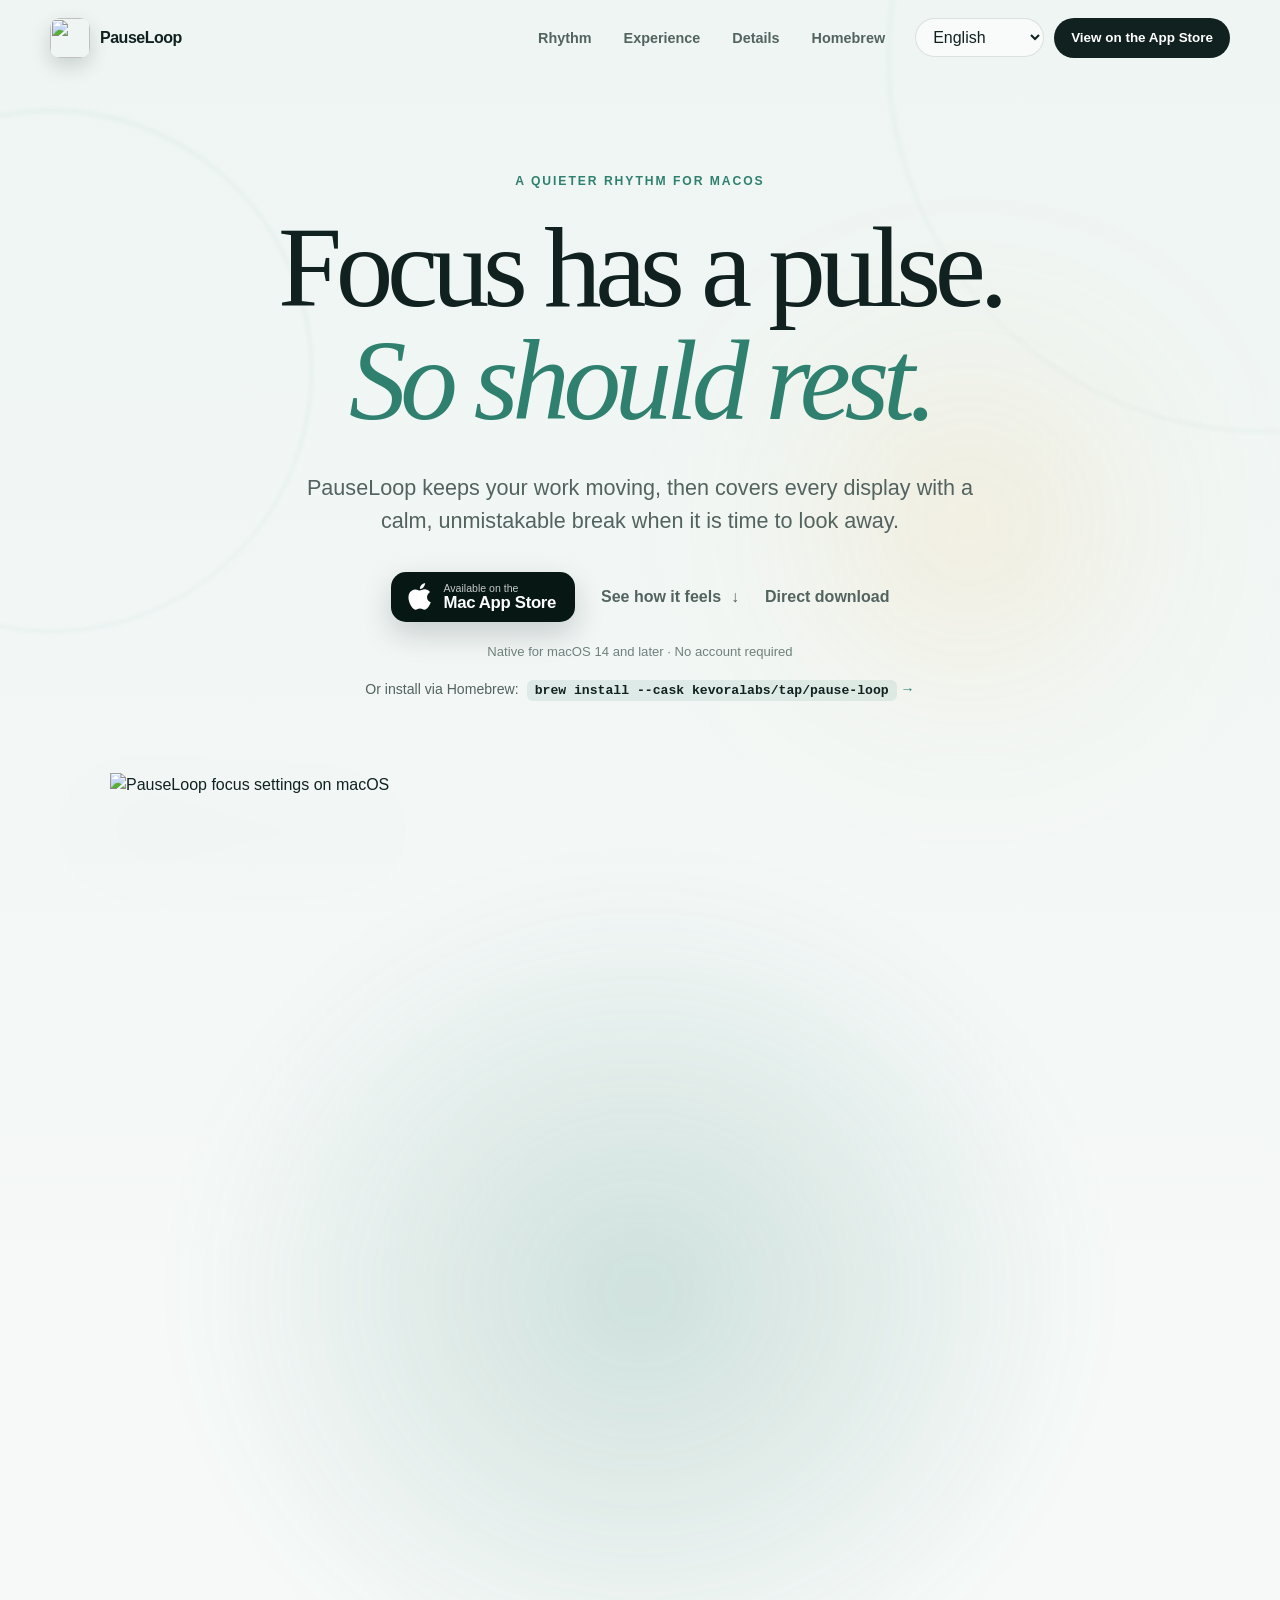
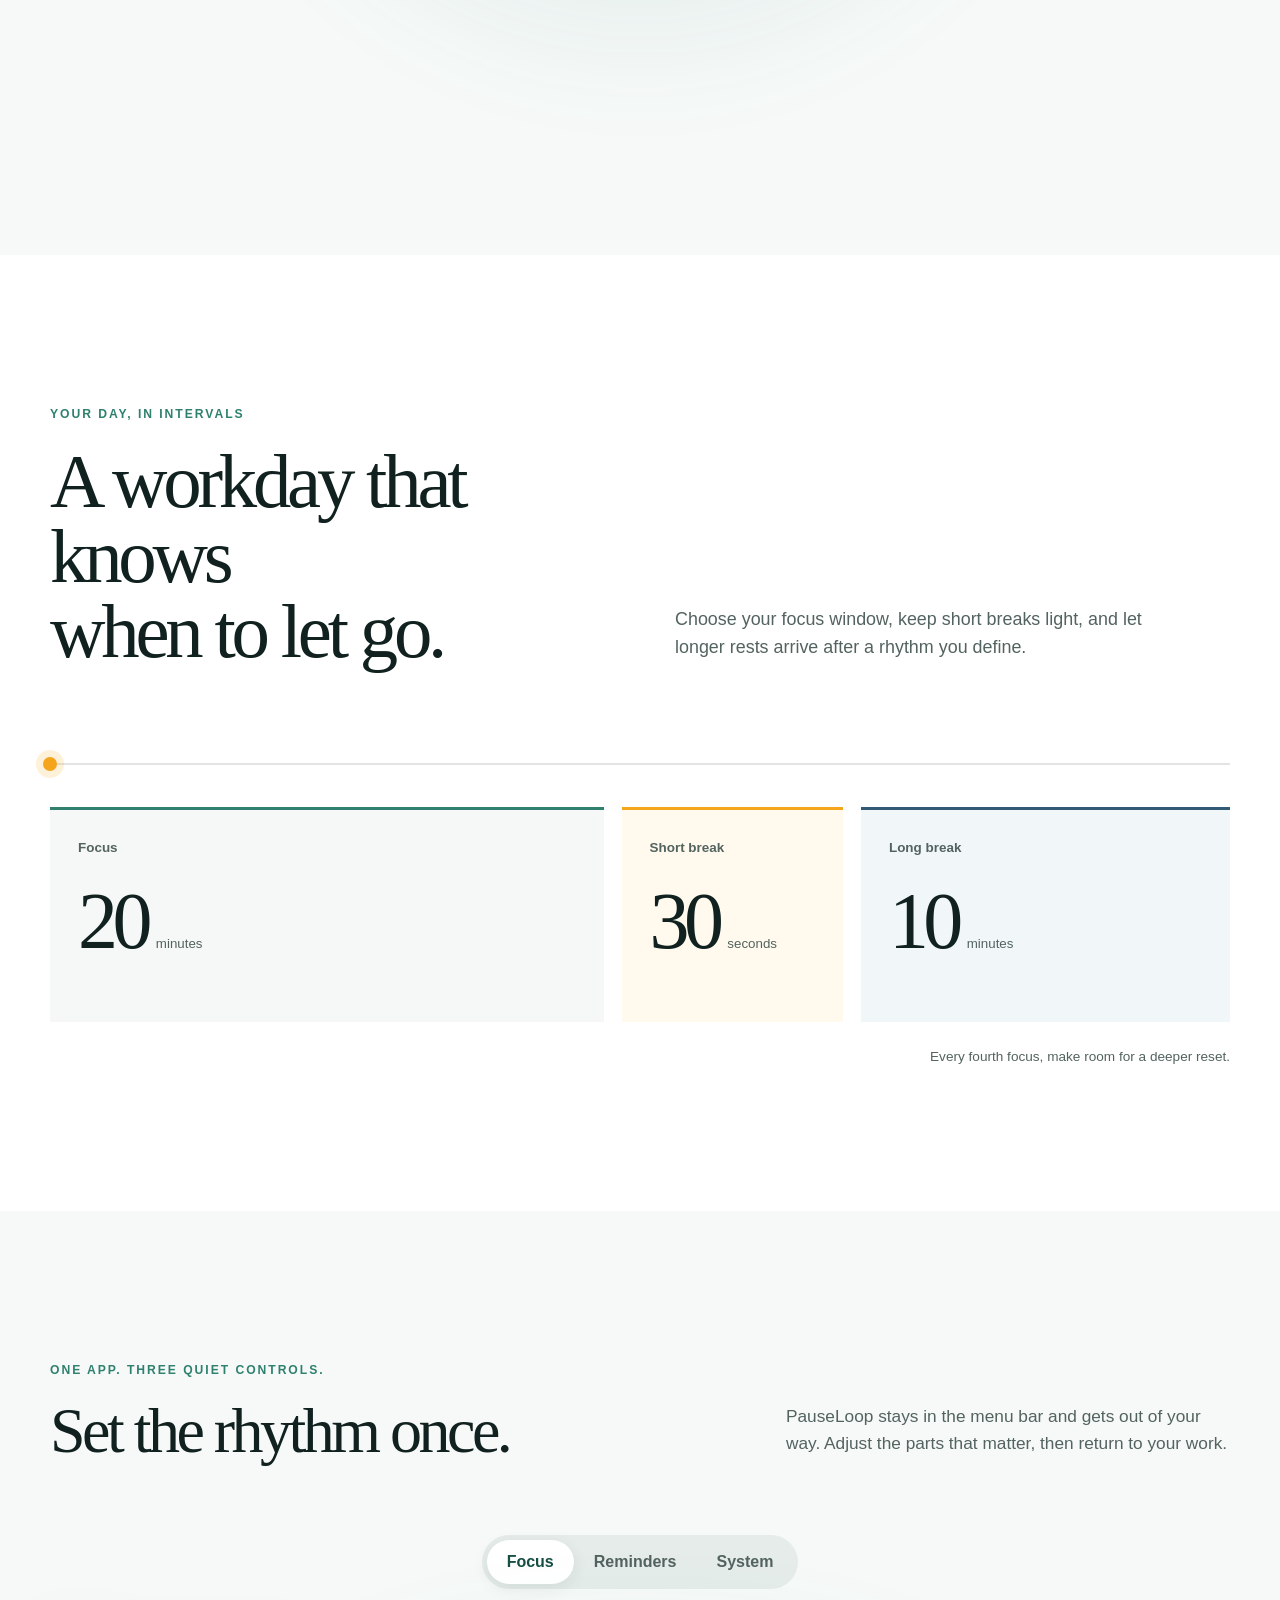
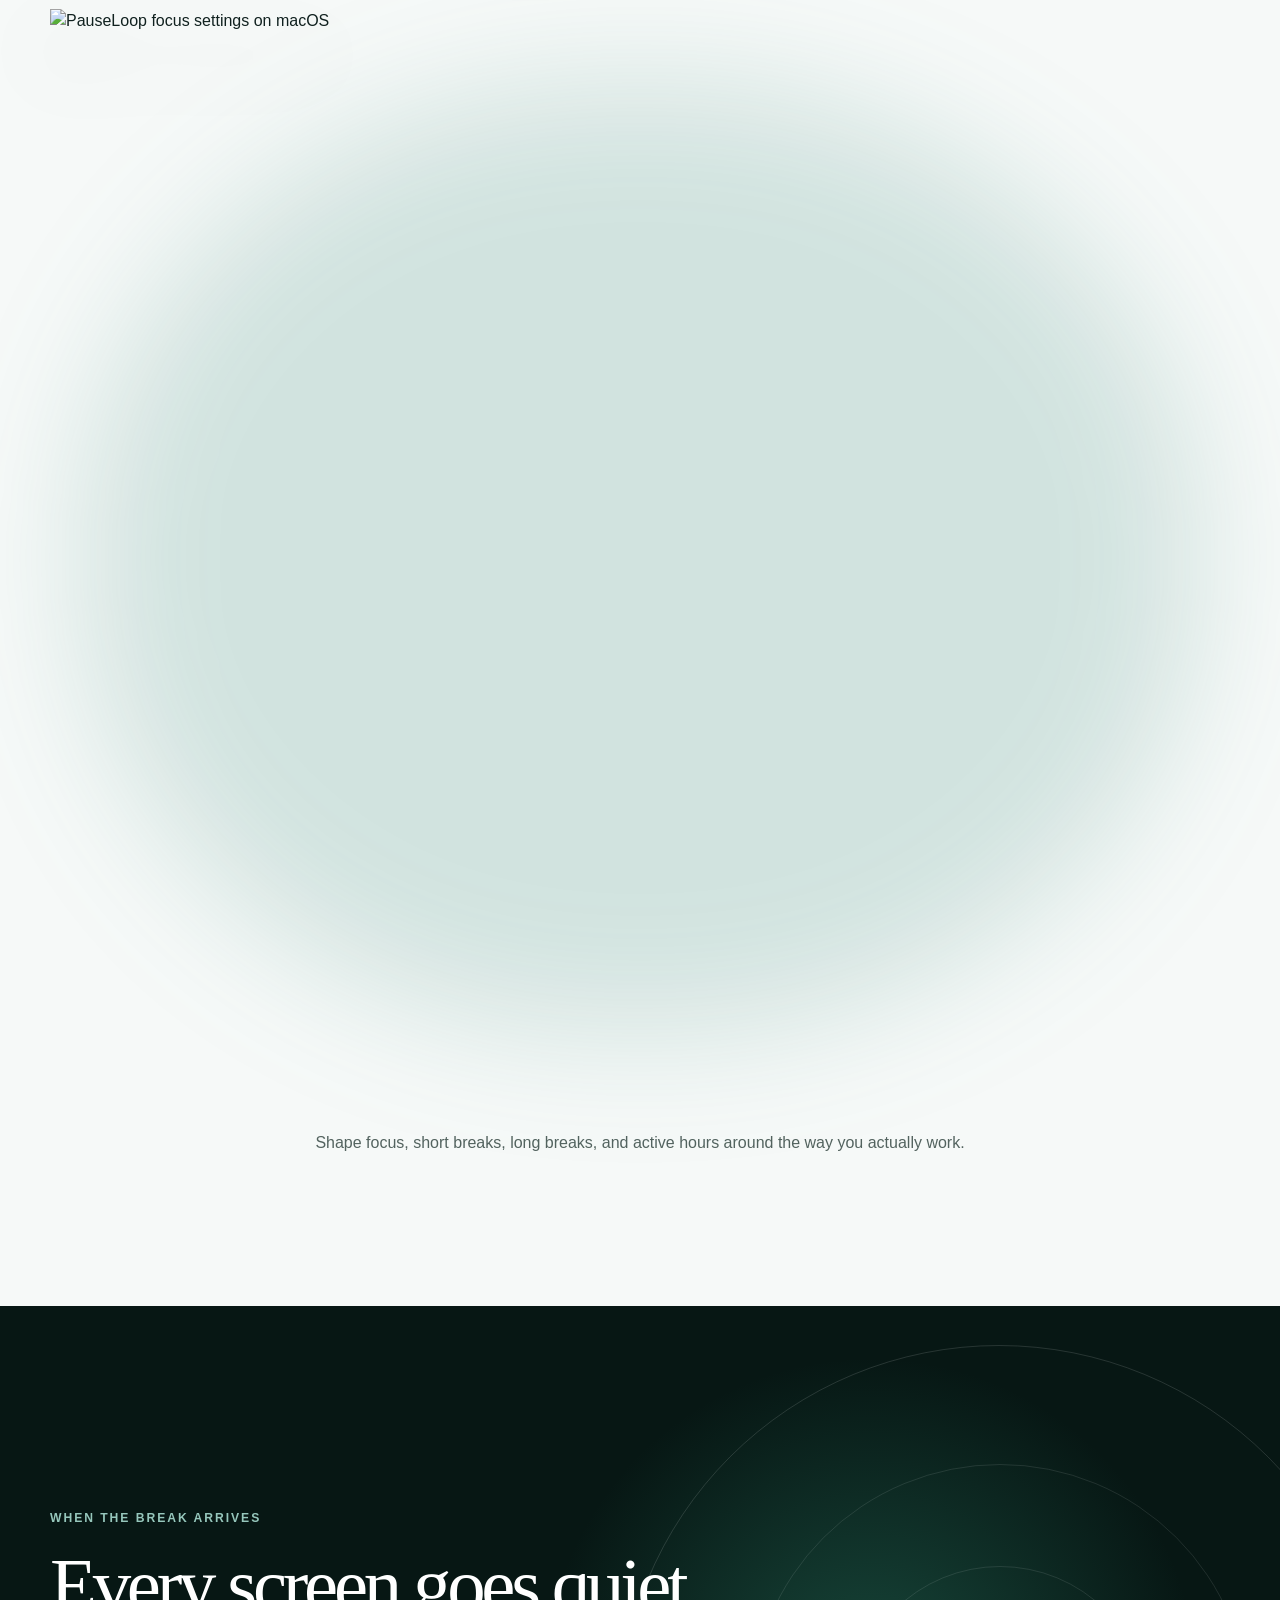
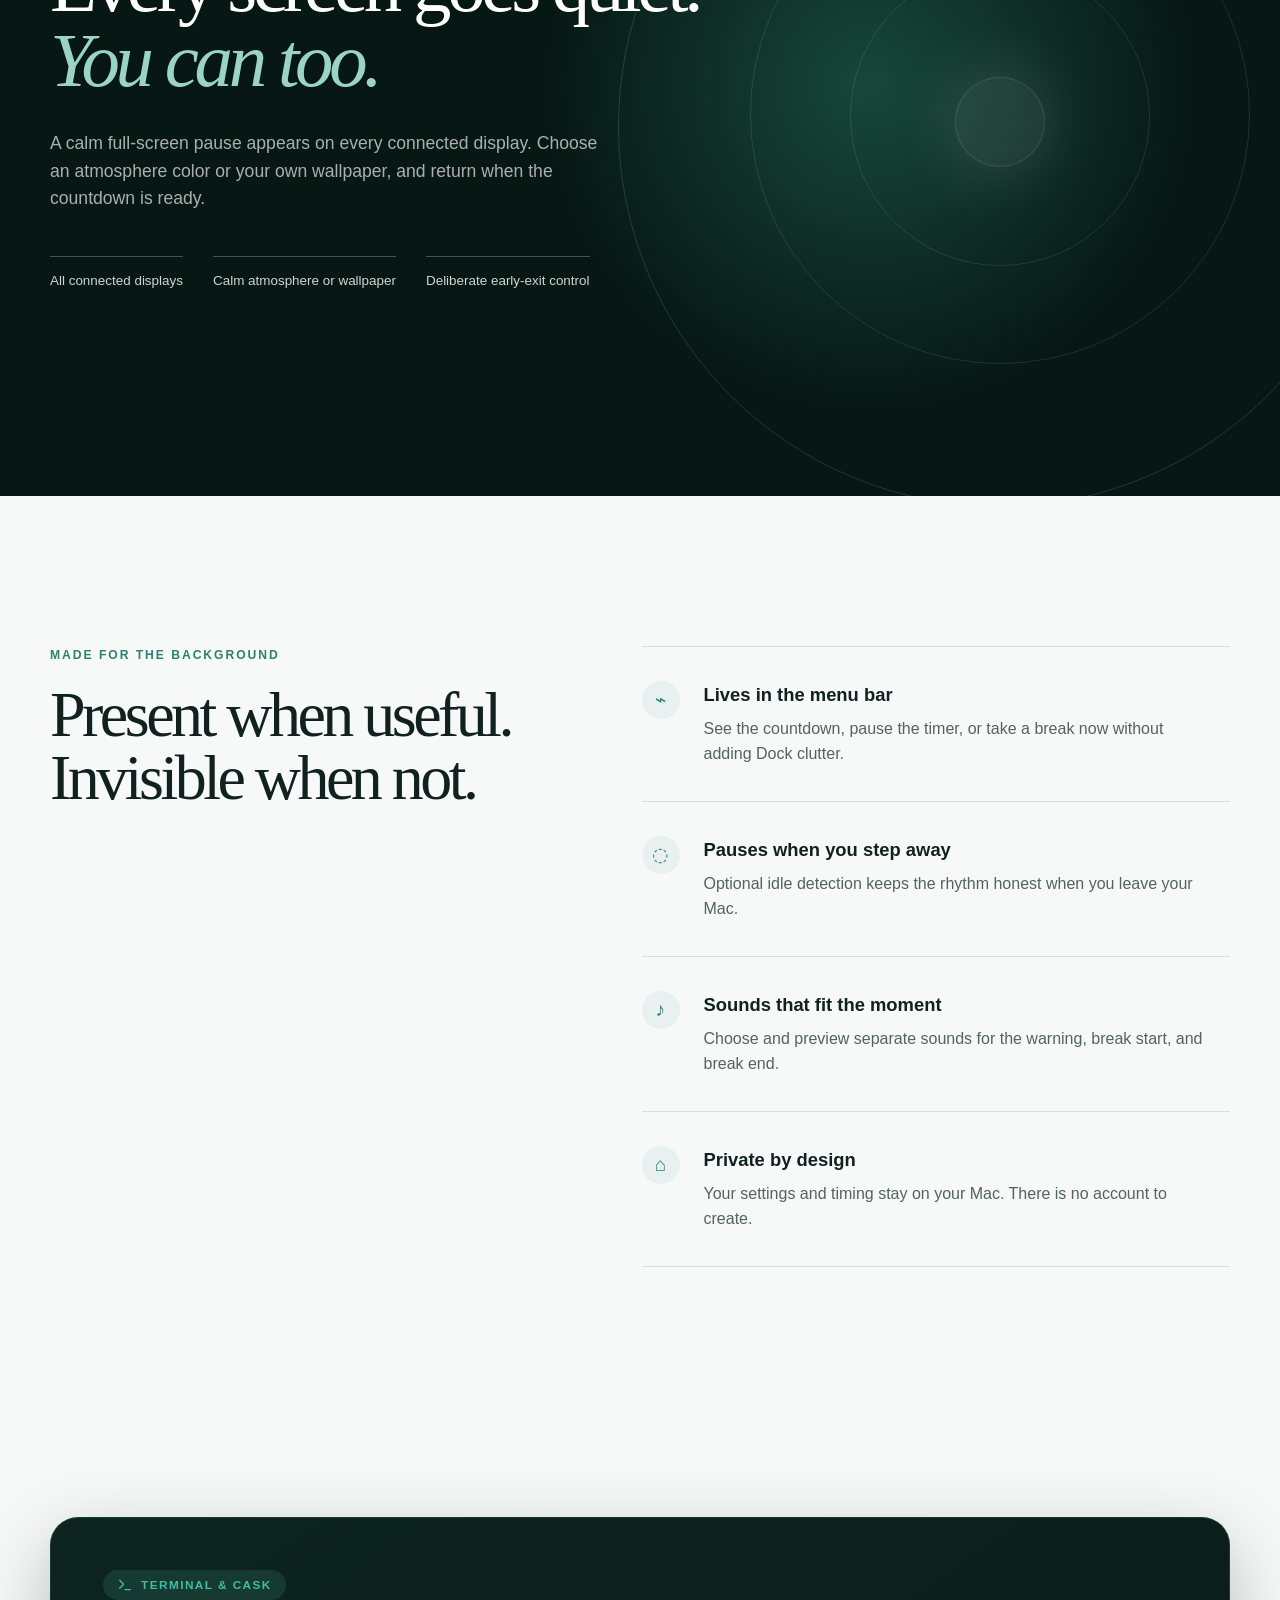
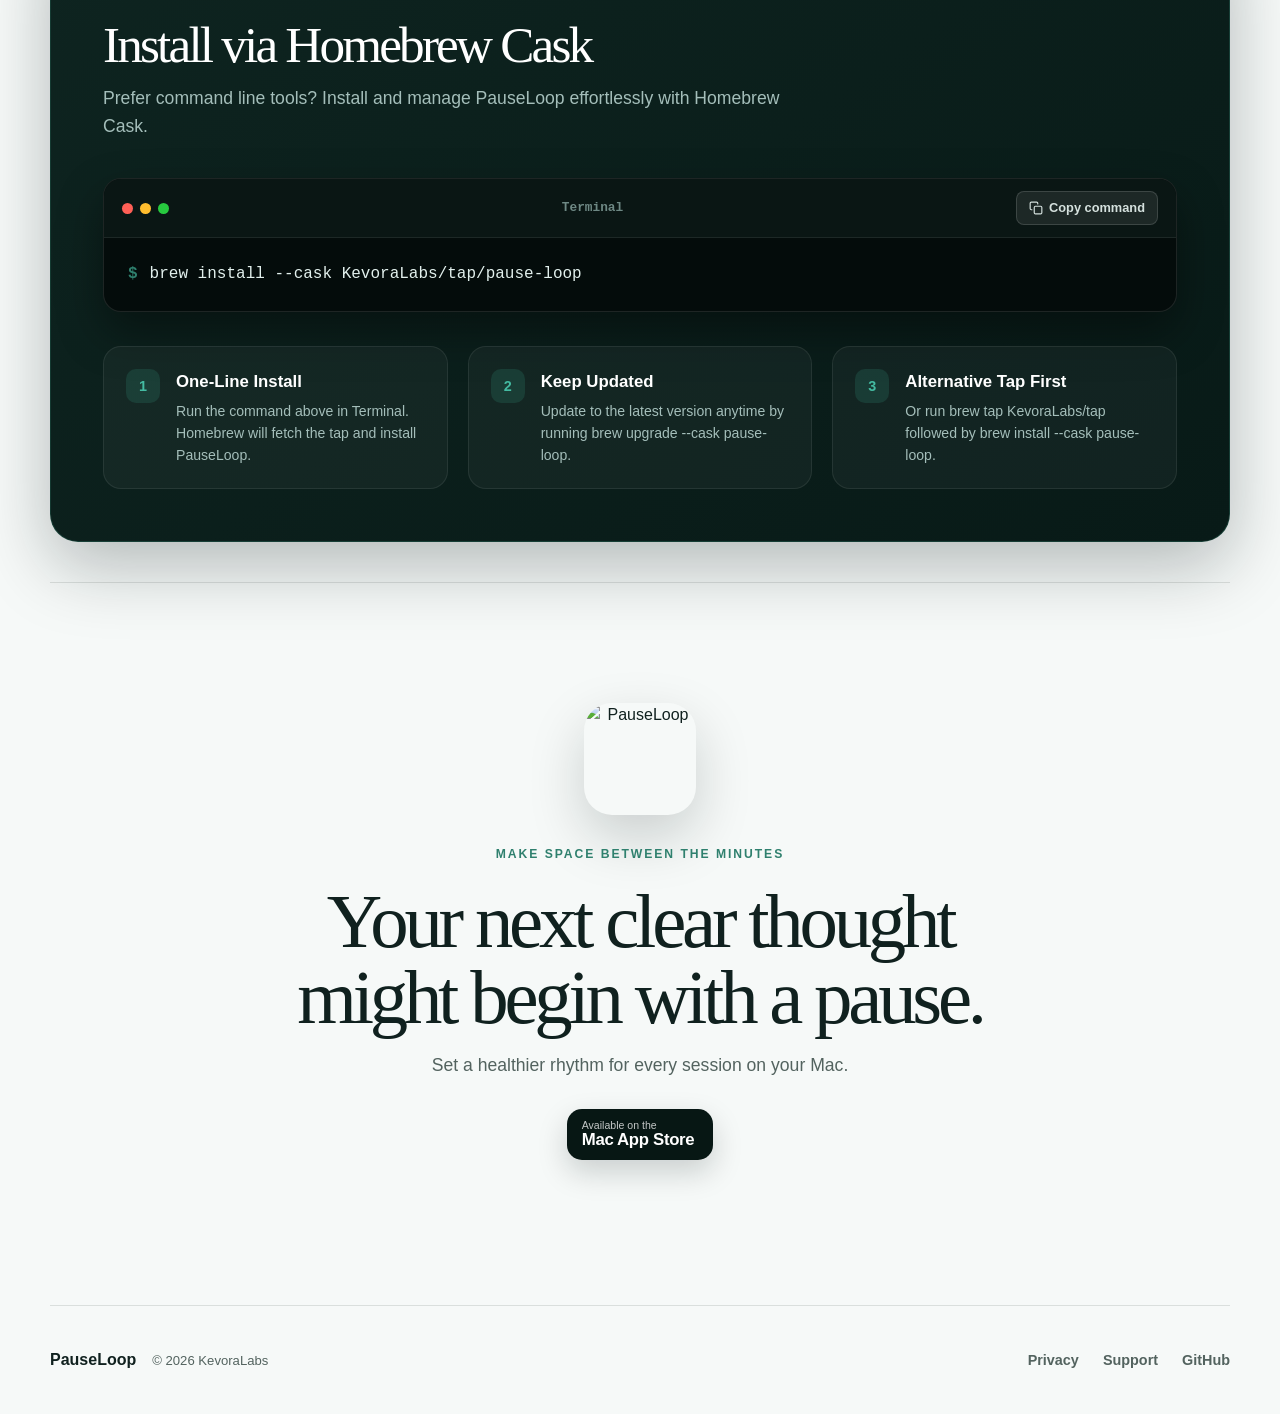
==== index.html @ a6ae3cb4 "feat: add Homebrew installation section and navigation" ====
<!doctype html>
<html lang="en">
<head>
  <meta charset="utf-8">
  <meta name="viewport" content="width=device-width, initial-scale=1">
  <meta name="description" content="PauseLoop is a native macOS focus and break timer that helps you step away from every screen at the right moment.">
  <meta name="theme-color" content="#e8f1ef">
  <meta property="og:type" content="website">
  <meta property="og:title" content="PauseLoop — Focus has a pulse. So should rest.">
  <meta property="og:description" content="A calm, native focus and break rhythm for your Mac.">
  <meta property="og:image" content="assets/focus-en-US.webp">
  <title>PauseLoop — A healthier focus rhythm for Mac</title>
  <link rel="icon" href="assets/app-icon.webp">
  <link rel="stylesheet" href="styles.css">
</head>
<body>
  <a class="skip-link" href="#main" data-i18n="a11y.skip">Skip to content</a>

  <header class="site-header" data-header>
    <div class="shell nav-inner">
      <a class="brand" href="#top" aria-label="PauseLoop home">
        <img src="assets/app-icon.webp" alt="" width="42" height="42">
        <span>PauseLoop</span>
      </a>
      <nav class="desktop-nav" aria-label="Main navigation">
        <a href="#rhythm" data-i18n="nav.rhythm">Rhythm</a>
        <a href="#experience" data-i18n="nav.experience">Experience</a>
        <a href="#details" data-i18n="nav.details">Details</a>
        <a href="#install" data-i18n="nav.install">Homebrew</a>
      </nav>
      <div class="nav-actions">
        <label class="language-control">
          <span class="visually-hidden">Language</span>
          <select id="languageSelect" aria-label="Language">
            <option value="en-US">English</option>
            <option value="zh-Hans">简体中文</option>
            <option value="zh-Hant">繁體中文</option>
            <option value="ja">日本語</option>
            <option value="ko">한국어</option>
          </select>
        </label>
        <a class="nav-download" href="macappstore://itunes.apple.com/app/id6790401487?mt=12&amp;l=us" data-app-store-link data-i18n="nav.download">View on the App Store</a>
      </div>
    </div>
  </header>

  <main id="main">
    <section class="hero" id="top">
      <div class="hero-atmosphere" aria-hidden="true"><span></span></div>
      <div class="shell hero-copy reveal">
        <p class="eyebrow" data-i18n="hero.eyebrow">A quieter rhythm for macOS</p>
        <h1 data-i18n-html="hero.title">Focus has a pulse.<br><em>So should rest.</em></h1>
        <p class="hero-lede" data-i18n="hero.lede">PauseLoop keeps your work moving, then covers every display with a calm, unmistakable break when it is time to look away.</p>
        <div class="hero-actions">
          <a class="store-button" href="macappstore://itunes.apple.com/app/id6790401487?mt=12&amp;l=us" data-app-store-link>
            <svg viewBox="0 0 24 24" aria-hidden="true"><path d="M18.7 12.9c0-3.2 2.6-4.8 2.7-4.9a5.8 5.8 0 0 0-4.5-2.4c-1.9-.2-3.8 1.1-4.7 1.1-.9 0-2.4-1.1-4-1-2 .1-3.9 1.2-5 3-2.1 3.6-.5 9 1.5 12 1 1.5 2.2 3.1 3.8 3 1.5-.1 2.1-1 4-1 1.8 0 2.4 1 4 1 1.7 0 2.8-1.5 3.8-3a13 13 0 0 0 1.7-3.5 5.2 5.2 0 0 1-3.3-4.3ZM15.7 3.6A5.2 5.2 0 0 0 17 0a5.3 5.3 0 0 0-3.4 1.8 4.9 4.9 0 0 0-1.3 3.5c1.3.1 2.6-.6 3.4-1.7Z"/></svg>
            <span><small data-i18n="store.available">Available on the</small><strong>Mac App Store</strong></span>
          </a>
          <a class="quiet-link" href="#experience"><span data-i18n="hero.see">See how it feels</span><span aria-hidden="true">↓</span></a>
          <a class="quiet-link" href="https://github.com/KevoraLabs/homebrew-tap/releases/download/pause-loop-v1.0/pause-loop-1.0.dmg"><span data-i18n="hero.direct">Direct download</span></a>
        </div>
        <p class="requirements" data-i18n="hero.requirements">Native for macOS 14 and later · No account required</p>
        <p class="hero-homebrew"><span data-i18n="hero.homebrewLabel">Or install via Homebrew:</span><a href="#install" class="homebrew-inline-link"><code>brew install --cask kevoralabs/tap/pause-loop</code> →</a></p>
      </div>

      <div class="shell hero-product reveal">
        <div class="product-halo" aria-hidden="true"></div>
        <img id="heroShot" src="assets/focus-en-US.webp" width="1944" height="1808" alt="PauseLoop focus settings on macOS" fetchpriority="high" decoding="async">
      </div>
    </section>

    <section class="rhythm-section" id="rhythm" data-rhythm>
      <div class="shell rhythm-intro reveal">
        <p class="eyebrow" data-i18n="rhythm.eyebrow">Your day, in intervals</p>
        <h2 data-i18n-html="rhythm.title">A workday that knows<br>when to let go.</h2>
        <p data-i18n="rhythm.body">Choose your focus window, keep short breaks light, and let longer rests arrive after a rhythm you define.</p>
      </div>
      <div class="shell rhythm-track" aria-label="Focus and break rhythm">
        <div class="track-line" aria-hidden="true"><span class="track-progress"></span><i class="track-cursor"></i></div>
        <div class="interval interval-focus reveal">
          <span data-i18n="rhythm.focusLabel">Focus</span><strong>20</strong><small data-i18n="unit.minutes">minutes</small>
        </div>
        <div class="interval interval-short reveal">
          <span data-i18n="rhythm.shortLabel">Short break</span><strong>30</strong><small data-i18n="unit.seconds">seconds</small>
        </div>
        <div class="interval interval-long reveal">
          <span data-i18n="rhythm.longLabel">Long break</span><strong>10</strong><small data-i18n="unit.minutes">minutes</small>
        </div>
      </div>
      <p class="rhythm-note shell reveal" data-i18n="rhythm.note">Every fourth focus, make room for a deeper reset.</p>
    </section>

    <section class="experience shell" id="experience">
      <div class="section-heading reveal">
        <div>
          <p class="eyebrow" data-i18n="experience.eyebrow">One app. Three quiet controls.</p>
          <h2 data-i18n="experience.title">Set the rhythm once.</h2>
        </div>
        <p data-i18n="experience.body">PauseLoop stays in the menu bar and gets out of your way. Adjust the parts that matter, then return to your work.</p>
      </div>

      <div class="shot-switcher reveal">
        <div class="shot-tabs" role="tablist" aria-label="PauseLoop screens">
          <button type="button" role="tab" aria-selected="true" data-shot="focus" data-i18n="tabs.focus">Focus</button>
          <button type="button" role="tab" aria-selected="false" data-shot="reminders" data-i18n="tabs.reminders">Reminders</button>
          <button type="button" role="tab" aria-selected="false" data-shot="system" data-i18n="tabs.system">System</button>
        </div>
        <div class="shot-stage">
          <div class="shot-glow" aria-hidden="true"></div>
          <img id="productShot" src="assets/focus-en-US.webp" width="1944" height="1808" alt="PauseLoop focus settings" loading="lazy" decoding="async">
        </div>
        <p id="shotCaption" class="shot-caption" data-i18n="caption.focus">Shape focus, short breaks, long breaks, and active hours around the way you actually work.</p>
      </div>
    </section>

    <section class="break-moment">
      <div class="break-vignette" aria-hidden="true"><span></span><span></span><span></span></div>
      <div class="shell break-copy reveal">
        <p class="eyebrow light" data-i18n="break.eyebrow">When the break arrives</p>
        <h2 data-i18n-html="break.title">Every screen goes quiet.<br><em>You can too.</em></h2>
        <p data-i18n="break.body">A calm full-screen pause appears on every connected display. Choose an atmosphere color or your own wallpaper, and return when the countdown is ready.</p>
        <ul>
          <li data-i18n="break.multi">All connected displays</li>
          <li data-i18n="break.calm">Calm atmosphere or wallpaper</li>
          <li data-i18n="break.control">Deliberate early-exit control</li>
        </ul>
      </div>
    </section>

    <section class="details shell" id="details">
      <div class="detail-lead reveal">
        <p class="eyebrow" data-i18n="details.eyebrow">Made for the background</p>
        <h2 data-i18n-html="details.title">Present when useful.<br>Invisible when not.</h2>
      </div>
      <div class="detail-list">
        <article class="reveal"><span>⌁</span><div><h3 data-i18n="details.menu.title">Lives in the menu bar</h3><p data-i18n="details.menu.body">See the countdown, pause the timer, or take a break now without adding Dock clutter.</p></div></article>
        <article class="reveal"><span>◌</span><div><h3 data-i18n="details.away.title">Pauses when you step away</h3><p data-i18n="details.away.body">Optional idle detection keeps the rhythm honest when you leave your Mac.</p></div></article>
        <article class="reveal"><span>♪</span><div><h3 data-i18n="details.sound.title">Sounds that fit the moment</h3><p data-i18n="details.sound.body">Choose and preview separate sounds for the warning, break start, and break end.</p></div></article>
        <article class="reveal"><span>⌂</span><div><h3 data-i18n="details.local.title">Private by design</h3><p data-i18n="details.local.body">Your settings and timing stay on your Mac. There is no account to create.</p></div></article>
      </div>
    </section>

    <section class="install-section shell reveal" id="install">
      <div class="install-card">
        <div class="install-header">
          <div class="install-badge">
            <svg width="16" height="16" viewBox="0 0 24 24" fill="none" stroke="currentColor" stroke-width="2" stroke-linecap="round" stroke-linejoin="round"><polyline points="4 17 10 11 4 5"></polyline><line x1="12" y1="19" x2="20" y2="19"></line></svg>
            <span data-i18n="install.eyebrow">Terminal & Homebrew</span>
          </div>
          <h2 data-i18n="install.title">Install via Homebrew Cask</h2>
          <p class="install-desc" data-i18n="install.desc">Prefer command line tools? Install and manage PauseLoop effortlessly with Homebrew Cask.</p>
        </div>

        <div class="install-body">
          <div class="terminal-box">
            <div class="terminal-top">
              <div class="terminal-dots">
                <span></span><span></span><span></span>
              </div>
              <span class="terminal-title">Terminal</span>
              <button class="copy-btn" data-copy="brew install --cask KevoraLabs/tap/pause-loop" aria-label="Copy command">
                <svg width="14" height="14" viewBox="0 0 24 24" fill="none" stroke="currentColor" stroke-width="2" stroke-linecap="round" stroke-linejoin="round"><rect x="9" y="9" width="13" height="13" rx="2" ry="2"></rect><path d="M5 15H4a2 2 0 0 1-2-2V4a2 2 0 0 1 2-2h9a2 2 0 0 1 2 2v1"></path></svg>
                <span data-i18n="install.copy">Copy command</span>
              </button>
            </div>
            <div class="terminal-code">
              <span class="prompt">$</span> <code>brew install --cask KevoraLabs/tap/pause-loop</code>
            </div>
          </div>

          <div class="install-steps">
            <div class="install-step">
              <div class="step-num">1</div>
              <div>
                <h3 data-i18n="install.step1.title">One-Line Install</h3>
                <p data-i18n="install.step1.desc">Run the command above in Terminal. Homebrew will fetch the tap and install PauseLoop.</p>
              </div>
            </div>
            <div class="install-step">
              <div class="step-num">2</div>
              <div>
                <h3 data-i18n="install.step2.title">Keep Updated</h3>
                <p data-i18n="install.step2.desc">Update to the latest version anytime by running <code class="mini-code">brew upgrade --cask pause-loop</code>.</p>
              </div>
            </div>
            <div class="install-step">
              <div class="step-num">3</div>
              <div>
                <h3 data-i18n="install.step3.title">Alternative Tap First</h3>
                <p data-i18n="install.step3.desc">Or run <code class="mini-code">brew tap KevoraLabs/tap</code> followed by <code class="mini-code">brew install --cask pause-loop</code>.</p>
              </div>
            </div>
          </div>
        </div>
      </div>
    </section>

    <section class="closing shell reveal">
      <img src="assets/app-icon.webp" alt="PauseLoop" width="112" height="112">
      <p class="eyebrow" data-i18n="closing.eyebrow">Make space between the minutes</p>
      <h2 data-i18n-html="closing.title">Your next clear thought<br>might begin with a pause.</h2>
      <p data-i18n="closing.body">Set a healthier rhythm for every session on your Mac.</p>
      <a class="store-button" href="macappstore://itunes.apple.com/app/id6790401487?mt=12&amp;l=us" data-app-store-link>
        <span><small data-i18n="store.available">Available on the</small><strong>Mac App Store</strong></span>
      </a>
    </section>
  </main>

  <footer class="footer shell">
    <div><strong>PauseLoop</strong><span>© 2026 KevoraLabs</span></div>
    <nav aria-label="Footer navigation">
      <a href="privacy.html" data-i18n="footer.privacy">Privacy</a>
      <a href="support.html" data-i18n="footer.support">Support</a>
      <a href="https://github.com/KevoraLabs/pauseloop-site" data-i18n="footer.github">GitHub</a>
    </nav>
  </footer>

  <script src="translations.js"></script>
  <script src="app.js"></script>
</body>
</html>
---- styles.css ----
:root {
  --ink: #10211f;
  --ink-soft: #53635f;
  --pine: #2f806e;
  --pine-deep: #174f44;
  --mist: #e8f1ef;
  --fog: #f6f9f8;
  --white: #ffffff;
  --night: #071714;
  --ember: #f4a51c;
  --line: rgba(16, 33, 31, 0.12);
  --shadow: 0 36px 90px rgba(18, 53, 47, 0.16);
  --shell: min(1180px, calc(100vw - 48px));
  color-scheme: light;
}

* { box-sizing: border-box; }
html { scroll-behavior: smooth; }
body {
  margin: 0;
  color: var(--ink);
  background: var(--fog);
  font-family: -apple-system, BlinkMacSystemFont, "SF Pro Text", "PingFang SC", "Hiragino Sans", sans-serif;
  font-size: 16px;
  line-height: 1.55;
  -webkit-font-smoothing: antialiased;
}
img { max-width: 100%; display: block; }
a { color: inherit; }
button, select { font: inherit; }
.shell { width: var(--shell); margin-inline: auto; }
.visually-hidden {
  position: absolute; width: 1px; height: 1px; padding: 0; margin: -1px;
  overflow: hidden; clip: rect(0, 0, 0, 0); white-space: nowrap; border: 0;
}
.skip-link {
  position: fixed; top: 10px; left: 10px; z-index: 100;
  padding: 10px 14px; border-radius: 10px; background: var(--night); color: white;
  transform: translateY(-150%); transition: transform .2s ease;
}
.skip-link:focus { transform: translateY(0); }

.site-header {
  position: fixed; z-index: 50; inset: 0 0 auto;
  padding: 14px 0;
  transition: background .25s ease, border-color .25s ease, backdrop-filter .25s ease;
}
.site-header.scrolled {
  background: rgba(246, 249, 248, 0.84);
  border-bottom: 1px solid rgba(16, 33, 31, 0.08);
  -webkit-backdrop-filter: blur(18px);
  backdrop-filter: blur(18px);
}
.nav-inner { min-height: 48px; display: flex; align-items: center; justify-content: space-between; gap: 30px; }
.brand { display: inline-flex; align-items: center; gap: 10px; text-decoration: none; font-weight: 760; letter-spacing: -0.03em; }
.brand img { width: 40px; height: 40px; border-radius: 10px; box-shadow: 0 8px 20px rgba(7, 23, 20, .16); }
.desktop-nav { display: flex; gap: 32px; margin-left: auto; }
.desktop-nav a, .footer a { color: var(--ink-soft); text-decoration: none; font-size: .9rem; font-weight: 600; }
.desktop-nav a:hover, .footer a:hover { color: var(--pine); }
.nav-actions { display: flex; align-items: center; gap: 10px; }
.language-control select {
  border: 1px solid var(--line); border-radius: 999px; padding: 9px 30px 9px 13px;
  color: var(--ink); background: rgba(255,255,255,.62); cursor: pointer;
}
.nav-download {
  text-decoration: none; border-radius: 999px; background: var(--ink); color: white;
  padding: 10px 17px; font-size: .84rem; font-weight: 700; white-space: nowrap;
  transition: transform .2s ease, background .2s ease;
}
.nav-download:hover { transform: translateY(-1px); background: var(--pine-deep); }

.hero {
  position: relative; min-height: 1120px; padding: 172px 0 96px; overflow: hidden;
  background: linear-gradient(180deg, #eef5f3 0%, #f6f9f8 72%);
}
.hero-atmosphere { position: absolute; inset: 0; pointer-events: none; overflow: hidden; }
.hero-atmosphere::before, .hero-atmosphere::after, .hero-atmosphere span {
  content: ""; position: absolute; border-radius: 50%; filter: blur(2px);
}
.hero-atmosphere::before { width: 520px; height: 520px; left: -210px; top: 110px; border: 1px solid rgba(47,128,110,.18); }
.hero-atmosphere::after { width: 750px; height: 750px; right: -360px; top: -320px; border: 1px solid rgba(47,128,110,.14); }
.hero-atmosphere span { width: 300px; height: 300px; left: 64%; top: 20%; background: rgba(244,165,28,.11); filter: blur(100px); }
.hero-copy { position: relative; z-index: 2; text-align: center; max-width: 920px; }
.eyebrow {
  margin: 0 0 20px; color: var(--pine); font-size: .76rem; font-weight: 800;
  letter-spacing: .16em; text-transform: uppercase;
}
.hero h1, h2 {
  font-family: "Iowan Old Style", "Palatino Linotype", "Songti SC", Georgia, serif;
  font-weight: 500; letter-spacing: -0.055em; line-height: .98;
}
.hero h1 { margin: 0; font-size: clamp(4rem, 9vw, 8rem); }
.hero h1 em, h2 em { color: var(--pine); font-weight: 500; }
.hero-lede { max-width: 720px; margin: 34px auto 0; color: var(--ink-soft); font-size: clamp(1.08rem, 2vw, 1.35rem); }
.hero-actions { display: flex; justify-content: center; align-items: center; gap: 26px; margin-top: 34px; }
.store-button {
  display: inline-flex; align-items: center; gap: 11px; padding: 11px 19px 11px 15px;
  border-radius: 15px; background: var(--night); color: white; text-decoration: none;
  box-shadow: 0 12px 30px rgba(7,23,20,.18); transition: transform .2s ease, box-shadow .2s ease;
}
.store-button:hover { transform: translateY(-2px); box-shadow: 0 17px 36px rgba(7,23,20,.24); }
.store-button svg { width: 27px; height: 27px; fill: currentColor; }
.store-button span { display: grid; text-align: left; line-height: 1.05; }
.store-button small { font-size: .66rem; opacity: .76; }
.store-button strong { font-size: 1.05rem; letter-spacing: -.02em; }
.quiet-link { display: inline-flex; gap: 10px; text-decoration: none; color: var(--ink-soft); font-weight: 650; }
.quiet-link:hover { color: var(--pine); }
.requirements { color: #70807c; font-size: .82rem; margin: 20px 0 0; }
.hero-product { position: relative; z-index: 2; margin-top: 72px; }
.hero-product img {
  position: relative;
  width: min(1060px, 92%);
  height: auto;
  aspect-ratio: 1944 / 1808;
  margin: 0 auto;
  filter: drop-shadow(0 46px 50px rgba(12, 42, 37, .22));
}
.product-halo {
  position: absolute; width: 82%; aspect-ratio: 1944 / 1808; left: 9%; top: 7%; border-radius: 48%;
  background: radial-gradient(ellipse, rgba(47,128,110,.20), transparent 66%); filter: blur(34px);
}

.rhythm-section { position: relative; padding: 150px 0 130px; background: var(--white); overflow: hidden; }
.rhythm-intro { display: grid; grid-template-columns: 1fr 1fr; column-gap: 70px; align-items: end; }
.rhythm-intro .eyebrow { grid-column: 1 / -1; }
h2 { margin: 0; font-size: clamp(3.1rem, 6vw, 6rem); }
.rhythm-intro > p:last-child { color: var(--ink-soft); font-size: 1.12rem; max-width: 470px; margin: 0 0 8px; }
.rhythm-track {
  position: relative; display: grid; grid-template-columns: 1.5fr .6fr 1fr; gap: 18px;
  margin-top: 94px; padding-top: 44px;
}
.track-line { position: absolute; inset: 0 0 auto; height: 2px; background: var(--line); }
.track-progress { display: block; width: calc(var(--rhythm-progress, 0) * 100%); height: 100%; background: var(--pine); transition: width .08s linear; }
.track-cursor {
  position: absolute; left: calc(var(--rhythm-progress, 0) * 100%); top: 50%; width: 14px; height: 14px;
  border-radius: 50%; background: var(--ember); box-shadow: 0 0 0 7px rgba(244,165,28,.16);
  transform: translate(-50%, -50%); transition: left .08s linear;
}
.interval { min-height: 215px; padding: 28px; border-top: 3px solid; background: #f5f8f7; }
.interval span { display: block; color: var(--ink-soft); font-size: .84rem; font-weight: 750; }
.interval strong { display: inline-block; margin-top: 28px; font-family: "Iowan Old Style", Georgia, serif; font-size: 5rem; font-weight: 500; line-height: .85; letter-spacing: -.07em; }
.interval small { margin-left: 9px; color: var(--ink-soft); }
.interval-focus { border-color: var(--pine); }
.interval-short { border-color: var(--ember); background: #fff9ee; }
.interval-long { border-color: #315b75; background: #f1f6f9; }
.rhythm-note { margin-top: 24px; color: var(--ink-soft); font-size: .85rem; text-align: right; }

.experience { padding: 150px 0; }
.section-heading { display: grid; grid-template-columns: 1.2fr .8fr; gap: 70px; align-items: end; }
.section-heading h2 { font-size: clamp(3rem, 5vw, 5rem); }
.section-heading > p { max-width: 460px; margin: 0 0 6px; color: var(--ink-soft); font-size: 1.08rem; }
.shot-switcher { margin-top: 72px; }
.shot-tabs { display: flex; width: max-content; margin: 0 auto 20px; padding: 5px; border-radius: 999px; background: #e5ecea; }
.shot-tabs button { border: 0; border-radius: 999px; padding: 10px 20px; color: var(--ink-soft); background: transparent; cursor: pointer; font-weight: 700; }
.shot-tabs button[aria-selected="true"] { color: var(--pine-deep); background: white; box-shadow: 0 4px 16px rgba(16,33,31,.08); }
.shot-stage { position: relative; }
.shot-stage img {
  position: relative;
  z-index: 1;
  width: 100%;
  height: auto;
  aspect-ratio: 1944 / 1808;
  filter: drop-shadow(0 34px 38px rgba(12,42,37,.18));
  transition: opacity .18s ease, transform .25s ease;
}
.shot-stage img.changing { opacity: 0; transform: translateY(8px); }
.shot-glow { position: absolute; inset: 7% 3% 7%; border-radius: 48%; background: rgba(47,128,110,.18); filter: blur(65px); }
.shot-caption { max-width: 670px; margin: 24px auto 0; color: var(--ink-soft); text-align: center; }

.break-moment { position: relative; min-height: 790px; display: flex; align-items: center; padding: 140px 0; color: white; background: var(--night); overflow: hidden; }
.break-vignette { position: absolute; inset: 0; }
.break-vignette::before { content: ""; position: absolute; inset: 0; background: radial-gradient(circle at 68% 48%, rgba(46,138,112,.42), transparent 34%); }
.break-vignette::after { content: ""; position: absolute; width: 760px; height: 760px; right: -100px; top: 5%; border: 1px solid rgba(255,255,255,.13); border-radius: 50%; }
.break-vignette span { position: absolute; border: 1px solid rgba(255,255,255,.1); border-radius: 50%; }
.break-vignette span:nth-child(1) { width: 500px; height: 500px; right: 30px; top: 20%; }
.break-vignette span:nth-child(2) { width: 300px; height: 300px; right: 130px; top: 33%; }
.break-vignette span:nth-child(3) { width: 90px; height: 90px; right: 235px; top: 47%; background: rgba(255,255,255,.08); box-shadow: 0 0 70px rgba(255,255,255,.16); }
.break-copy { position: relative; z-index: 1; }
.eyebrow.light { color: #96c7bc; }
.break-copy h2 { max-width: 870px; }
.break-copy h2 em { color: #9bd3c7; }
.break-copy > p:not(.eyebrow) { max-width: 570px; margin: 32px 0; color: rgba(255,255,255,.66); font-size: 1.1rem; }
.break-copy ul { display: flex; gap: 30px; padding: 0; margin: 44px 0 0; list-style: none; }
.break-copy li { padding-top: 14px; border-top: 1px solid rgba(255,255,255,.26); font-size: .84rem; color: rgba(255,255,255,.82); }

.details { display: grid; grid-template-columns: .9fr 1.1fr; gap: 110px; padding: 150px 0; }
.detail-lead { position: sticky; top: 150px; align-self: start; }
.detail-lead h2 { font-size: clamp(3rem, 5vw, 5.2rem); }
.detail-list { border-top: 1px solid var(--line); }
.detail-list article { display: grid; grid-template-columns: 44px 1fr; gap: 18px; padding: 34px 0; border-bottom: 1px solid var(--line); }
.detail-list article > span { width: 38px; height: 38px; display: grid; place-items: center; border-radius: 50%; color: var(--pine); background: var(--mist); font-size: 1.2rem; }
.detail-list h3 { margin: 0 0 8px; font-size: 1.15rem; }
.detail-list p { max-width: 500px; margin: 0; color: var(--ink-soft); }

.closing { padding: 120px 0 145px; text-align: center; border-top: 1px solid var(--line); }
.closing img { margin: 0 auto 30px; border-radius: 25%; box-shadow: 0 22px 55px rgba(7,23,20,.18); }
.closing h2 { max-width: 930px; margin-inline: auto; }
.closing > p:not(.eyebrow) { color: var(--ink-soft); font-size: 1.1rem; }
.closing .store-button { margin-top: 12px; }
.footer { min-height: 110px; display: flex; justify-content: space-between; align-items: center; border-top: 1px solid var(--line); }
.footer > div { display: flex; gap: 16px; align-items: baseline; }
.footer span { color: var(--ink-soft); font-size: .82rem; }
.footer nav { display: flex; gap: 24px; }

.simple-page {
  min-height: 100vh;
  background:
    radial-gradient(circle at 72% 0%, rgba(47, 128, 110, 0.13), transparent 34%),
    linear-gradient(180deg, #eef5f3 0%, var(--fog) 48%, #fff 100%);
}
.simple-header {
  position: static;
  padding-top: 22px;
}
.legal {
  max-width: 820px;
  padding: 92px 0 110px;
}
.legal h1 {
  margin: 0;
  font-family: "Iowan Old Style", "Palatino Linotype", "Songti SC", Georgia, serif;
  font-size: clamp(3.4rem, 8vw, 6rem);
  font-weight: 500;
  letter-spacing: -0.055em;
  line-height: .98;
}
.legal-updated {
  margin: 20px 0 58px;
  color: var(--ink-soft);
}
.legal section {
  padding: 30px 0;
  border-top: 1px solid var(--line);
}
.legal section:last-child {
  border-bottom: 1px solid var(--line);
}
.legal h2 {
  margin: 0 0 12px;
  font-family: inherit;
  font-size: 1.1rem;
  font-weight: 800;
  letter-spacing: -0.02em;
}
.legal p,
.legal li {
  color: var(--ink-soft);
}
.legal ul {
  margin: 0;
  padding-left: 1.2rem;
}
.support-link {
  display: inline-flex;
  margin-top: 6px;
  color: var(--pine-deep);
  font-weight: 750;
  text-decoration-thickness: 2px;
  text-underline-offset: 4px;
}

.reveal { opacity: 0; transform: translateY(24px); transition: opacity .7s ease, transform .7s cubic-bezier(.2,.7,.2,1); }
.reveal.visible { opacity: 1; transform: none; }
:focus-visible { outline: 3px solid var(--ember); outline-offset: 4px; }

@media (max-width: 900px) {
  :root { --shell: min(100% - 32px, 720px); }
  .desktop-nav { display: none; }
  .nav-download { display: none; }
  .hero { min-height: auto; padding-top: 150px; }
  .hero-product { margin-top: 54px; }
  .rhythm-intro, .section-heading, .details { grid-template-columns: 1fr; gap: 34px; }
  .rhythm-intro > p:last-child, .section-heading > p { margin: 0; }
  .rhythm-track { grid-template-columns: 1fr 1fr; }
  .interval-focus { grid-column: 1 / -1; }
  .details { padding-block: 110px; }
  .detail-lead { position: static; }
  .break-vignette { opacity: .6; transform: translateX(34%); }
}

@media (max-width: 620px) {
  .site-header { padding-block: 9px; }
  .brand img { width: 36px; height: 36px; }
  .language-control select { max-width: 126px; }
  .hero { padding: 130px 0 72px; }
  .hero h1 { font-size: clamp(3.5rem, 17vw, 5rem); }
  .hero-actions { flex-direction: column; gap: 17px; }
  .hero-product { width: calc(100% + 80px); margin-left: -40px; }
  .rhythm-section, .experience { padding-block: 96px; }
  h2 { font-size: 3.2rem; }
  .rhythm-track { grid-template-columns: 1fr; margin-top: 65px; }
  .interval-focus { grid-column: auto; }
  .track-line { display: none; }
  .rhythm-note { text-align: left; }
  .shot-tabs { width: 100%; }
  .shot-tabs button { flex: 1; padding-inline: 8px; font-size: .85rem; }
  .shot-stage { width: calc(100% + 64px); margin-left: -32px; }
  .break-moment { min-height: 700px; padding-block: 100px; }
  .break-copy ul { display: grid; gap: 16px; }
  .break-vignette { transform: translateX(60%); }
  .details { gap: 60px; }
  .closing { padding-block: 96px; }
  .footer { padding-block: 32px; flex-direction: column; align-items: flex-start; gap: 22px; }
  .footer > div { display: grid; gap: 2px; }
}

@media (prefers-reduced-motion: reduce) {
  html { scroll-behavior: auto; }
  *, *::before, *::after { animation-duration: .01ms !important; transition-duration: .01ms !important; }
  .reveal { opacity: 1; transform: none; }
}

.hero-homebrew { color: var(--ink-soft); font-size: .88rem; margin-top: 16px; display: flex; align-items: center; justify-content: center; gap: 8px; flex-wrap: wrap; }
.homebrew-inline-link { color: var(--pine); font-weight: 600; text-decoration: none; transition: color .2s ease; }
.homebrew-inline-link:hover { color: var(--pine-deep); text-decoration: underline; }
.homebrew-inline-link code { background: rgba(47, 128, 110, 0.1); padding: 3px 8px; border-radius: 6px; font-family: ui-monospace, SFMono-Regular, Consolas, monospace; font-size: .82rem; color: var(--ink); }

.install-section { padding-block: 100px 40px; }
.install-card { background: linear-gradient(145deg, #0e2420, #081a17); border: 1px solid rgba(47, 128, 110, 0.3); border-radius: 28px; padding: 52px; color: white; box-shadow: 0 24px 70px rgba(7, 23, 20, 0.28); }
.install-header { max-width: 680px; margin-bottom: 38px; }
.install-badge { display: inline-flex; align-items: center; gap: 8px; background: rgba(47, 128, 110, 0.25); color: #44bba2; padding: 6px 14px; border-radius: 99px; font-size: .74rem; font-weight: 800; letter-spacing: .12em; text-transform: uppercase; margin-bottom: 18px; }
.install-header h2 { margin: 0 0 12px; font-size: clamp(2.5rem, 4vw, 3.8rem); line-height: 1.05; color: white; }
.install-desc { color: #a4beba; font-size: 1.1rem; line-height: 1.6; margin: 0; }

.terminal-box { background: #040c0b; border-radius: 18px; border: 1px solid rgba(255, 255, 255, 0.1); overflow: hidden; box-shadow: 0 20px 45px rgba(0, 0, 0, 0.4); }
.terminal-top { background: #0a1614; padding: 12px 18px; display: flex; align-items: center; justify-content: space-between; border-bottom: 1px solid rgba(255, 255, 255, 0.08); }
.terminal-dots { display: flex; gap: 7px; }
.terminal-dots span { width: 11px; height: 11px; border-radius: 50%; background: #ff5f56; }
.terminal-dots span:nth-child(2) { background: #ffbd2e; }
.terminal-dots span:nth-child(3) { background: #27c93f; }
.terminal-title { font-size: .8rem; color: #6e8884; font-family: ui-monospace, SFMono-Regular, Consolas, monospace; font-weight: 600; }
.copy-btn { background: rgba(255, 255, 255, 0.08); border: 1px solid rgba(255, 255, 255, 0.14); color: #d4e0dd; border-radius: 8px; padding: 6px 12px; font-size: .8rem; font-weight: 600; cursor: pointer; display: inline-flex; align-items: center; gap: 6px; transition: all .2s ease; }
.copy-btn:hover { background: rgba(255, 255, 255, 0.18); border-color: rgba(255, 255, 255, 0.28); color: white; }
.copy-btn.copied { background: rgba(47, 128, 110, 0.35); border-color: rgba(68, 187, 162, 0.6); color: #44bba2; }

.terminal-code { padding: 24px; font-family: ui-monospace, SFMono-Regular, Menlo, Monaco, Consolas, monospace; font-size: 1rem; color: #e2f0ed; display: flex; align-items: center; gap: 12px; overflow-x: auto; }
.terminal-code .prompt { color: #2f806e; font-weight: 700; user-select: none; }
.terminal-code code { font-family: inherit; white-space: nowrap; }

.install-steps { display: grid; grid-template-columns: repeat(3, 1fr); gap: 20px; margin-top: 34px; }
.install-step { background: rgba(255, 255, 255, 0.04); border: 1px solid rgba(255, 255, 255, 0.08); border-radius: 18px; padding: 22px; display: flex; gap: 16px; align-items: flex-start; }
.step-num { width: 34px; height: 34px; border-radius: 10px; background: rgba(47, 128, 110, 0.25); color: #44bba2; display: grid; place-items: center; font-weight: 800; font-size: .9rem; flex-shrink: 0; }
.install-step h3 { margin: 0 0 6px; font-size: 1.05rem; font-weight: 700; color: white; }
.install-step p { margin: 0; color: #a4beba; font-size: .88rem; line-height: 1.55; }
.mini-code { background: rgba(47, 128, 110, 0.2); padding: 2px 6px; border-radius: 5px; font-family: ui-monospace, SFMono-Regular, Consolas, monospace; font-size: .8rem; color: #44bba2; word-break: break-all; }

@media (max-width: 900px) {
  .install-steps { grid-template-columns: 1fr; gap: 14px; }
  .install-card { padding: 32px 24px; }
  .install-section { padding-block: 70px 30px; }
}
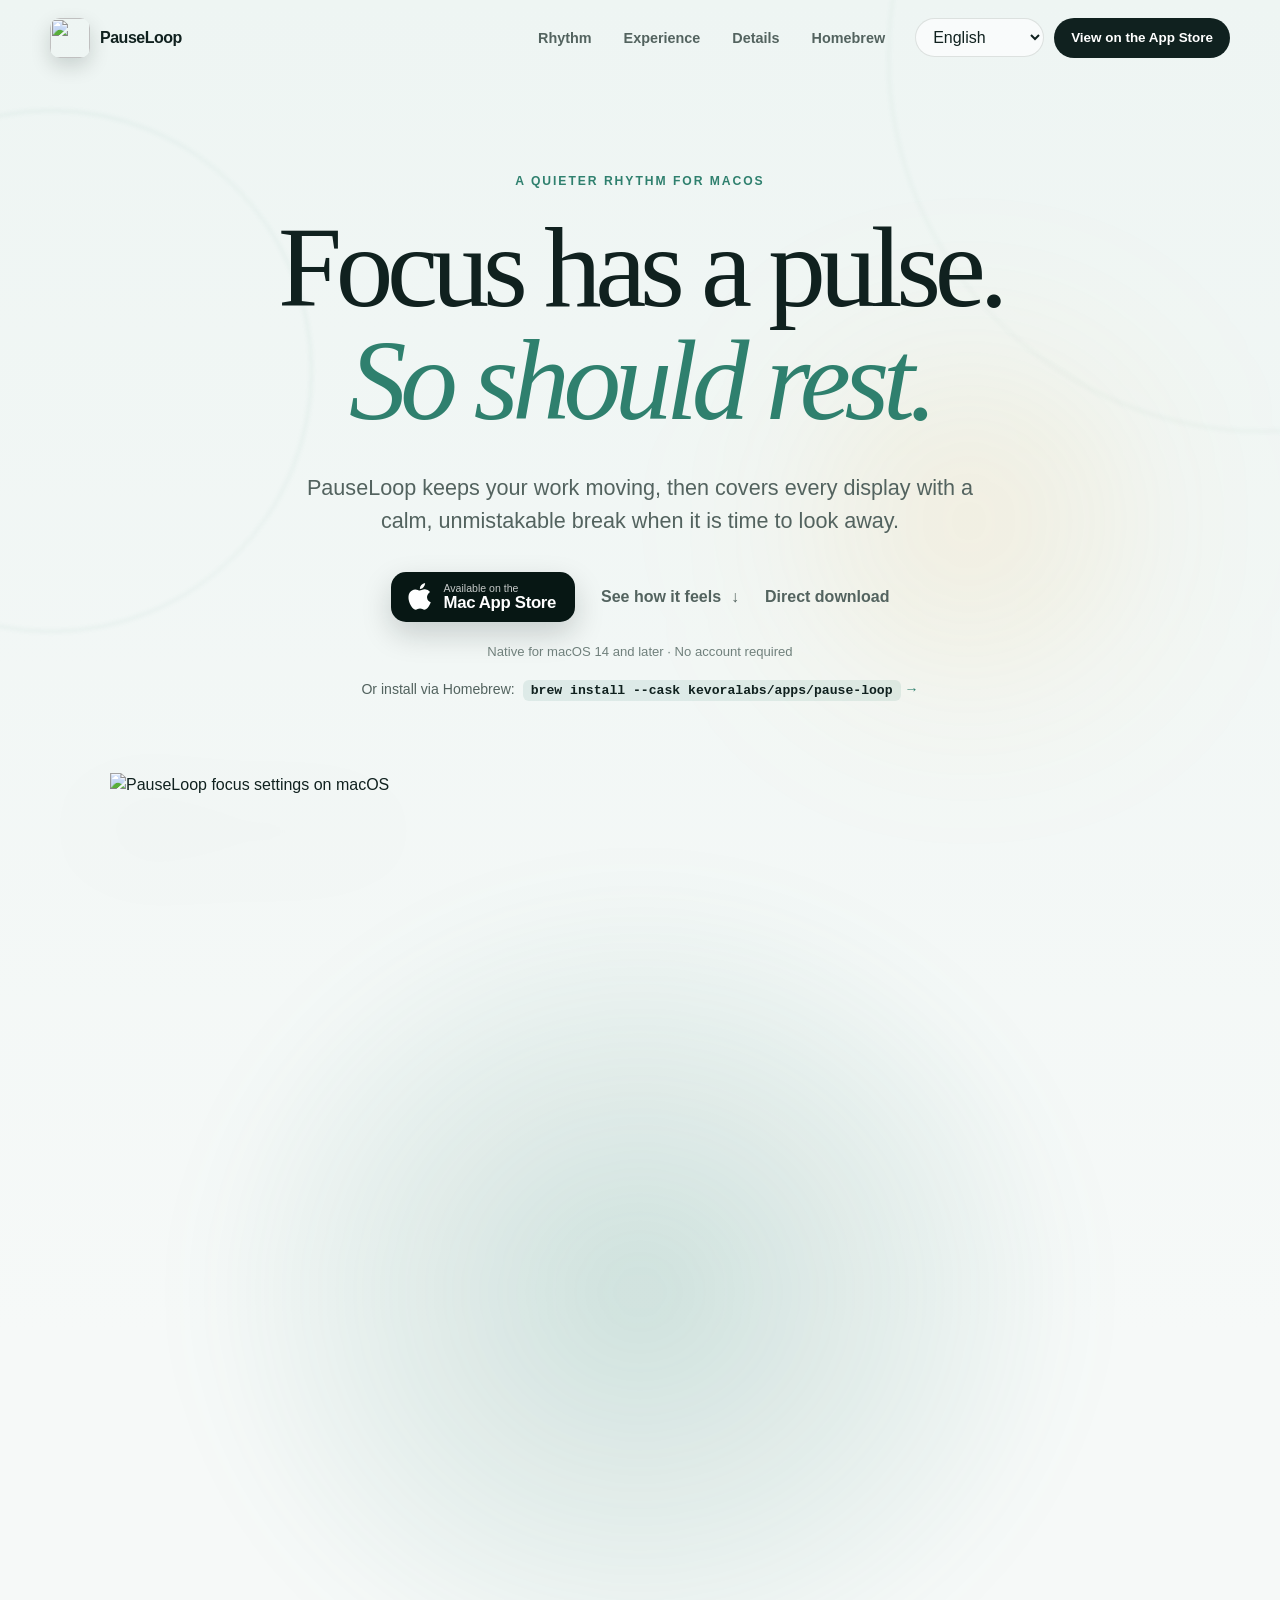
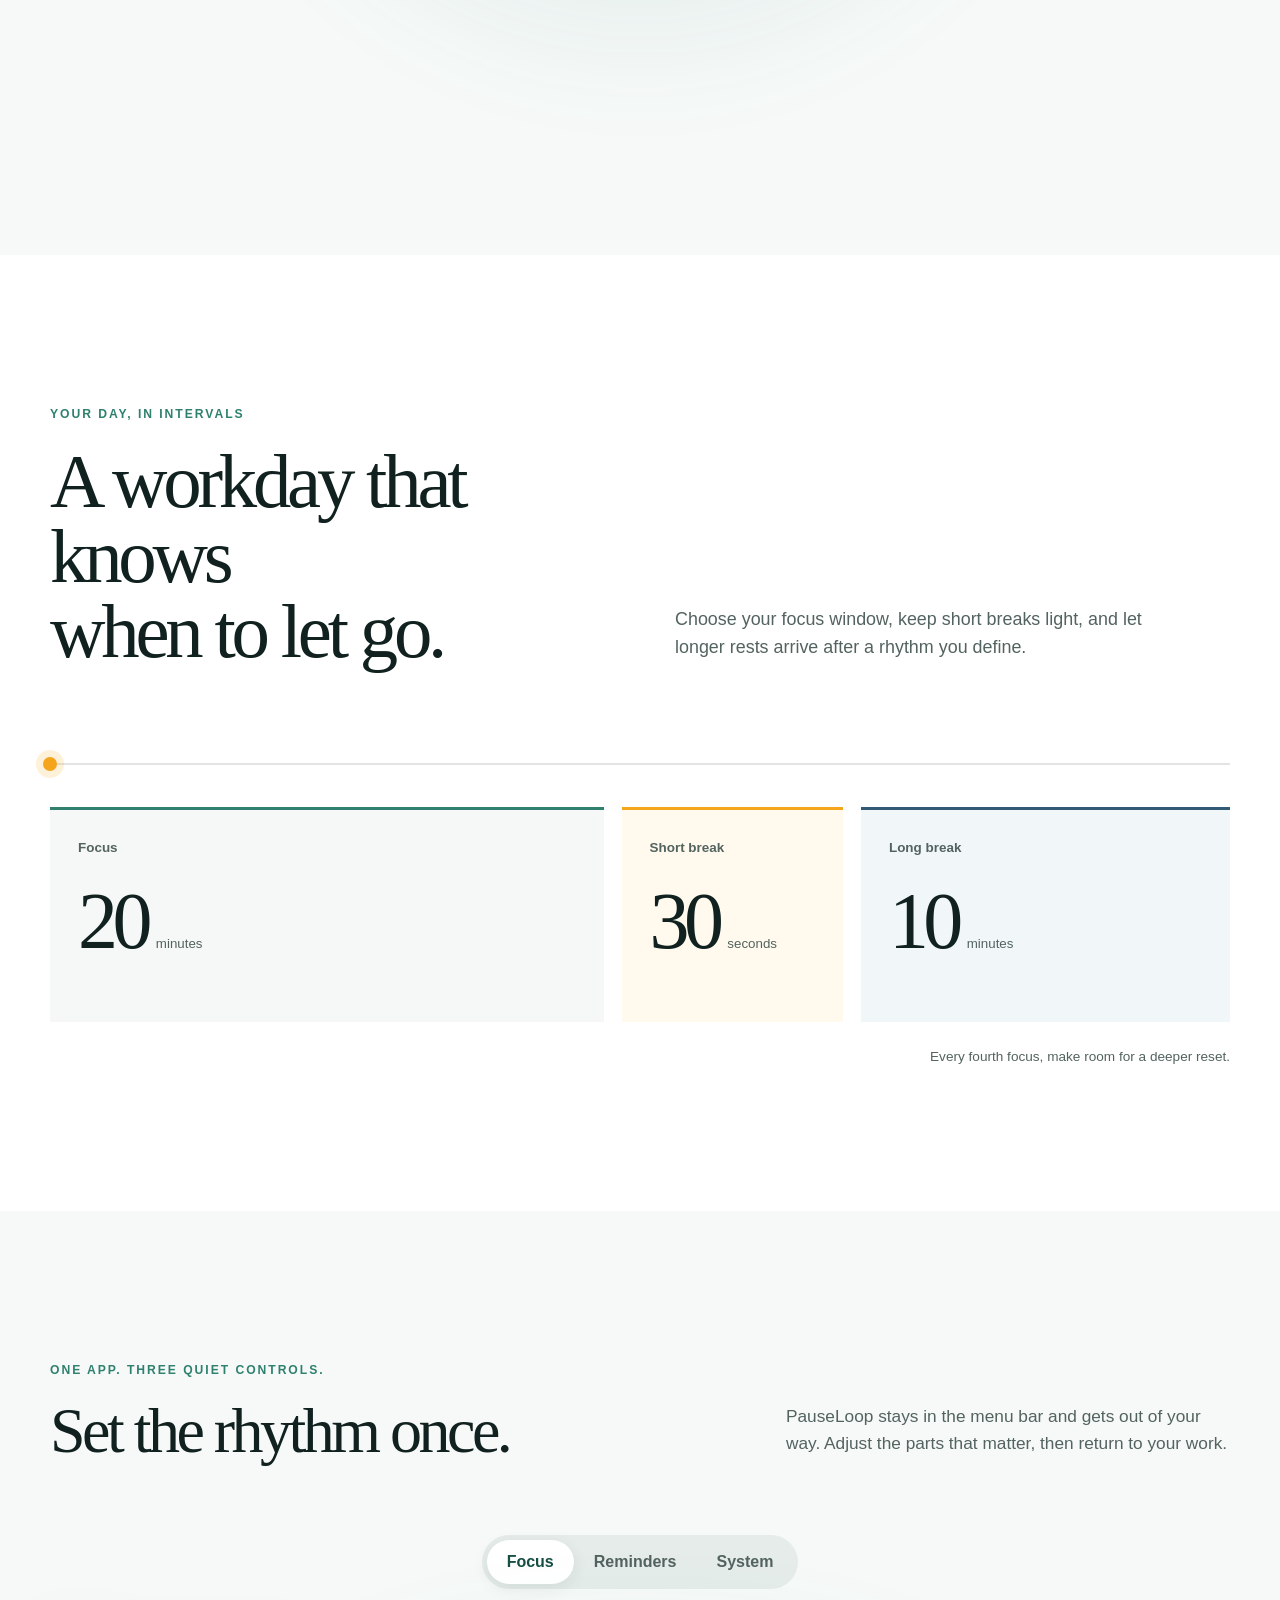
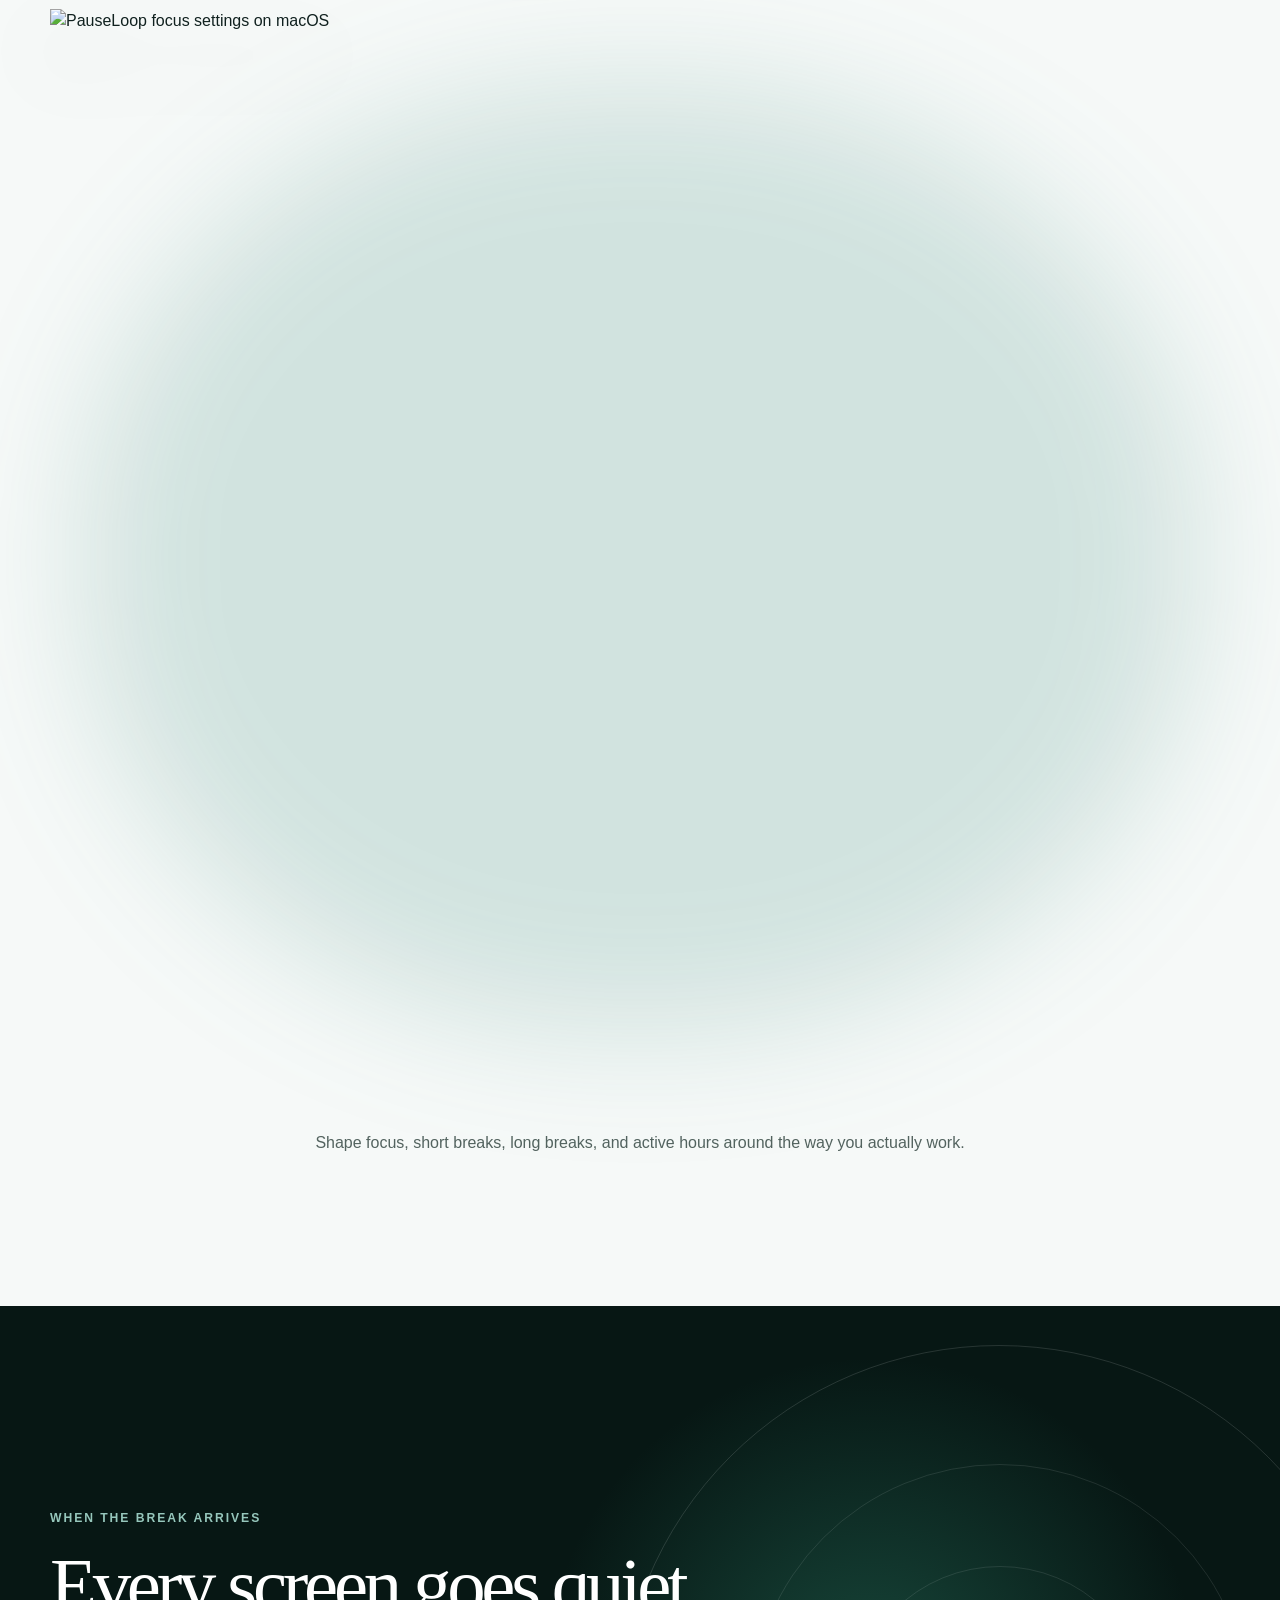
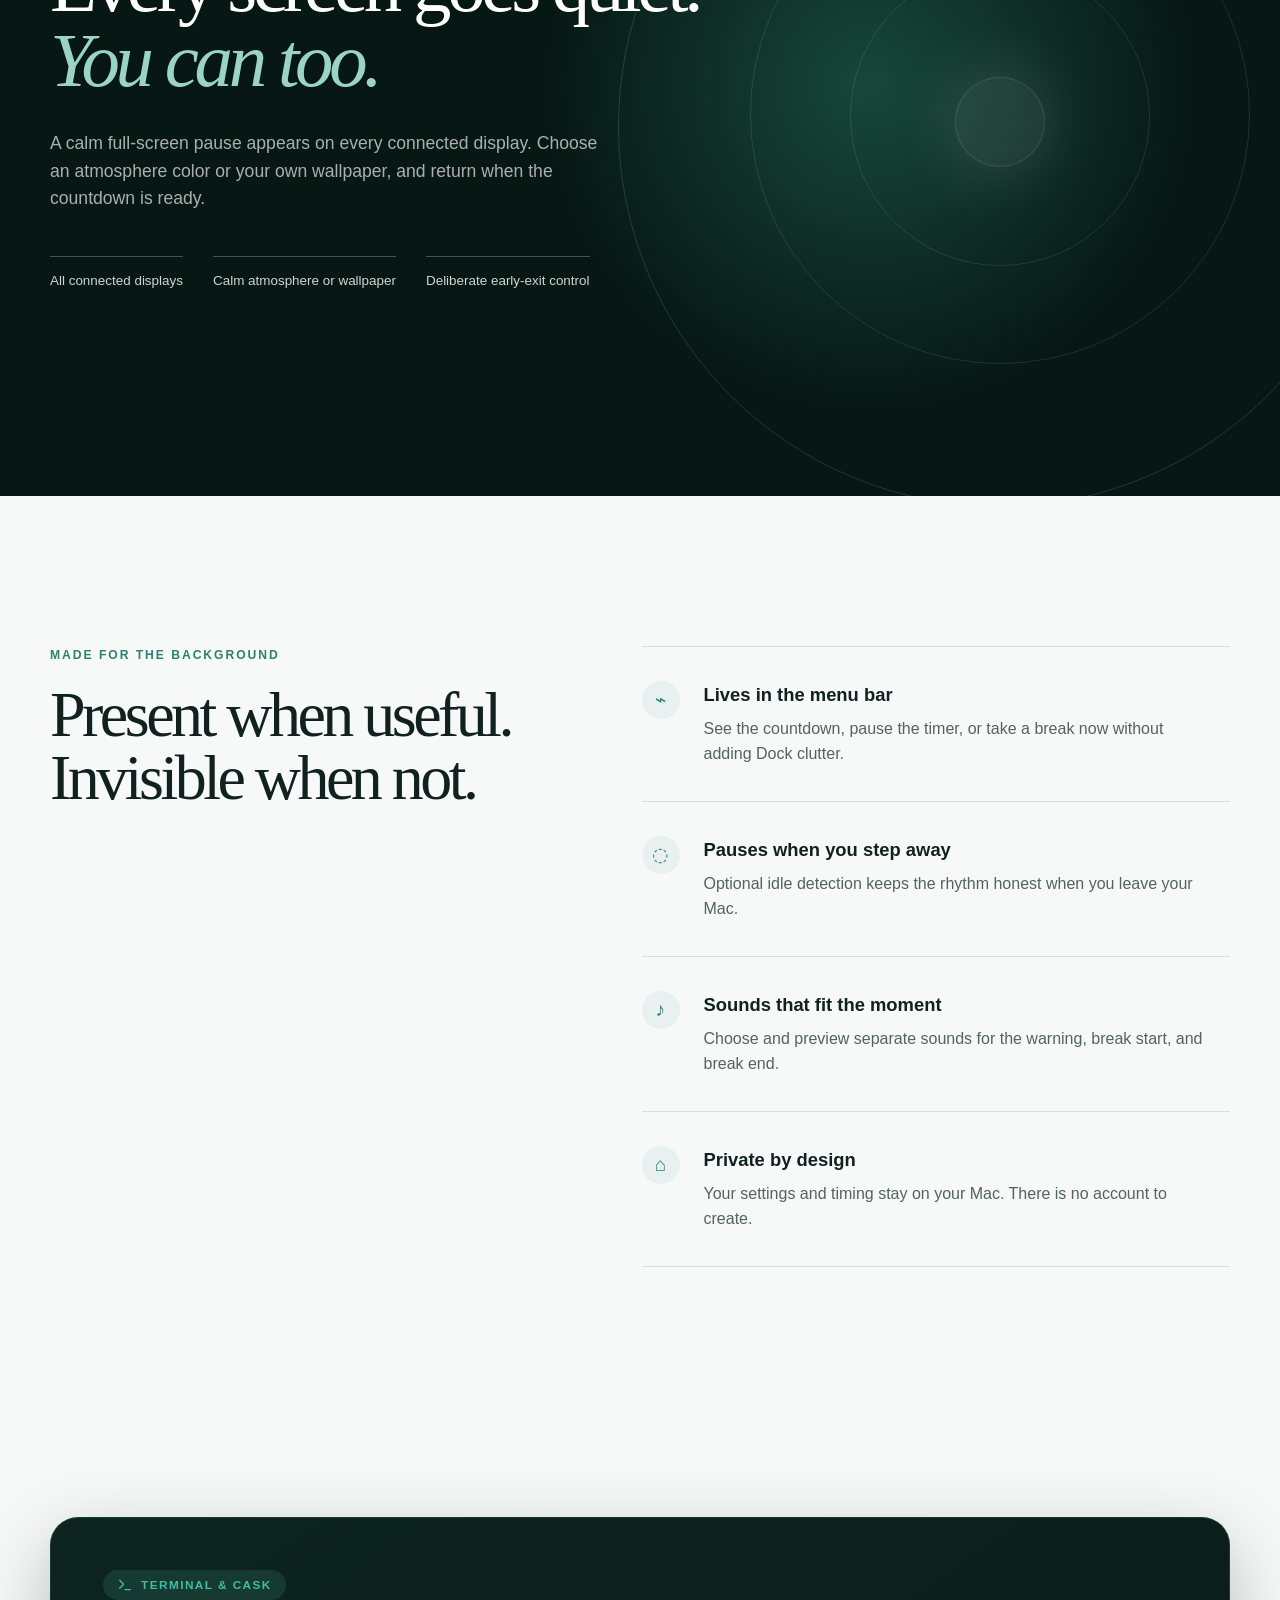
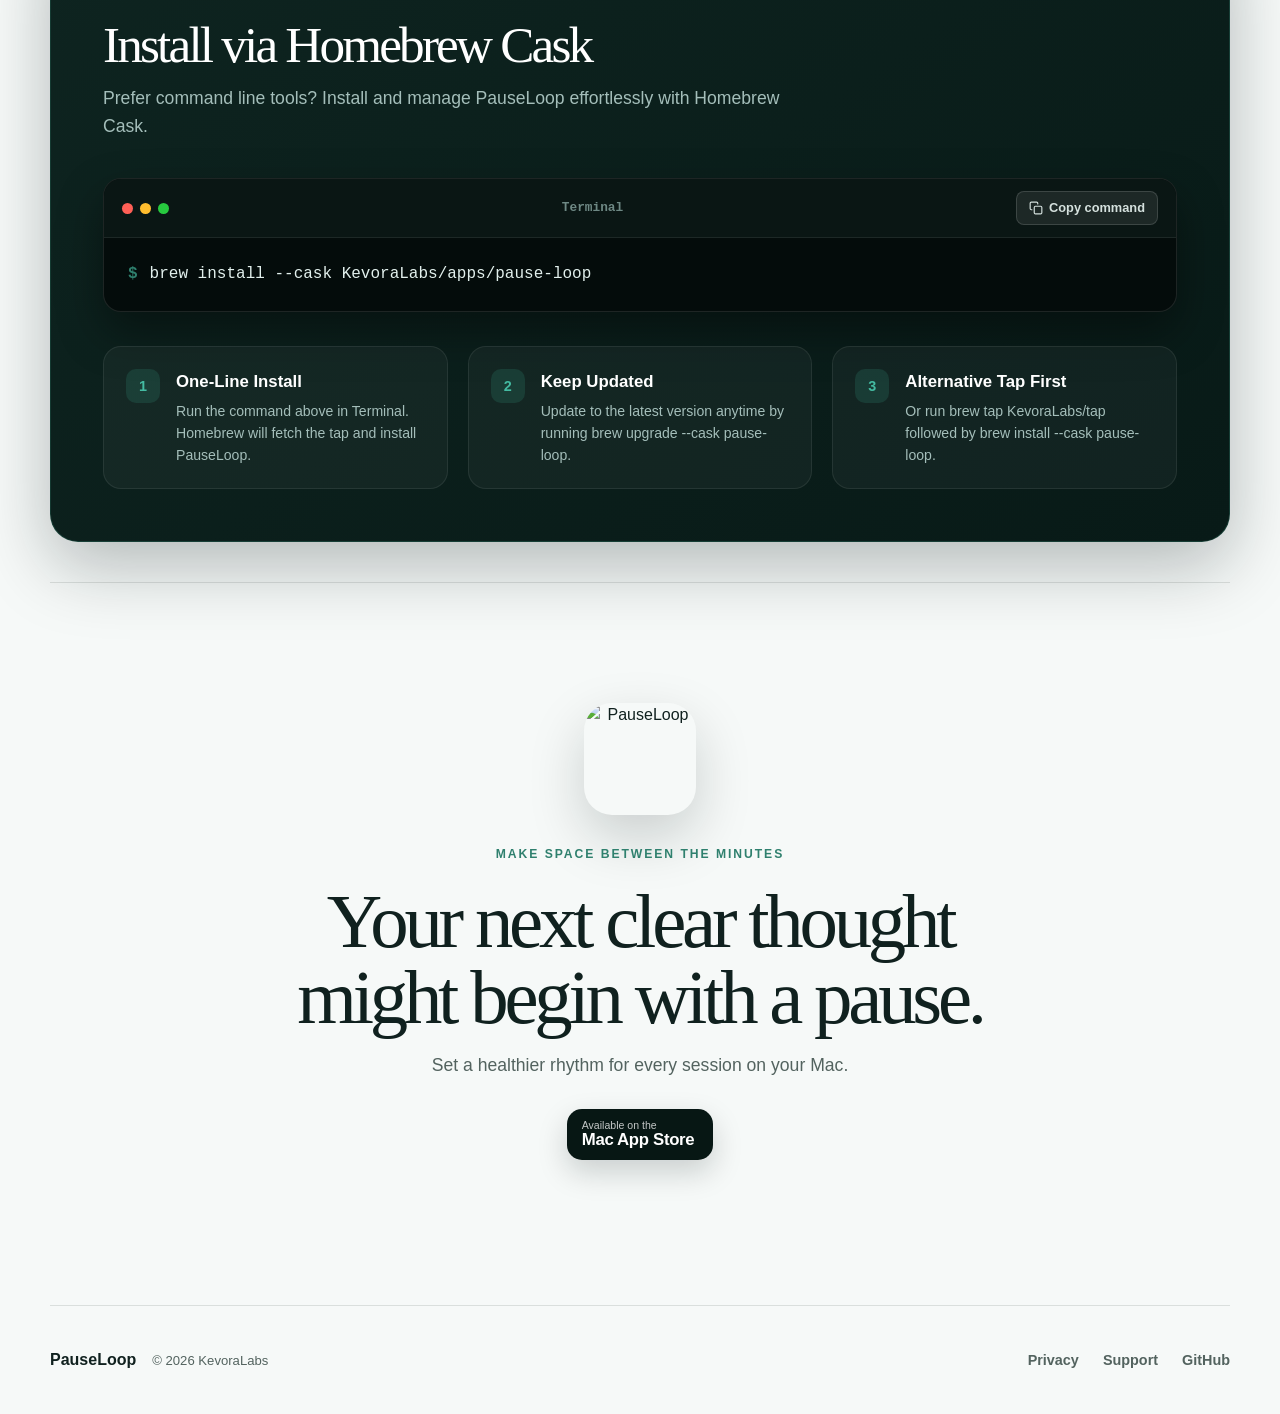
==== commit 6b0f987a: "chore: update tap command to KevoraLabs/apps" ====
--- a/index.html
+++ b/index.html
@@ -57,10 +57,10 @@
             <span><small data-i18n="store.available">Available on the</small><strong>Mac App Store</strong></span>
           </a>
           <a class="quiet-link" href="#experience"><span data-i18n="hero.see">See how it feels</span><span aria-hidden="true">↓</span></a>
-          <a class="quiet-link" href="https://github.com/KevoraLabs/homebrew-tap/releases/download/pause-loop-v1.0/pause-loop-1.0.dmg"><span data-i18n="hero.direct">Direct download</span></a>
+          <a class="quiet-link" href="https://github.com/KevoraLabs/homebrew-apps/releases/download/pause-loop-v1.0/pause-loop-1.0.dmg"><span data-i18n="hero.direct">Direct download</span></a>
         </div>
         <p class="requirements" data-i18n="hero.requirements">Native for macOS 14 and later · No account required</p>
-        <p class="hero-homebrew"><span data-i18n="hero.homebrewLabel">Or install via Homebrew:</span><a href="#install" class="homebrew-inline-link"><code>brew install --cask kevoralabs/tap/pause-loop</code> →</a></p>
+        <p class="hero-homebrew"><span data-i18n="hero.homebrewLabel">Or install via Homebrew:</span><a href="#install" class="homebrew-inline-link"><code>brew install --cask kevoralabs/apps/pause-loop</code> →</a></p>
       </div>
 
       <div class="shell hero-product reveal">
@@ -158,13 +158,13 @@
                 <span></span><span></span><span></span>
               </div>
               <span class="terminal-title">Terminal</span>
-              <button class="copy-btn" data-copy="brew install --cask KevoraLabs/tap/pause-loop" aria-label="Copy command">
+              <button class="copy-btn" data-copy="brew install --cask KevoraLabs/apps/pause-loop" aria-label="Copy command">
                 <svg width="14" height="14" viewBox="0 0 24 24" fill="none" stroke="currentColor" stroke-width="2" stroke-linecap="round" stroke-linejoin="round"><rect x="9" y="9" width="13" height="13" rx="2" ry="2"></rect><path d="M5 15H4a2 2 0 0 1-2-2V4a2 2 0 0 1 2-2h9a2 2 0 0 1 2 2v1"></path></svg>
                 <span data-i18n="install.copy">Copy command</span>
               </button>
             </div>
             <div class="terminal-code">
-              <span class="prompt">$</span> <code>brew install --cask KevoraLabs/tap/pause-loop</code>
+              <span class="prompt">$</span> <code>brew install --cask KevoraLabs/apps/pause-loop</code>
             </div>
           </div>
 
@@ -187,7 +187,7 @@
               <div class="step-num">3</div>
               <div>
                 <h3 data-i18n="install.step3.title">Alternative Tap First</h3>
-                <p data-i18n="install.step3.desc">Or run <code class="mini-code">brew tap KevoraLabs/tap</code> followed by <code class="mini-code">brew install --cask pause-loop</code>.</p>
+                <p data-i18n="install.step3.desc">Or run <code class="mini-code">brew tap KevoraLabs/apps</code> followed by <code class="mini-code">brew install --cask pause-loop</code>.</p>
               </div>
             </div>
           </div>
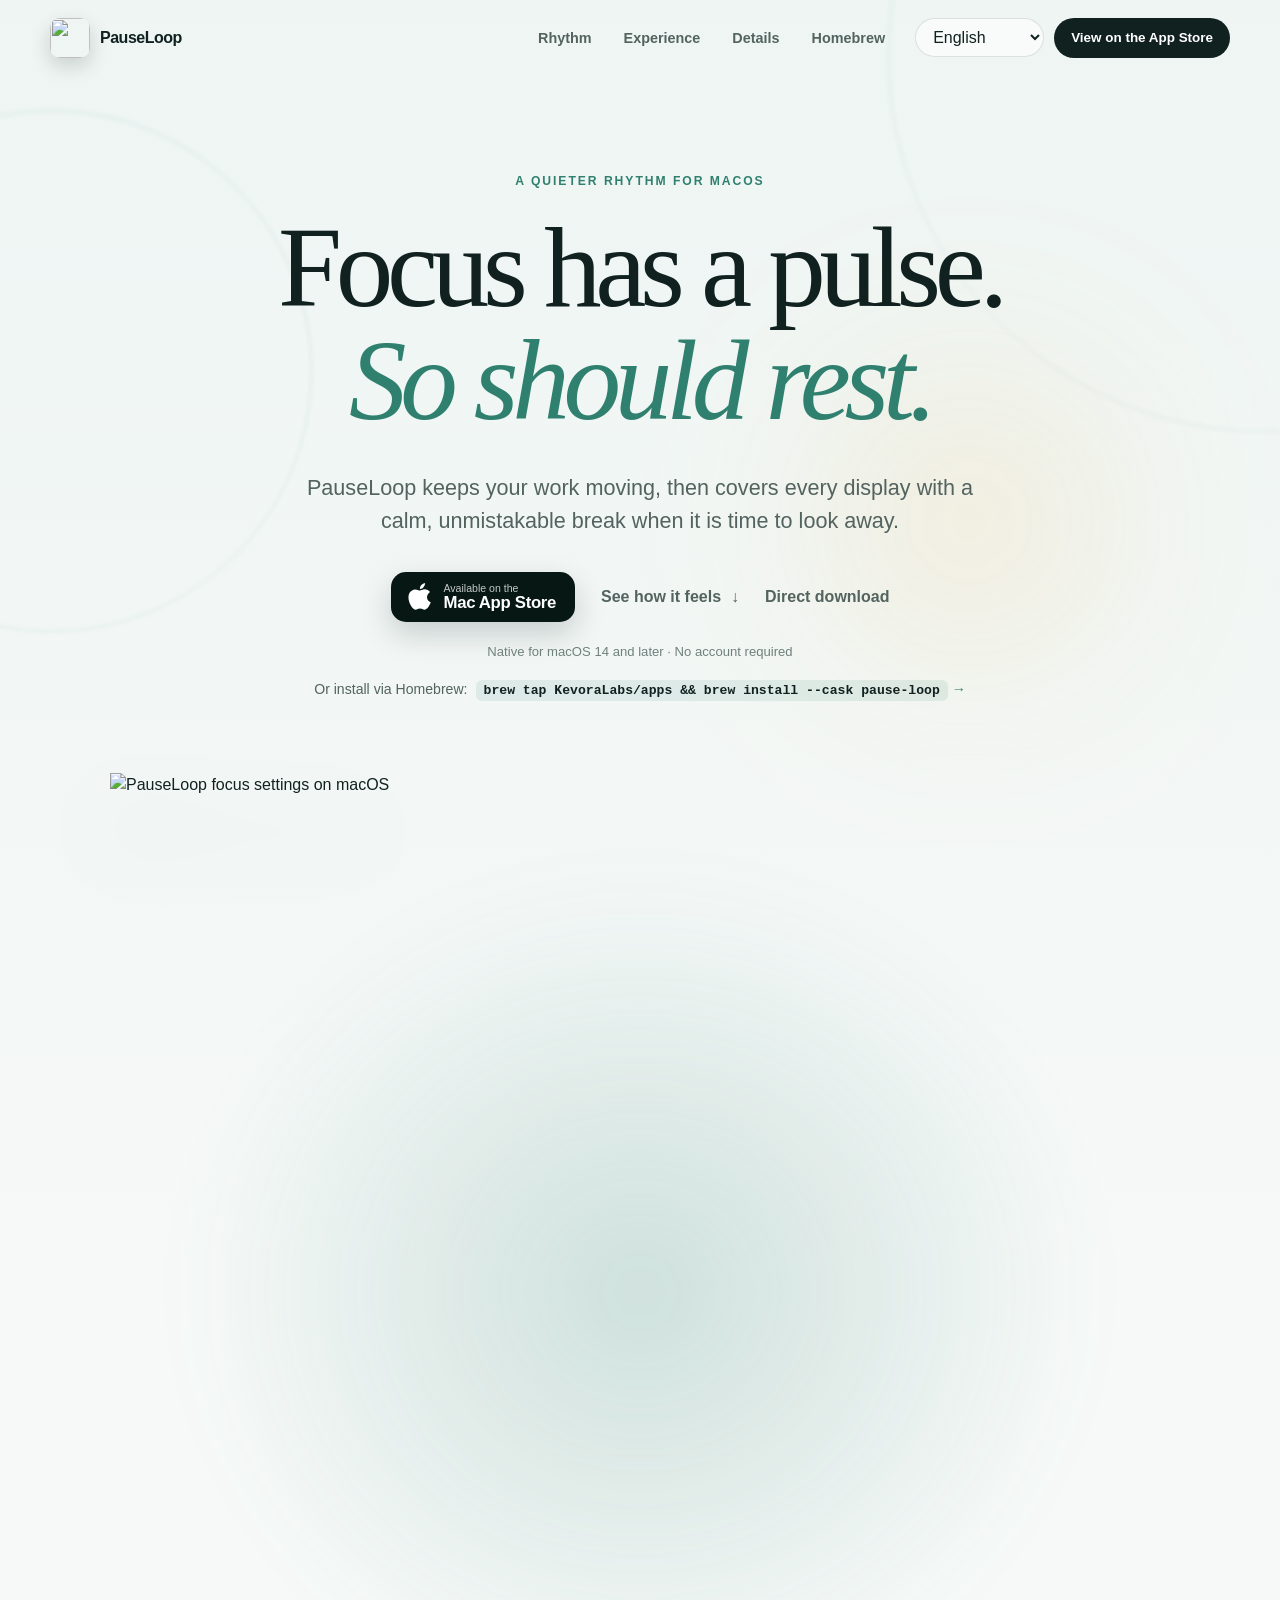
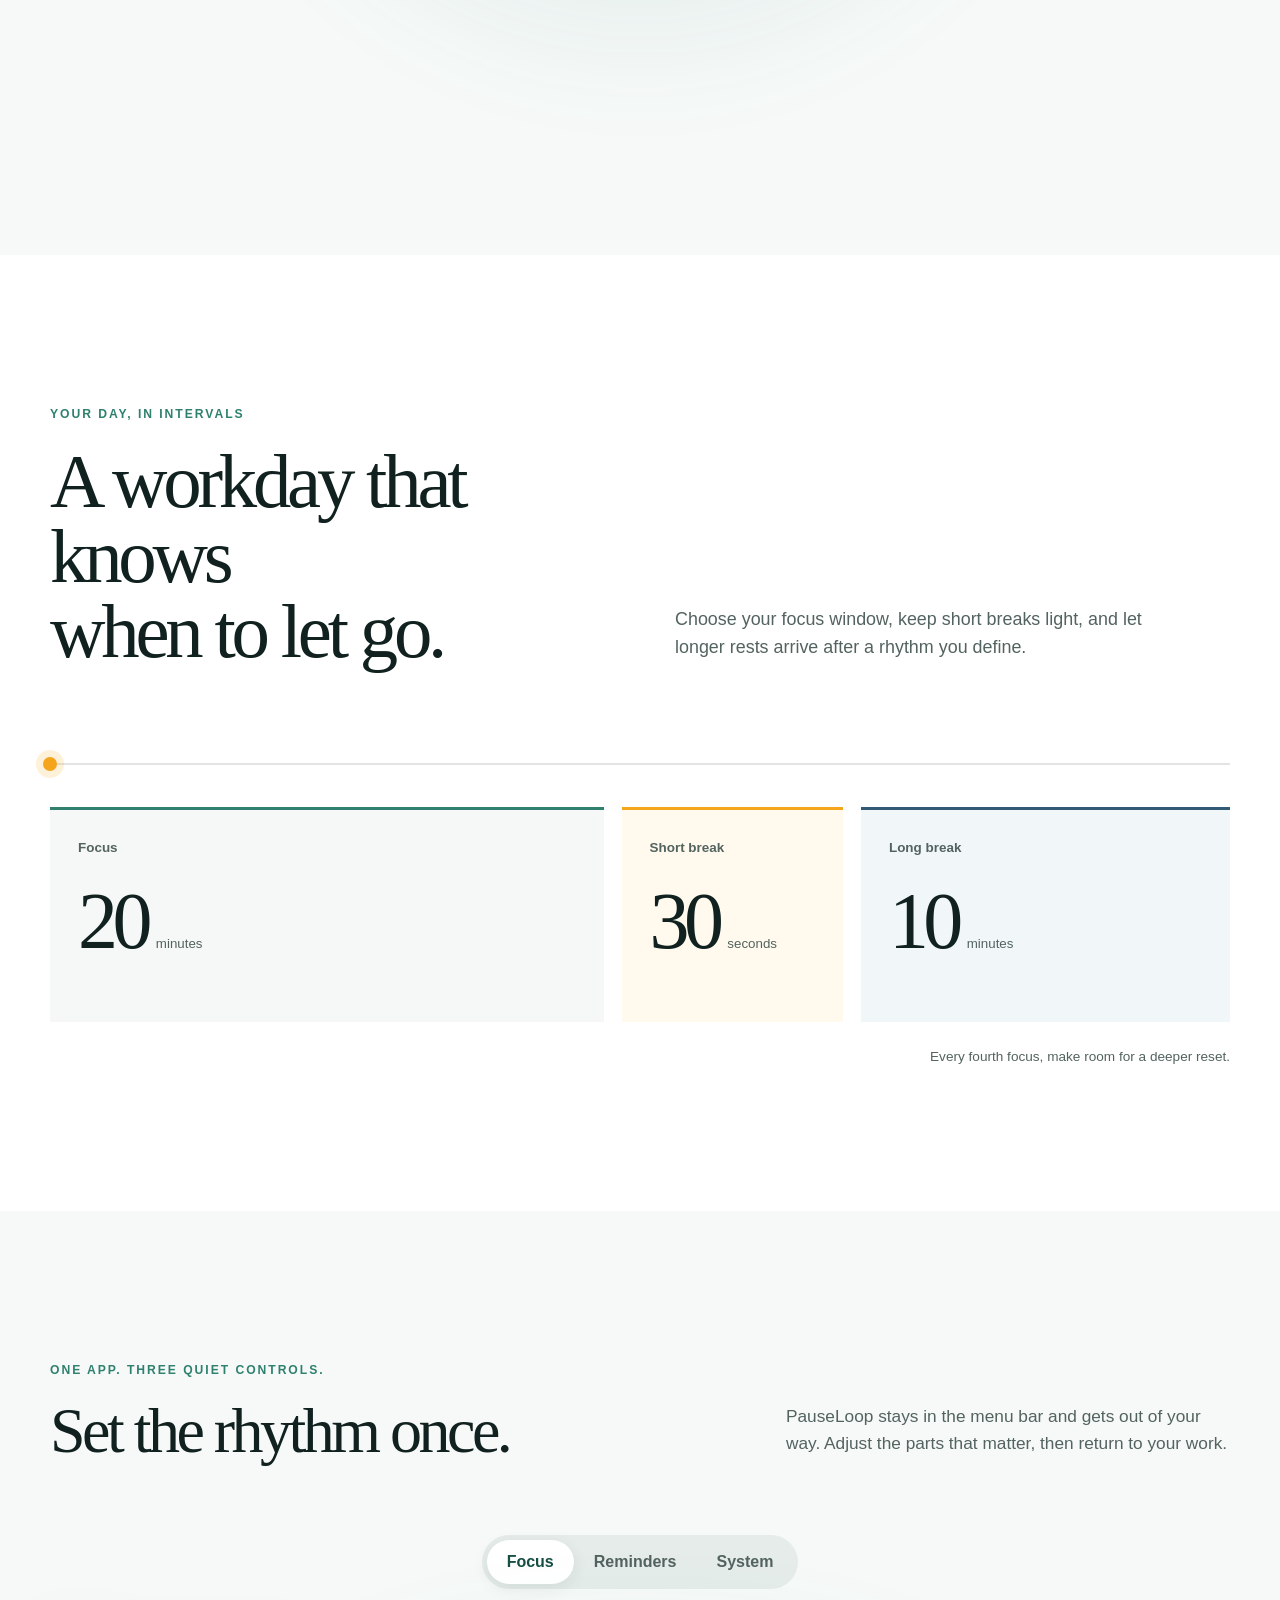
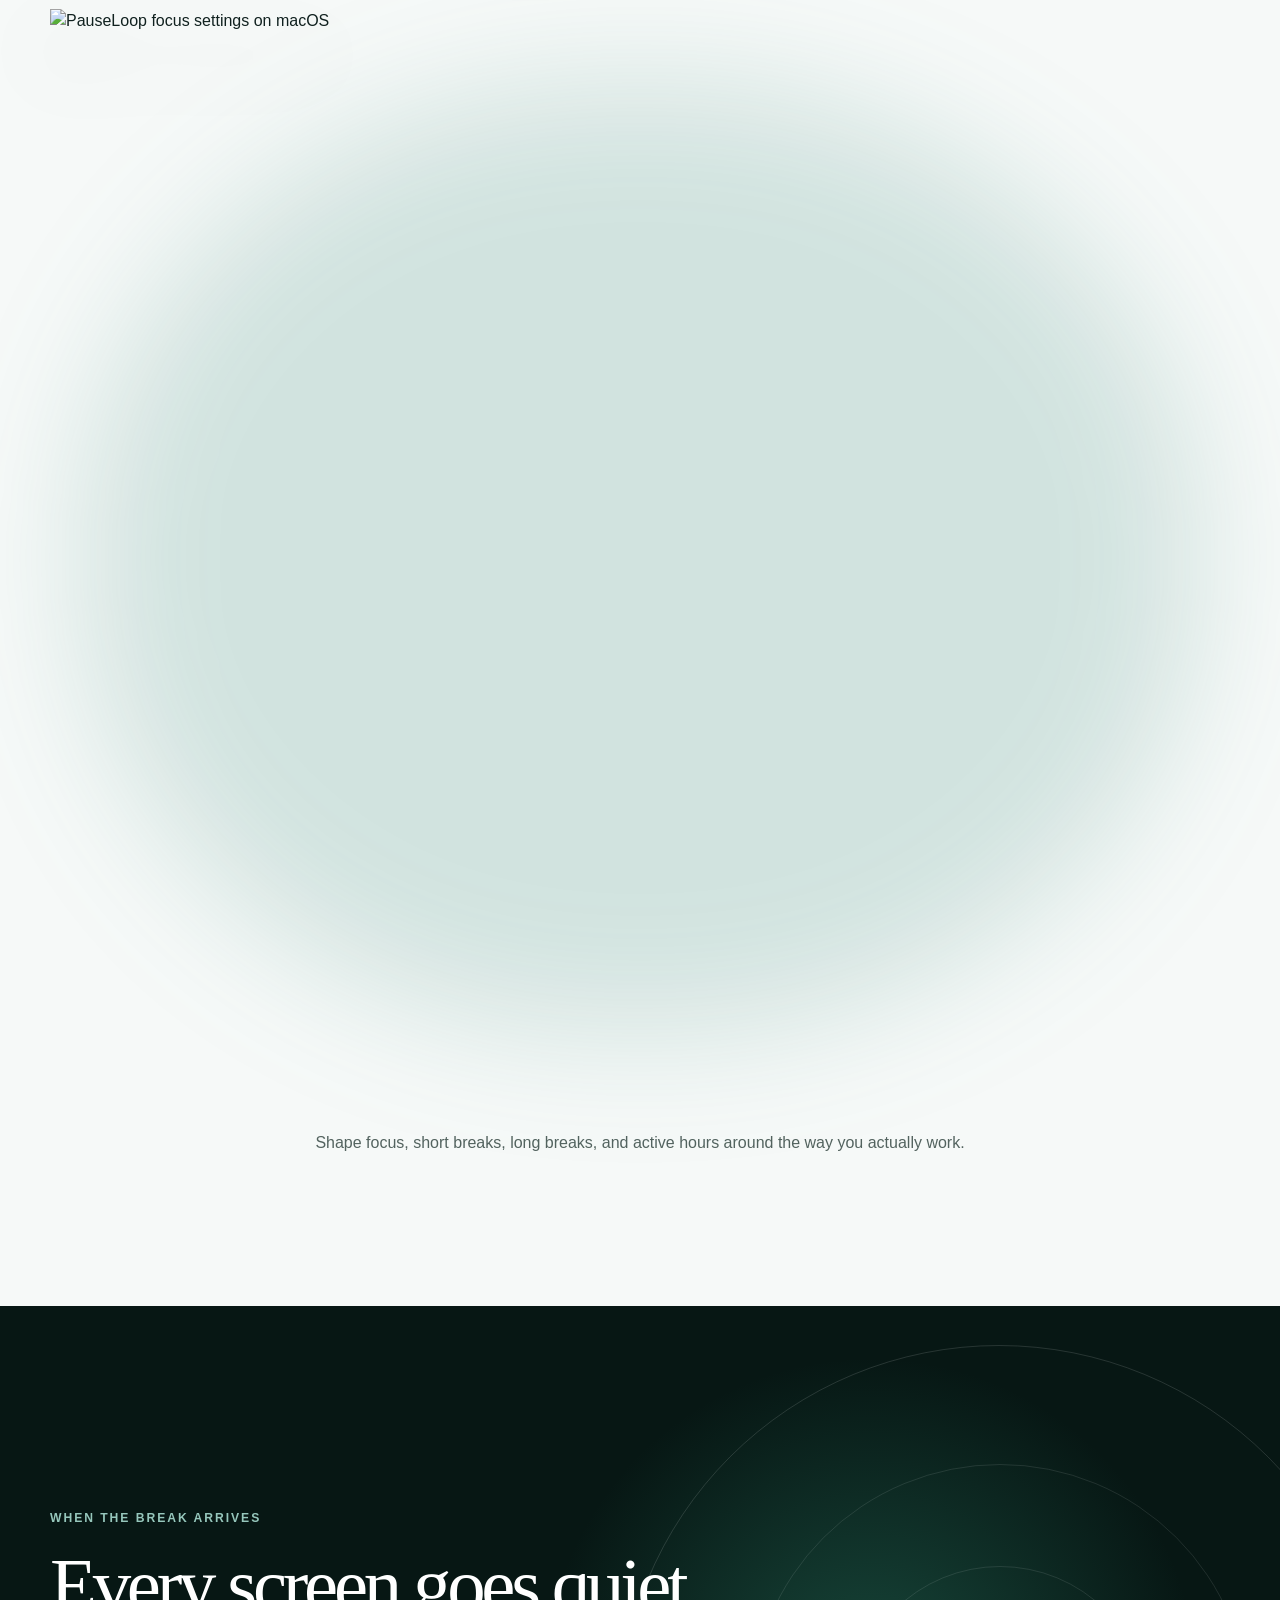
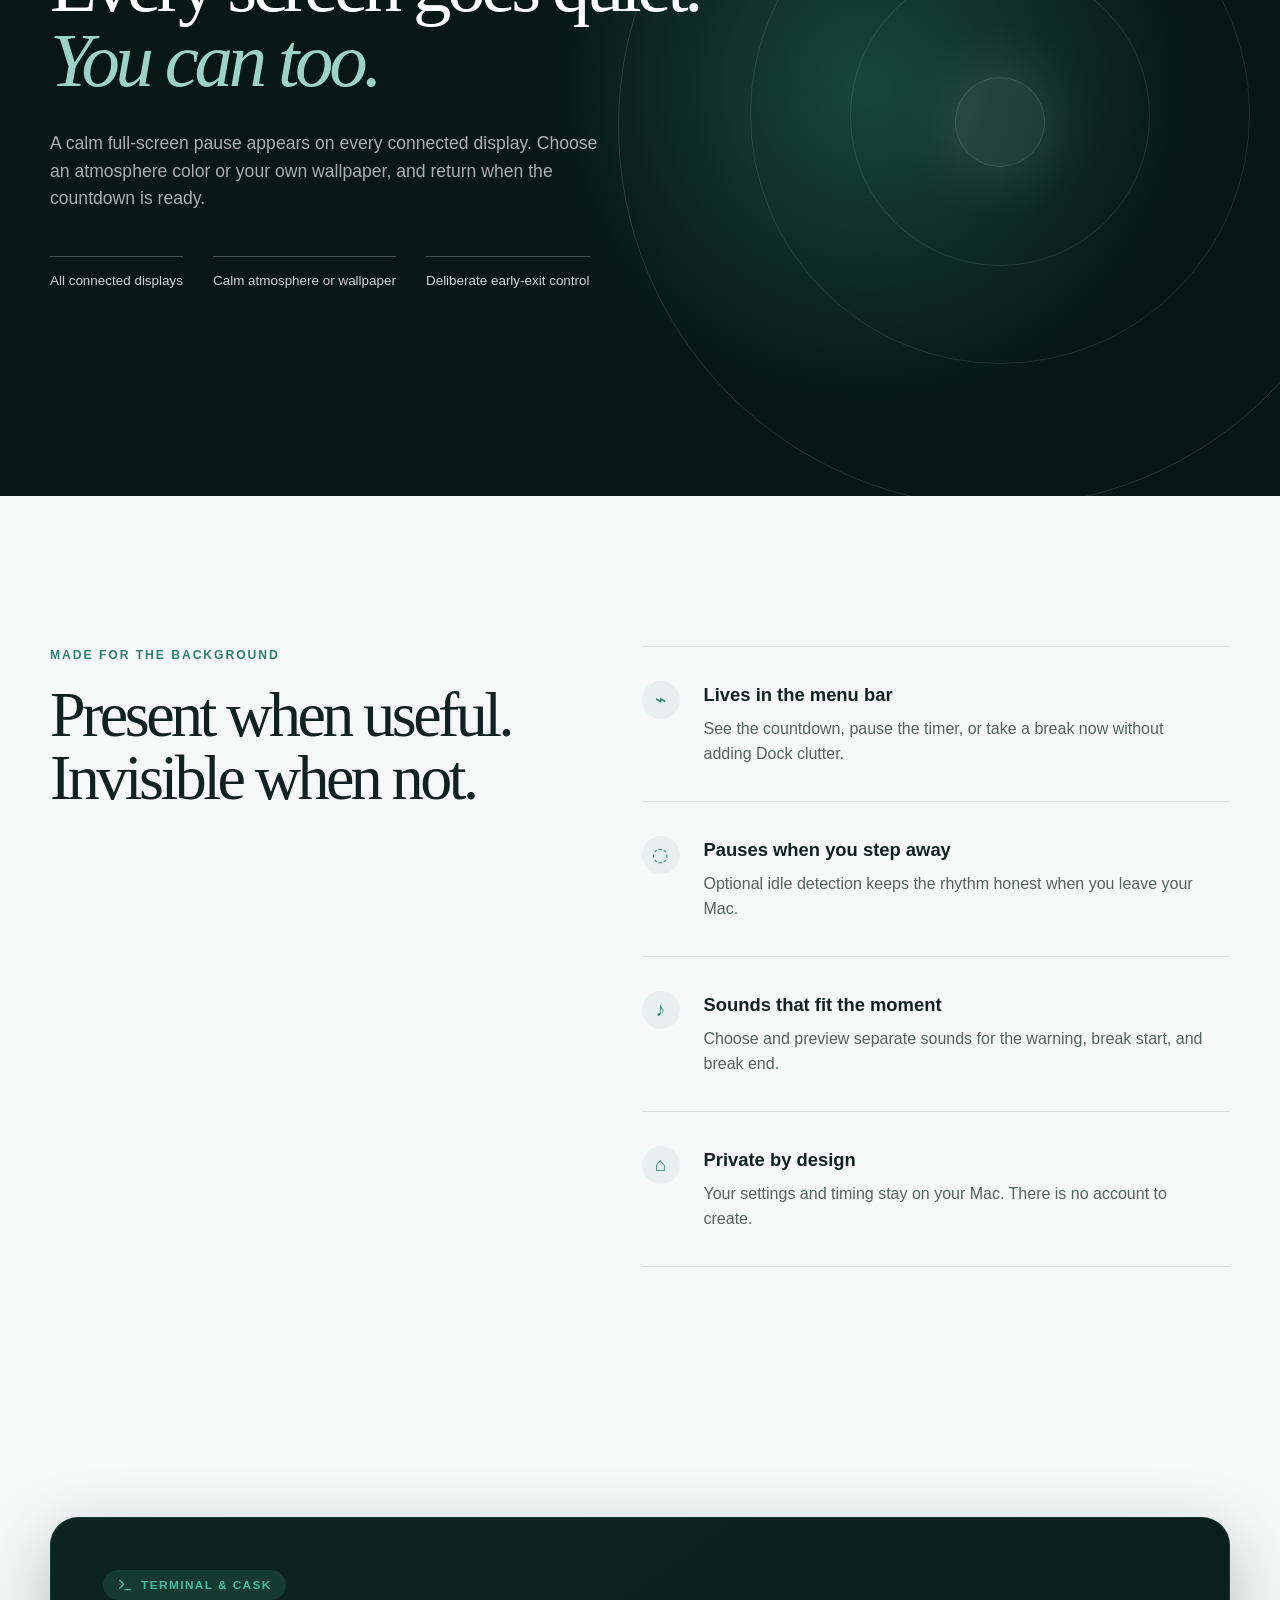
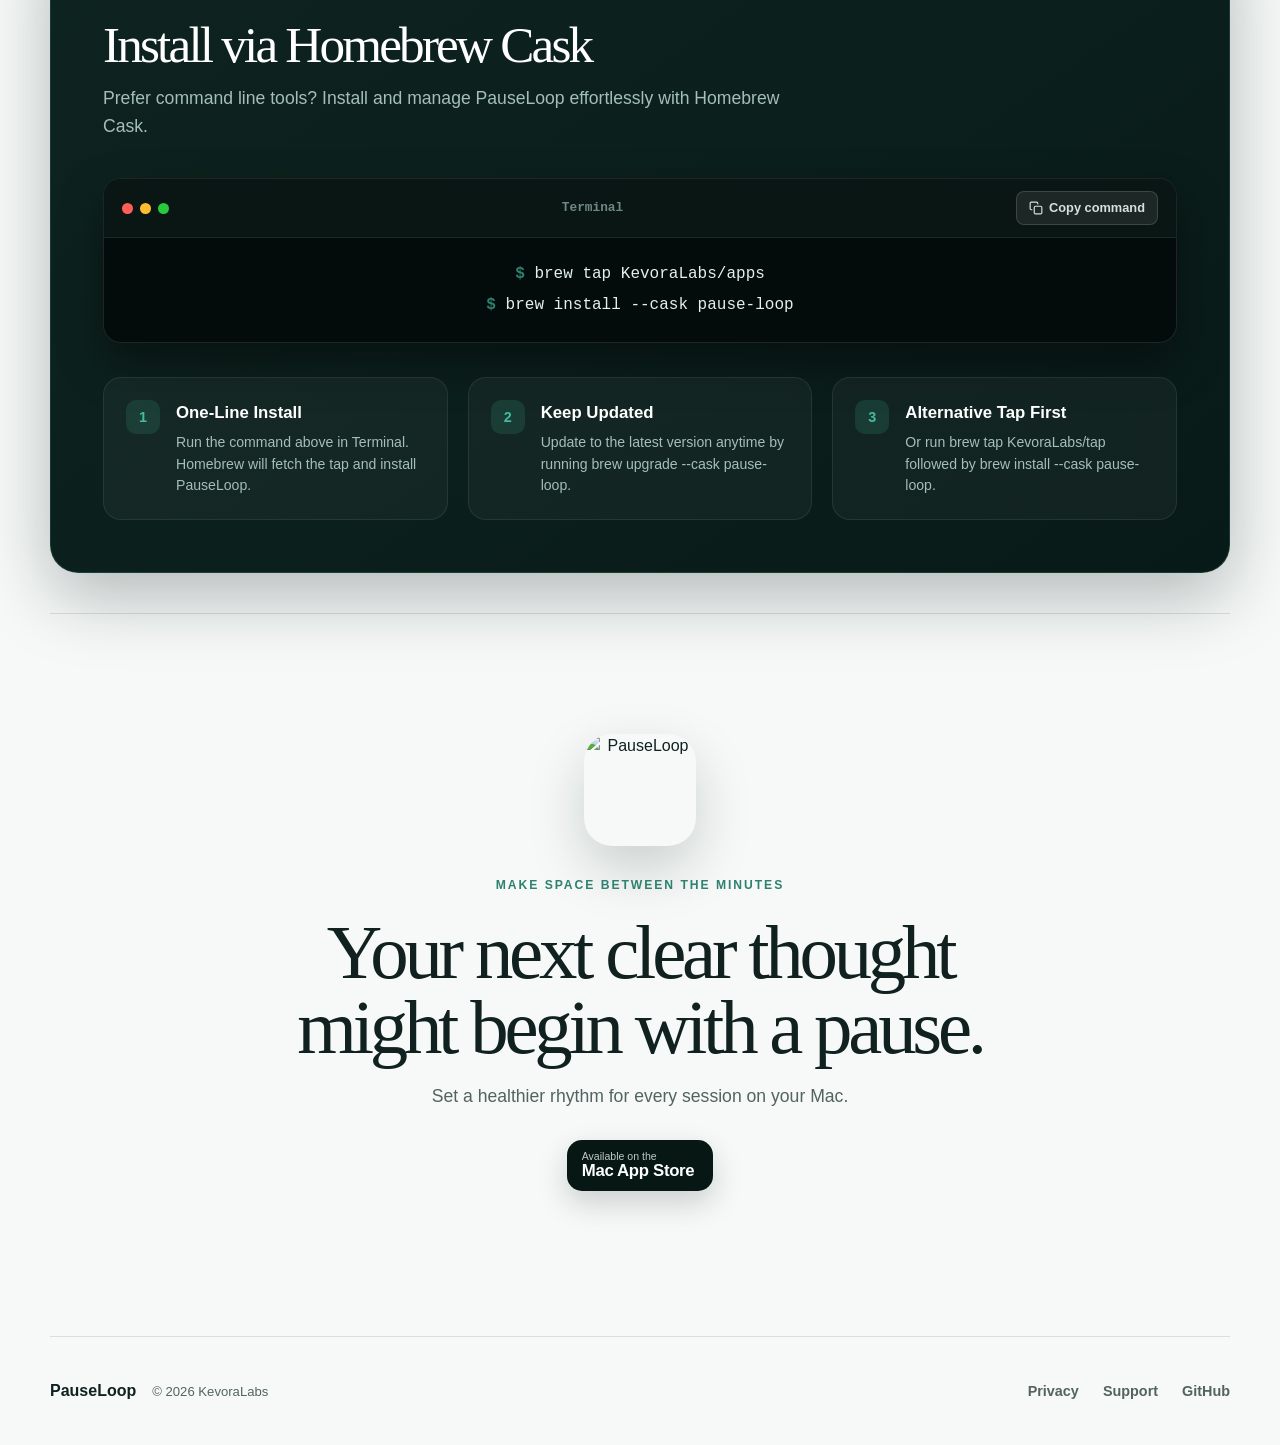
==== commit 69c9e3d1: "feat: show explicit 2-step brew tap and brew install commands" ====
--- a/index.html
+++ b/index.html
@@ -60,7 +60,7 @@
           <a class="quiet-link" href="https://github.com/KevoraLabs/homebrew-apps/releases/download/pause-loop-v1.0/pause-loop-1.0.dmg"><span data-i18n="hero.direct">Direct download</span></a>
         </div>
         <p class="requirements" data-i18n="hero.requirements">Native for macOS 14 and later · No account required</p>
-        <p class="hero-homebrew"><span data-i18n="hero.homebrewLabel">Or install via Homebrew:</span><a href="#install" class="homebrew-inline-link"><code>brew install --cask kevoralabs/apps/pause-loop</code> →</a></p>
+        <p class="hero-homebrew"><span data-i18n="hero.homebrewLabel">Or install via Homebrew:</span><a href="#install" class="homebrew-inline-link"><code>brew tap KevoraLabs/apps && brew install --cask pause-loop</code> →</a></p>
       </div>
 
       <div class="shell hero-product reveal">
@@ -158,13 +158,14 @@
                 <span></span><span></span><span></span>
               </div>
               <span class="terminal-title">Terminal</span>
-              <button class="copy-btn" data-copy="brew install --cask KevoraLabs/apps/pause-loop" aria-label="Copy command">
+              <button class="copy-btn" data-copy="brew tap KevoraLabs/apps && brew install --cask pause-loop" aria-label="Copy command">
                 <svg width="14" height="14" viewBox="0 0 24 24" fill="none" stroke="currentColor" stroke-width="2" stroke-linecap="round" stroke-linejoin="round"><rect x="9" y="9" width="13" height="13" rx="2" ry="2"></rect><path d="M5 15H4a2 2 0 0 1-2-2V4a2 2 0 0 1 2-2h9a2 2 0 0 1 2 2v1"></path></svg>
                 <span data-i18n="install.copy">Copy command</span>
               </button>
             </div>
-            <div class="terminal-code">
-              <span class="prompt">$</span> <code>brew install --cask KevoraLabs/apps/pause-loop</code>
+            <div class="terminal-code" style="display: flex; flex-direction: column; gap: 6px;">
+              <div><span class="prompt">$</span> <code>brew tap KevoraLabs/apps</code></div>
+              <div><span class="prompt">$</span> <code>brew install --cask pause-loop</code></div>
             </div>
           </div>
 
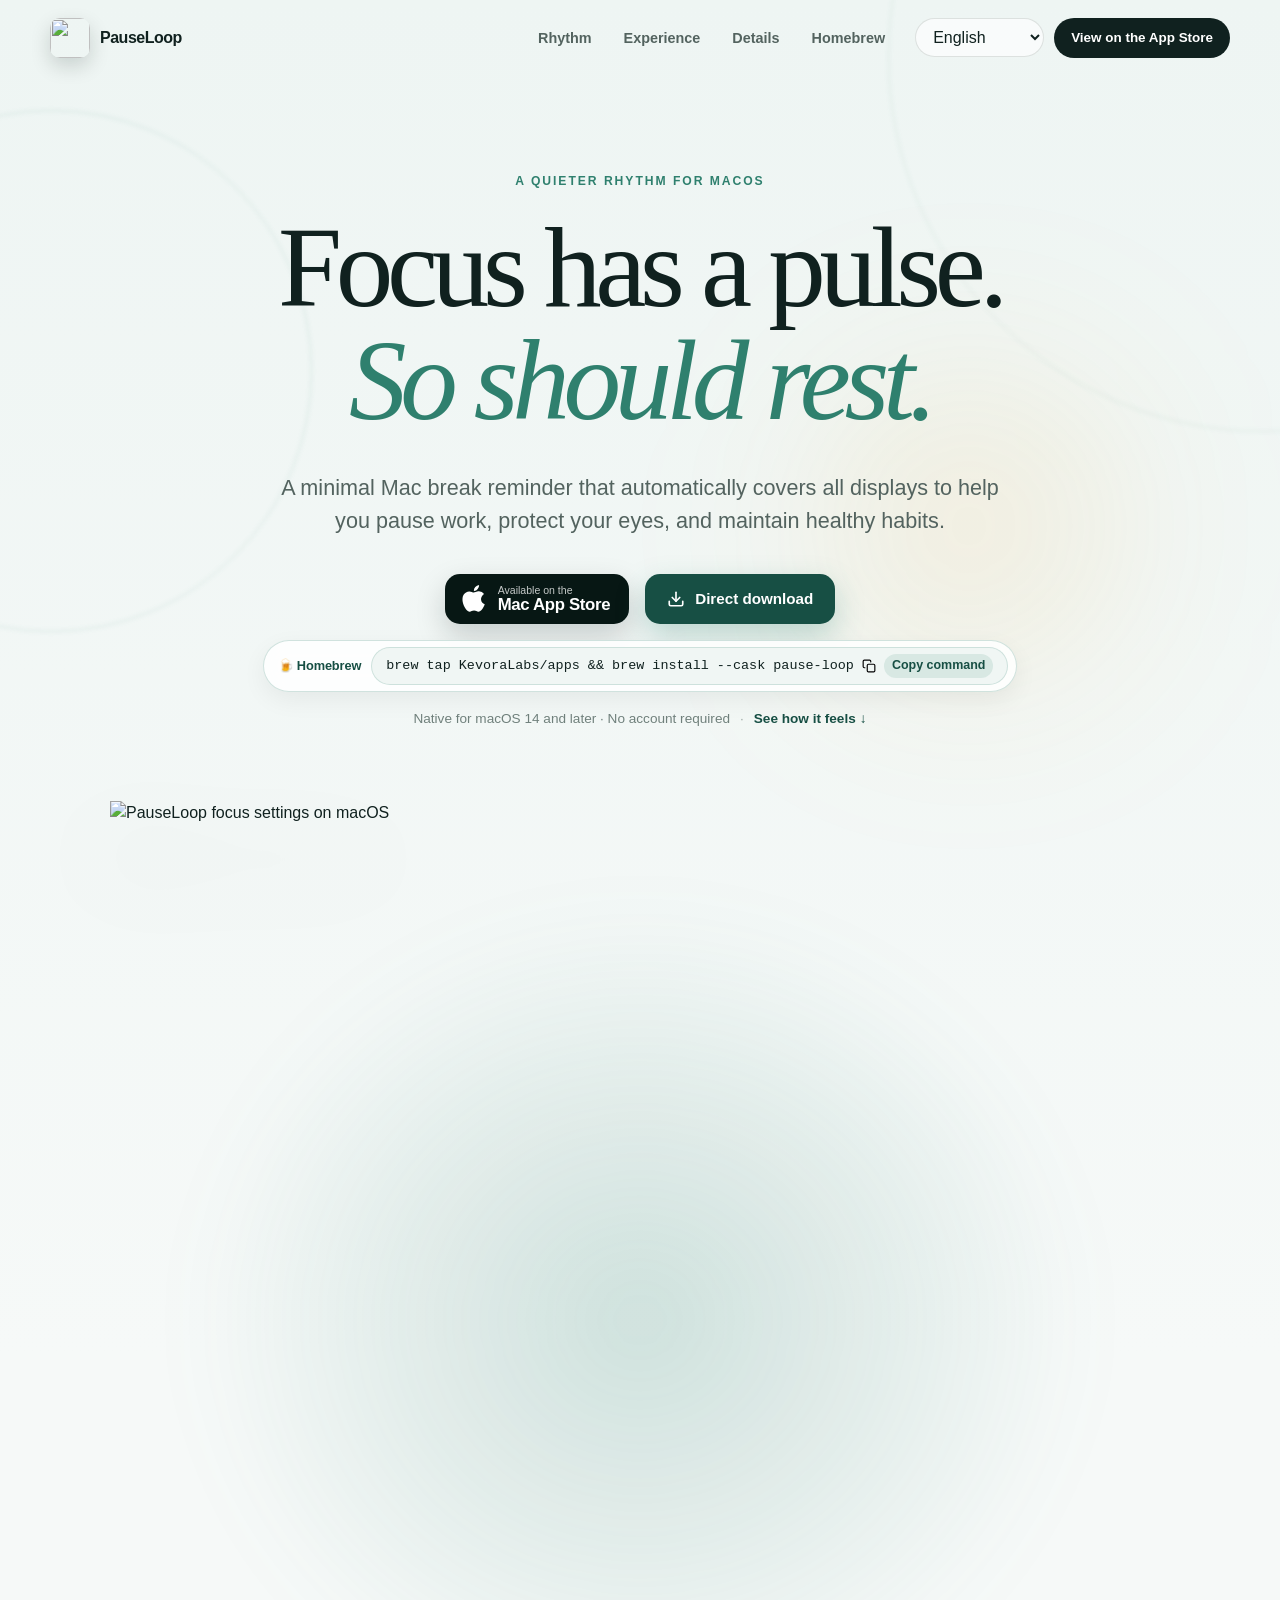
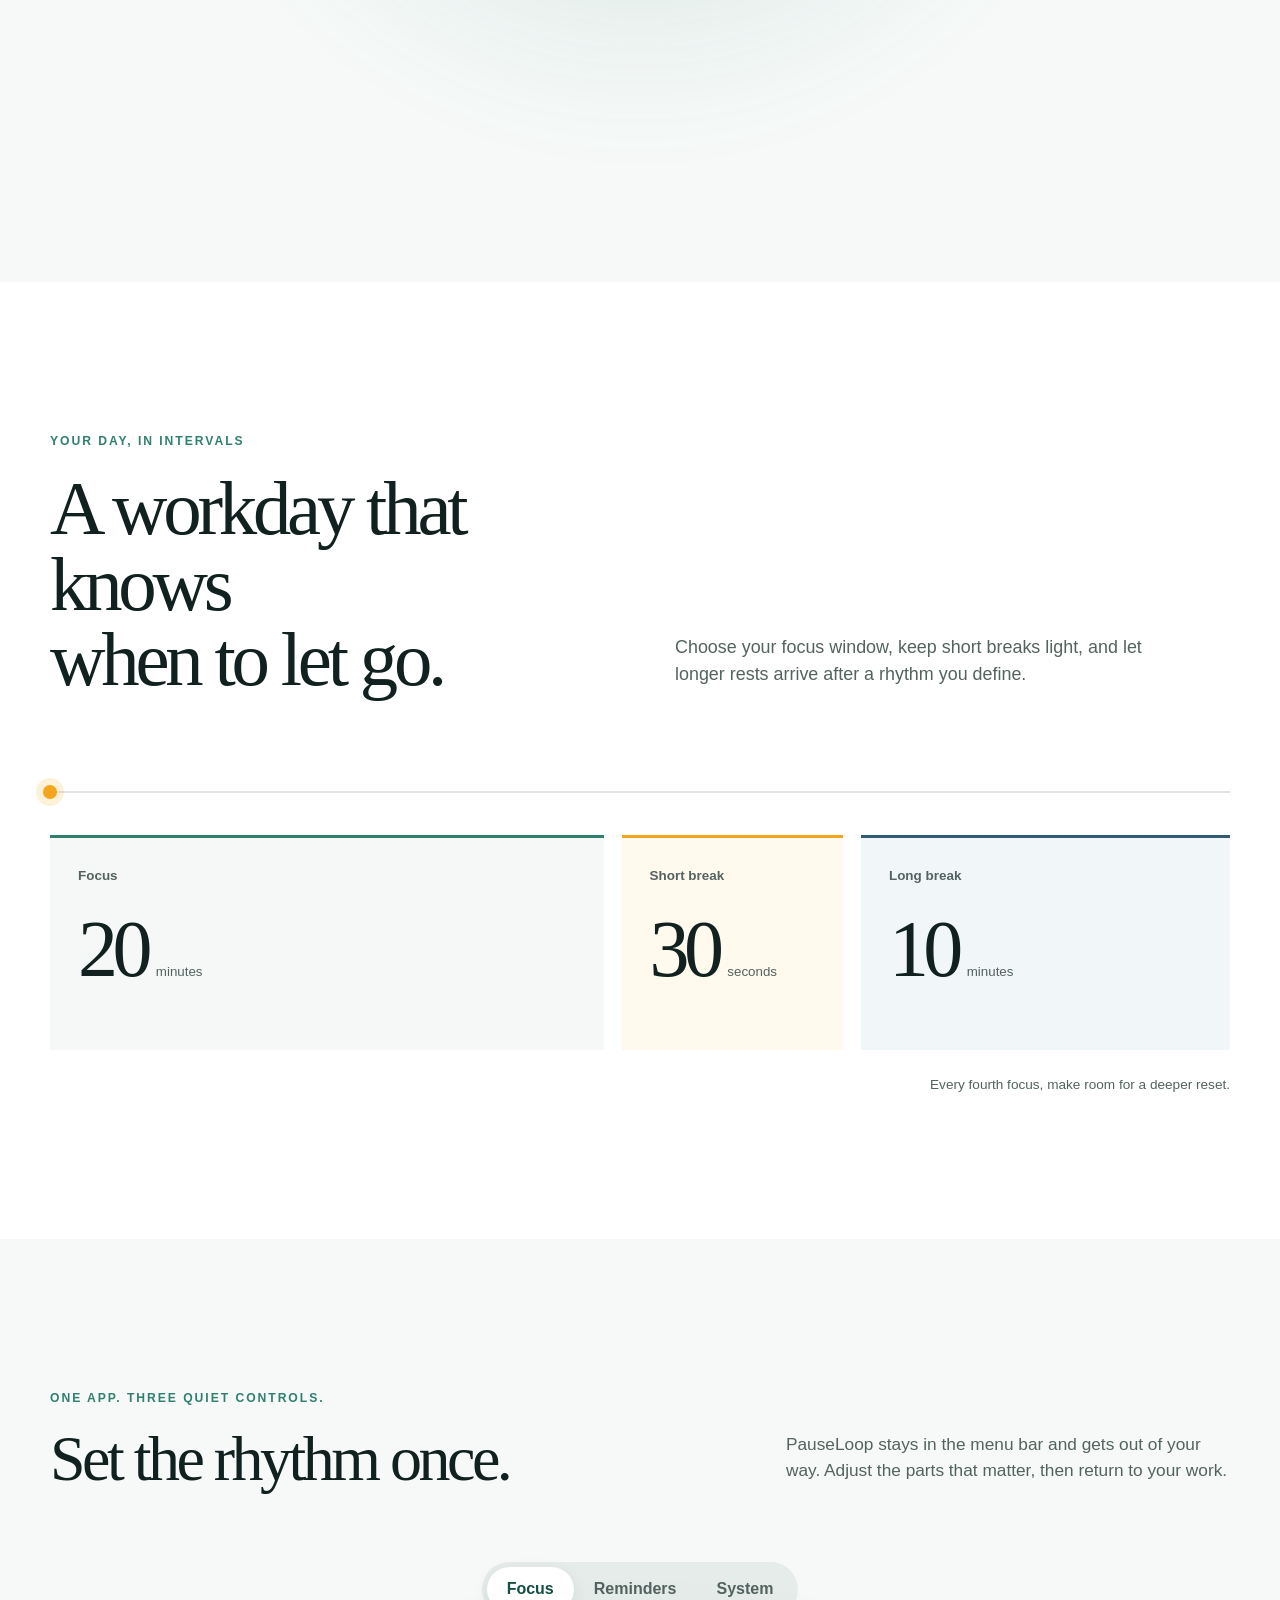
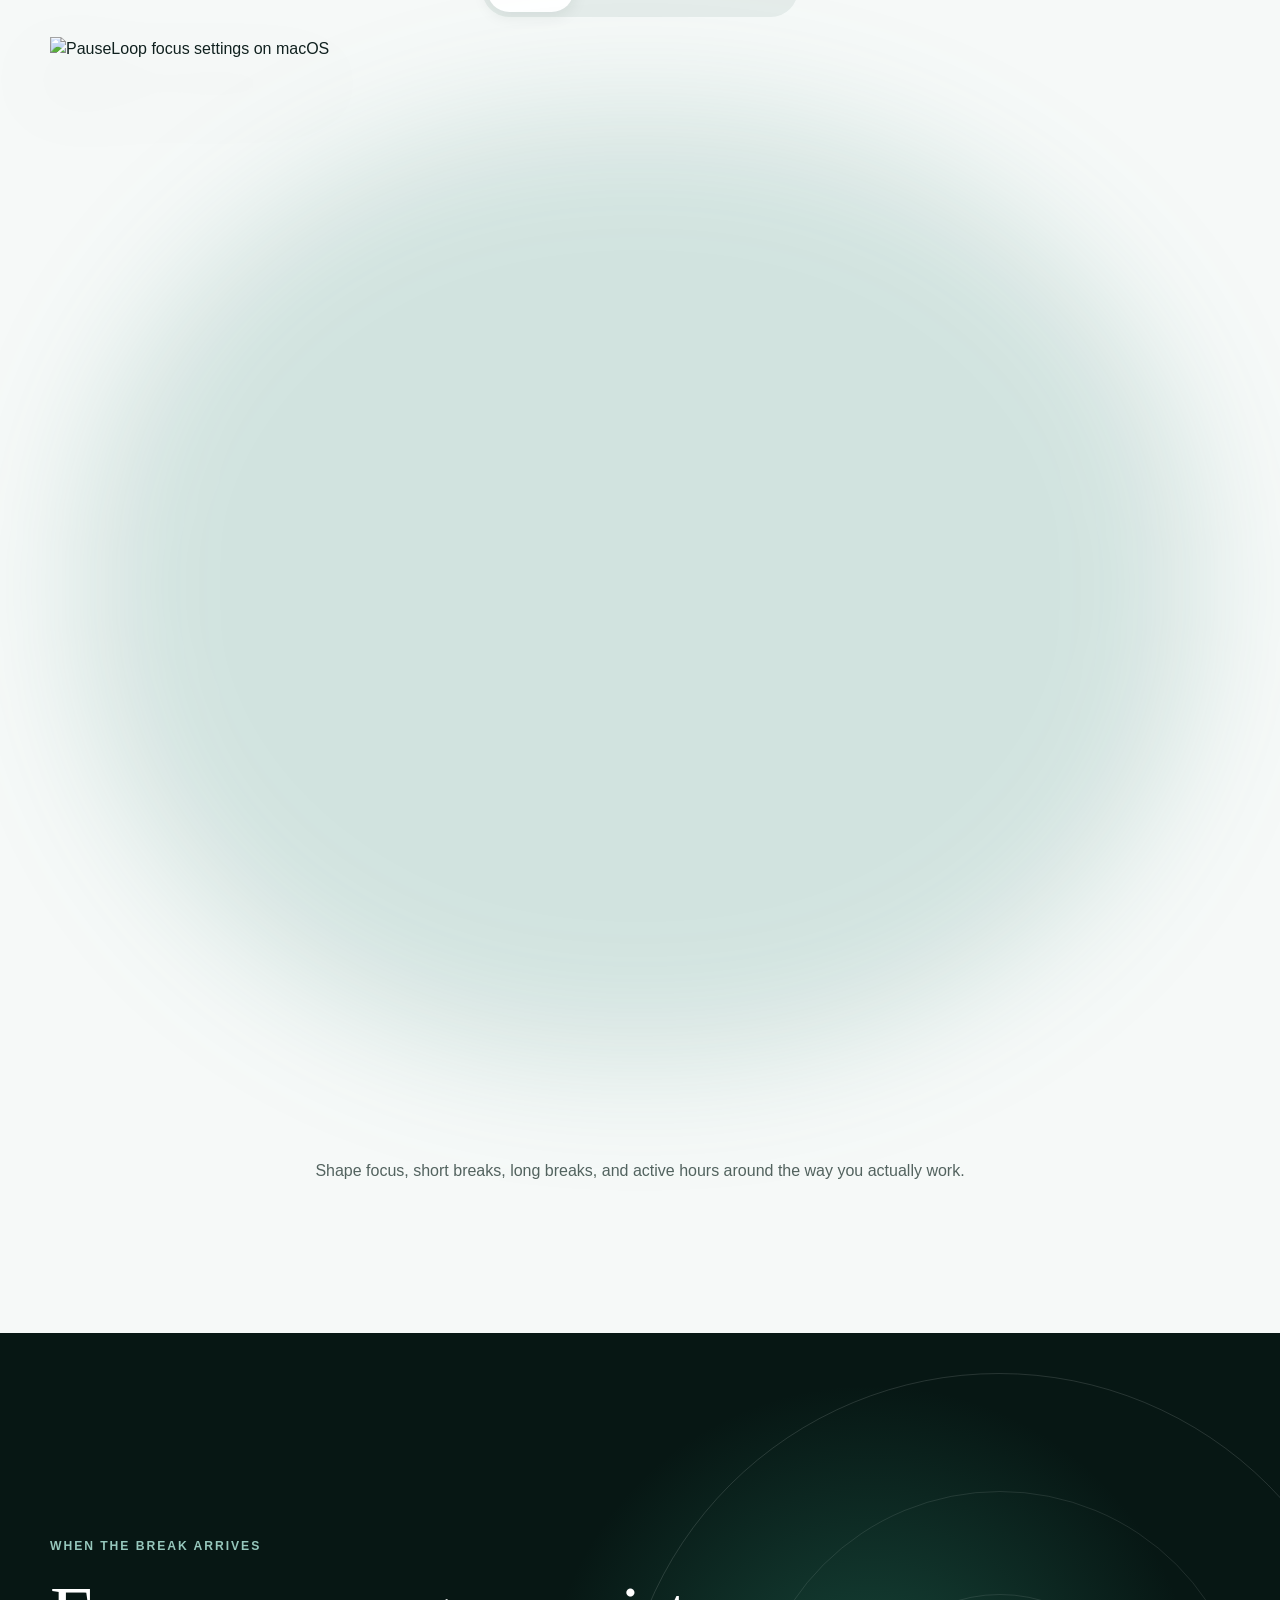
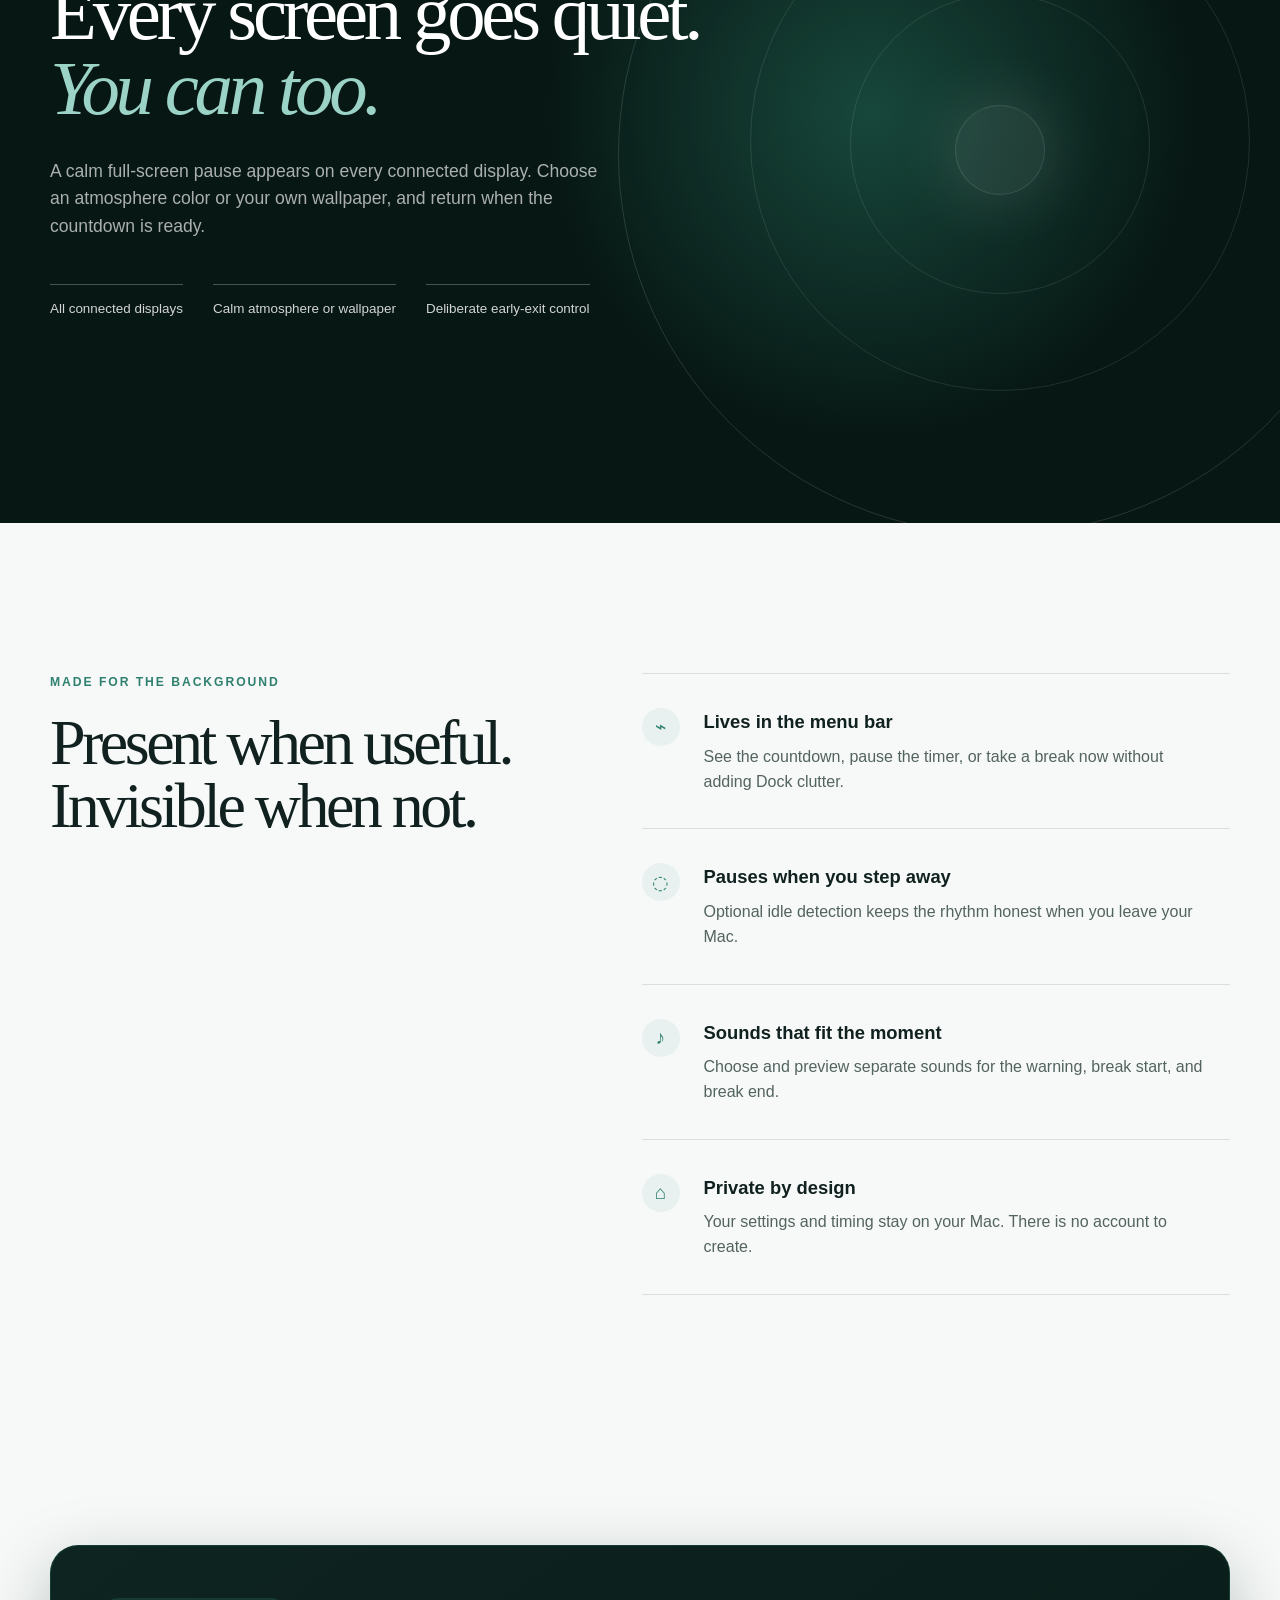
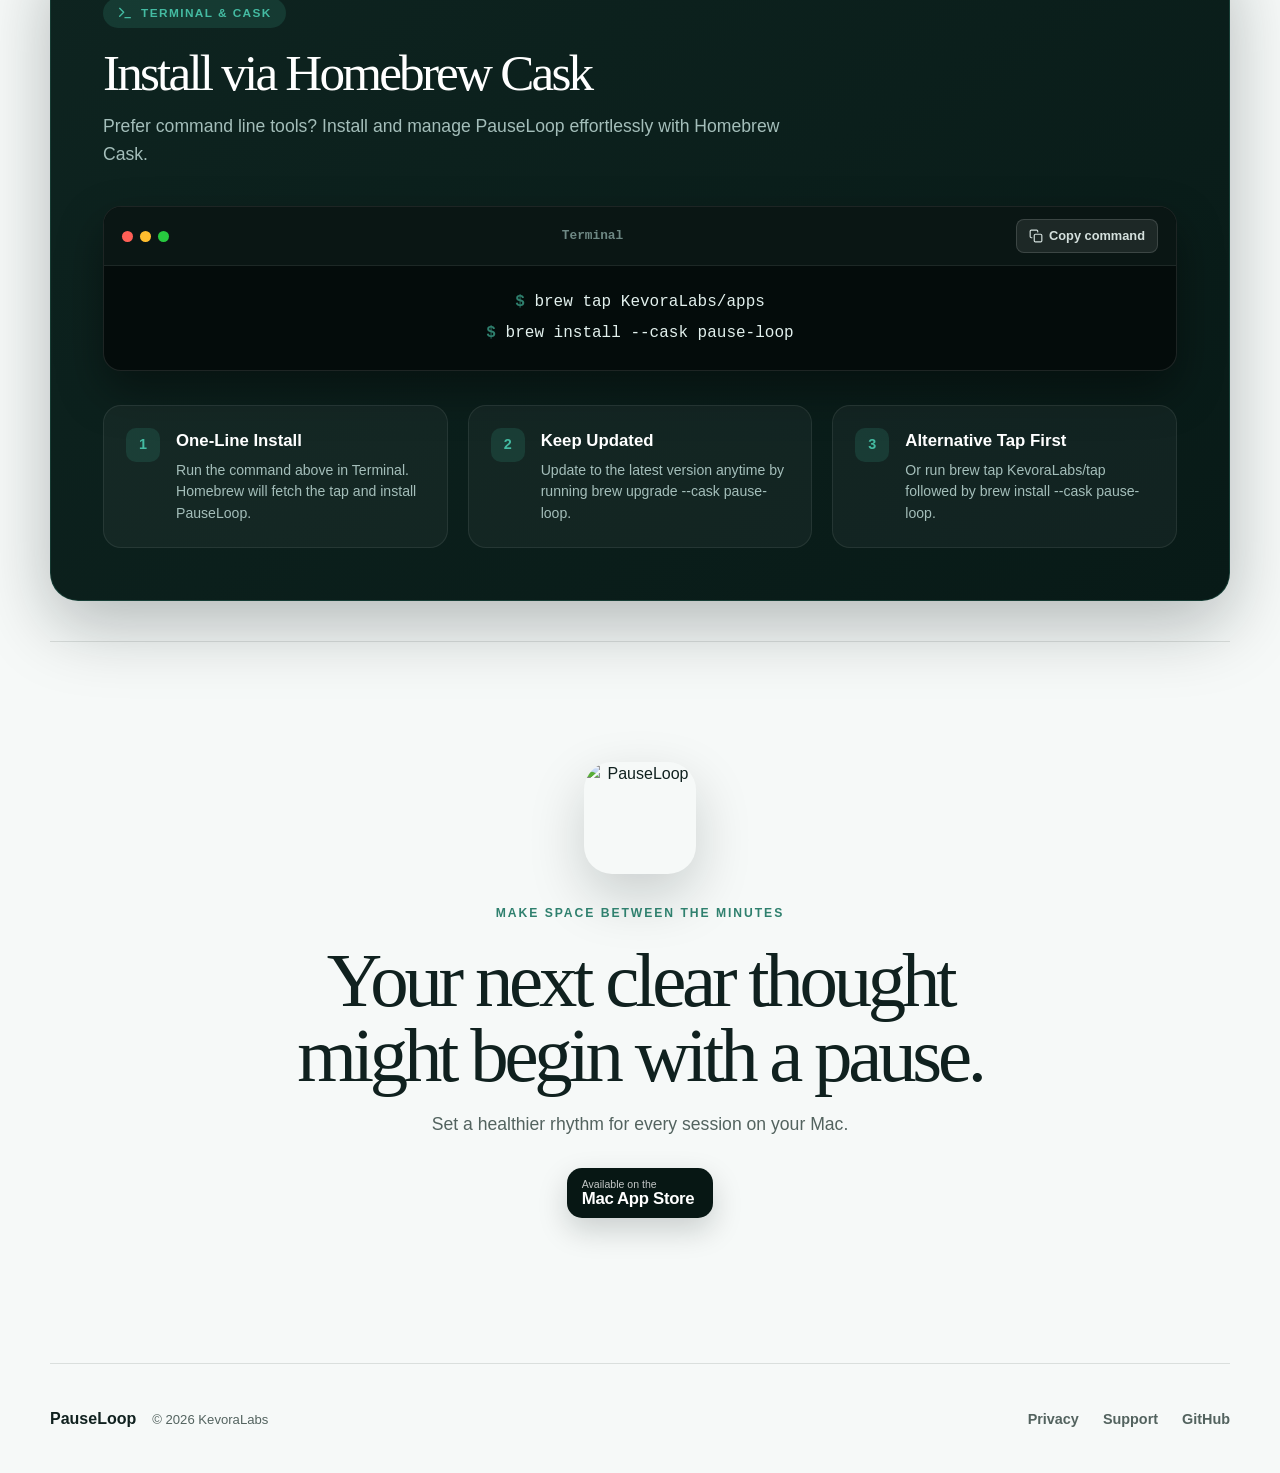
==== commit f8e5d612: "feat(hero): restructure hero download CTA buttons, inline homebrew copy pill and update lede slogan" ====
--- a/index.html
+++ b/index.html
@@ -30,7 +30,6 @@
       </nav>
       <div class="nav-actions">
         <label class="language-control">
-          <span class="visually-hidden">Language</span>
           <select id="languageSelect" aria-label="Language">
             <option value="en-US">English</option>
             <option value="zh-Hans">简体中文</option>
@@ -50,17 +49,49 @@
       <div class="shell hero-copy reveal">
         <p class="eyebrow" data-i18n="hero.eyebrow">A quieter rhythm for macOS</p>
         <h1 data-i18n-html="hero.title">Focus has a pulse.<br><em>So should rest.</em></h1>
-        <p class="hero-lede" data-i18n="hero.lede">PauseLoop keeps your work moving, then covers every display with a calm, unmistakable break when it is time to look away.</p>
-        <div class="hero-actions">
-          <a class="store-button" href="macappstore://itunes.apple.com/app/id6790401487?mt=12&amp;l=us" data-app-store-link>
-            <svg viewBox="0 0 24 24" aria-hidden="true"><path d="M18.7 12.9c0-3.2 2.6-4.8 2.7-4.9a5.8 5.8 0 0 0-4.5-2.4c-1.9-.2-3.8 1.1-4.7 1.1-.9 0-2.4-1.1-4-1-2 .1-3.9 1.2-5 3-2.1 3.6-.5 9 1.5 12 1 1.5 2.2 3.1 3.8 3 1.5-.1 2.1-1 4-1 1.8 0 2.4 1 4 1 1.7 0 2.8-1.5 3.8-3a13 13 0 0 0 1.7-3.5 5.2 5.2 0 0 1-3.3-4.3ZM15.7 3.6A5.2 5.2 0 0 0 17 0a5.3 5.3 0 0 0-3.4 1.8 4.9 4.9 0 0 0-1.3 3.5c1.3.1 2.6-.6 3.4-1.7Z"/></svg>
-            <span><small data-i18n="store.available">Available on the</small><strong>Mac App Store</strong></span>
+        <p class="hero-lede" data-i18n="hero.lede">一款极简的 Mac 全屏休息提醒软件，到了时间自动覆盖多显示器，帮你定时放下工作、保护视力与健康。</p>
+        <!-- Download & Install Actions Group -->
+        <div class="hero-cta-group">
+          <!-- Main Buttons Row: App Store + Direct DMG -->
+          <div class="hero-buttons-row">
+            <a class="store-button" href="macappstore://itunes.apple.com/app/id6790401487?mt=12&amp;l=us" data-app-store-link>
+              <svg viewBox="0 0 24 24" aria-hidden="true"><path d="M18.7 12.9c0-3.2 2.6-4.8 2.7-4.9a5.8 5.8 0 0 0-4.5-2.4c-1.9-.2-3.8 1.1-4.7 1.1-.9 0-2.4-1.1-4-1-2 .1-3.9 1.2-5 3-2.1 3.6-.5 9 1.5 12 1 1.5 2.2 3.1 3.8 3 1.5-.1 2.1-1 4-1 1.8 0 2.4 1 4 1 1.7 0 2.8-1.5 3.8-3a13 13 0 0 0 1.7-3.5 5.2 5.2 0 0 1-3.3-4.3ZM15.7 3.6A5.2 5.2 0 0 0 17 0a5.3 5.3 0 0 0-3.4 1.8 4.9 4.9 0 0 0-1.3 3.5c1.3.1 2.6-.6 3.4-1.7Z"/></svg>
+              <span><small data-i18n="store.available">Available on the</small><strong>Mac App Store</strong></span>
+            </a>
+
+            <a class="dmg-button" href="https://github.com/KevoraLabs/homebrew-apps/releases/download/pause-loop-v1.0/pause-loop-1.0.dmg">
+              <svg width="18" height="18" viewBox="0 0 24 24" fill="none" stroke="currentColor" stroke-width="2.2" stroke-linecap="round" stroke-linejoin="round">
+                <path d="M21 15v4a2 2 0 0 1-2 2H5a2 2 0 0 1-2-2v-4"></path>
+                <polyline points="7 10 12 15 17 10"></polyline>
+                <line x1="12" y1="15" x2="12" y2="3"></line>
+              </svg>
+              <span data-i18n="hero.direct">DMG 直链下载</span>
+            </a>
+          </div>
+
+          <!-- Homebrew Terminal Bar -->
+          <div class="hero-homebrew-bar">
+            <span class="brew-tag">🍺 Homebrew</span>
+            <button type="button" class="brew-code-pill" data-copy="brew tap KevoraLabs/apps && brew install --cask pause-loop" aria-label="Copy Homebrew Command">
+              <code>brew tap KevoraLabs/apps && brew install --cask pause-loop</code>
+              <svg class="copy-icon" width="14" height="14" viewBox="0 0 24 24" fill="none" stroke="currentColor" stroke-width="2" stroke-linecap="round" stroke-linejoin="round">
+                <rect x="9" y="9" width="13" height="13" rx="2" ry="2"></rect>
+                <path d="M5 15H4a2 2 0 0 1-2-2V4a2 2 0 0 1 2-2h9a2 2 0 0 1 2 2v1"></path>
+              </svg>
+              <span class="copy-hint" data-i18n="install.copy">Copy</span>
+            </button>
+          </div>
+        </div>
+
+        <!-- Footer Meta & Preview Scroll Indicator -->
+        <div class="hero-footer-meta">
+          <span class="requirements" data-i18n="hero.requirements">Native for macOS 14 and later · No account required</span>
+          <span class="meta-dot">·</span>
+          <a class="preview-scroll-link" href="#experience">
+            <span data-i18n="hero.see">See how it feels</span>
+            <span aria-hidden="true">↓</span>
           </a>
-          <a class="quiet-link" href="#experience"><span data-i18n="hero.see">See how it feels</span><span aria-hidden="true">↓</span></a>
-          <a class="quiet-link" href="https://github.com/KevoraLabs/homebrew-apps/releases/download/pause-loop-v1.0/pause-loop-1.0.dmg"><span data-i18n="hero.direct">Direct download</span></a>
-        </div>
-        <p class="requirements" data-i18n="hero.requirements">Native for macOS 14 and later · No account required</p>
-        <p class="hero-homebrew"><span data-i18n="hero.homebrewLabel">Or install via Homebrew:</span><a href="#install" class="homebrew-inline-link"><code>brew tap KevoraLabs/apps && brew install --cask pause-loop</code> →</a></p>
+        </div>
       </div>
 
       <div class="shell hero-product reveal">
--- a/styles.css
+++ b/styles.css
@@ -92,7 +92,22 @@
 .hero h1 { margin: 0; font-size: clamp(4rem, 9vw, 8rem); }
 .hero h1 em, h2 em { color: var(--pine); font-weight: 500; }
 .hero-lede { max-width: 720px; margin: 34px auto 0; color: var(--ink-soft); font-size: clamp(1.08rem, 2vw, 1.35rem); }
-.hero-actions { display: flex; justify-content: center; align-items: center; gap: 26px; margin-top: 34px; }
+.hero-cta-group {
+  margin-top: 36px;
+  display: flex;
+  flex-direction: column;
+  align-items: center;
+  gap: 16px;
+}
+
+.hero-buttons-row {
+  display: flex;
+  align-items: center;
+  justify-content: center;
+  gap: 16px;
+  flex-wrap: wrap;
+}
+
 .store-button {
   display: inline-flex; align-items: center; gap: 11px; padding: 11px 19px 11px 15px;
   border-radius: 15px; background: var(--night); color: white; text-decoration: none;
@@ -103,9 +118,126 @@
 .store-button span { display: grid; text-align: left; line-height: 1.05; }
 .store-button small { font-size: .66rem; opacity: .76; }
 .store-button strong { font-size: 1.05rem; letter-spacing: -.02em; }
-.quiet-link { display: inline-flex; gap: 10px; text-decoration: none; color: var(--ink-soft); font-weight: 650; }
-.quiet-link:hover { color: var(--pine); }
-.requirements { color: #70807c; font-size: .82rem; margin: 20px 0 0; }
+
+.dmg-button {
+  display: inline-flex;
+  align-items: center;
+  gap: 10px;
+  padding: 13px 22px;
+  border-radius: 15px;
+  background: var(--pine-deep);
+  color: white;
+  text-decoration: none;
+  font-weight: 700;
+  font-size: 0.95rem;
+  box-shadow: 0 12px 30px rgba(47, 128, 110, 0.28);
+  transition: all 0.2s ease;
+}
+
+.dmg-button:hover {
+  transform: translateY(-2px);
+  background: var(--pine);
+  box-shadow: 0 16px 36px rgba(47, 128, 110, 0.38);
+}
+
+.hero-homebrew-bar {
+  display: flex;
+  align-items: center;
+  justify-content: center;
+  gap: 10px;
+  background: rgba(255, 255, 255, 0.85);
+  border: 1px solid rgba(47, 128, 110, 0.22);
+  padding: 6px 8px 6px 14px;
+  border-radius: 999px;
+  box-shadow: 0 8px 24px rgba(7, 23, 20, 0.06);
+  backdrop-filter: blur(10px);
+  max-width: 100%;
+  flex-wrap: wrap;
+}
+
+.brew-tag {
+  font-size: 0.8rem;
+  font-weight: 800;
+  color: var(--pine-deep);
+  letter-spacing: -0.01em;
+}
+
+.brew-code-pill {
+  display: inline-flex;
+  align-items: center;
+  gap: 8px;
+  background: #f0f6f4;
+  border: 1px solid rgba(47, 128, 110, 0.18);
+  padding: 6px 14px;
+  border-radius: 999px;
+  cursor: pointer;
+  font-family: inherit;
+  transition: all 0.2s ease;
+}
+
+.brew-code-pill:hover {
+  background: #e4f0ed;
+  border-color: rgba(47, 128, 110, 0.35);
+}
+
+.brew-code-pill code {
+  font-family: ui-monospace, SFMono-Regular, Consolas, monospace;
+  font-size: 0.84rem;
+  color: var(--ink);
+  white-space: nowrap;
+}
+
+.brew-code-pill .copy-hint {
+  color: var(--pine-deep);
+  font-size: 0.78rem;
+  font-weight: 750;
+  padding: 2px 8px;
+  background: rgba(47, 128, 110, 0.12);
+  border-radius: 999px;
+  transition: all 0.2s ease;
+}
+
+.brew-code-pill.copied {
+  background: #dff2ed;
+  border-color: rgba(68, 187, 162, 0.6);
+}
+
+.brew-code-pill.copied .copy-hint {
+  background: var(--pine-deep);
+  color: white;
+}
+
+.hero-footer-meta {
+  margin-top: 16px;
+  display: flex;
+  align-items: center;
+  justify-content: center;
+  gap: 10px;
+  font-size: 0.85rem;
+  color: var(--ink-soft);
+  flex-wrap: wrap;
+}
+
+.requirements { color: #70807c; font-size: .85rem; margin: 0; }
+
+.preview-scroll-link {
+  color: var(--pine-deep);
+  font-weight: 700;
+  text-decoration: none;
+  display: inline-flex;
+  align-items: center;
+  gap: 4px;
+  transition: color 0.2s ease;
+}
+
+.preview-scroll-link:hover {
+  color: var(--pine);
+  text-decoration: underline;
+}
+
+.meta-dot {
+  opacity: 0.5;
+}
 .hero-product { position: relative; z-index: 2; margin-top: 72px; }
 .hero-product img {
   position: relative;
@@ -311,9 +443,44 @@
 }
 
 .hero-homebrew { color: var(--ink-soft); font-size: .88rem; margin-top: 16px; display: flex; align-items: center; justify-content: center; gap: 8px; flex-wrap: wrap; }
-.homebrew-inline-link { color: var(--pine); font-weight: 600; text-decoration: none; transition: color .2s ease; }
-.homebrew-inline-link:hover { color: var(--pine-deep); text-decoration: underline; }
-.homebrew-inline-link code { background: rgba(47, 128, 110, 0.1); padding: 3px 8px; border-radius: 6px; font-family: ui-monospace, SFMono-Regular, Consolas, monospace; font-size: .82rem; color: var(--ink); }
+.homebrew-inline-copy-btn {
+  background: transparent;
+  border: none;
+  padding: 0;
+  cursor: pointer;
+  display: inline-flex;
+  align-items: center;
+  gap: 8px;
+  font-family: inherit;
+}
+.homebrew-inline-copy-btn code {
+  background: rgba(47, 128, 110, 0.1);
+  padding: 4px 10px;
+  border-radius: 8px;
+  border: 1px solid rgba(47, 128, 110, 0.2);
+  font-family: ui-monospace, SFMono-Regular, Consolas, monospace;
+  font-size: .84rem;
+  color: var(--pine-deep);
+  transition: all .2s ease;
+}
+.homebrew-inline-copy-btn:hover code {
+  background: rgba(47, 128, 110, 0.18);
+  border-color: rgba(47, 128, 110, 0.35);
+}
+.homebrew-inline-copy-btn .copy-hint {
+  color: var(--pine);
+  font-size: .8rem;
+  font-weight: 700;
+  transition: color .2s ease;
+}
+.homebrew-inline-copy-btn.copied code {
+  background: rgba(47, 128, 110, 0.25);
+  border-color: rgba(68, 187, 162, 0.6);
+  color: #1b6353;
+}
+.homebrew-inline-copy-btn.copied .copy-hint {
+  color: #1b6353;
+}
 
 .install-section { padding-block: 100px 40px; }
 .install-card { background: linear-gradient(145deg, #0e2420, #081a17); border: 1px solid rgba(47, 128, 110, 0.3); border-radius: 28px; padding: 52px; color: white; box-shadow: 0 24px 70px rgba(7, 23, 20, 0.28); }
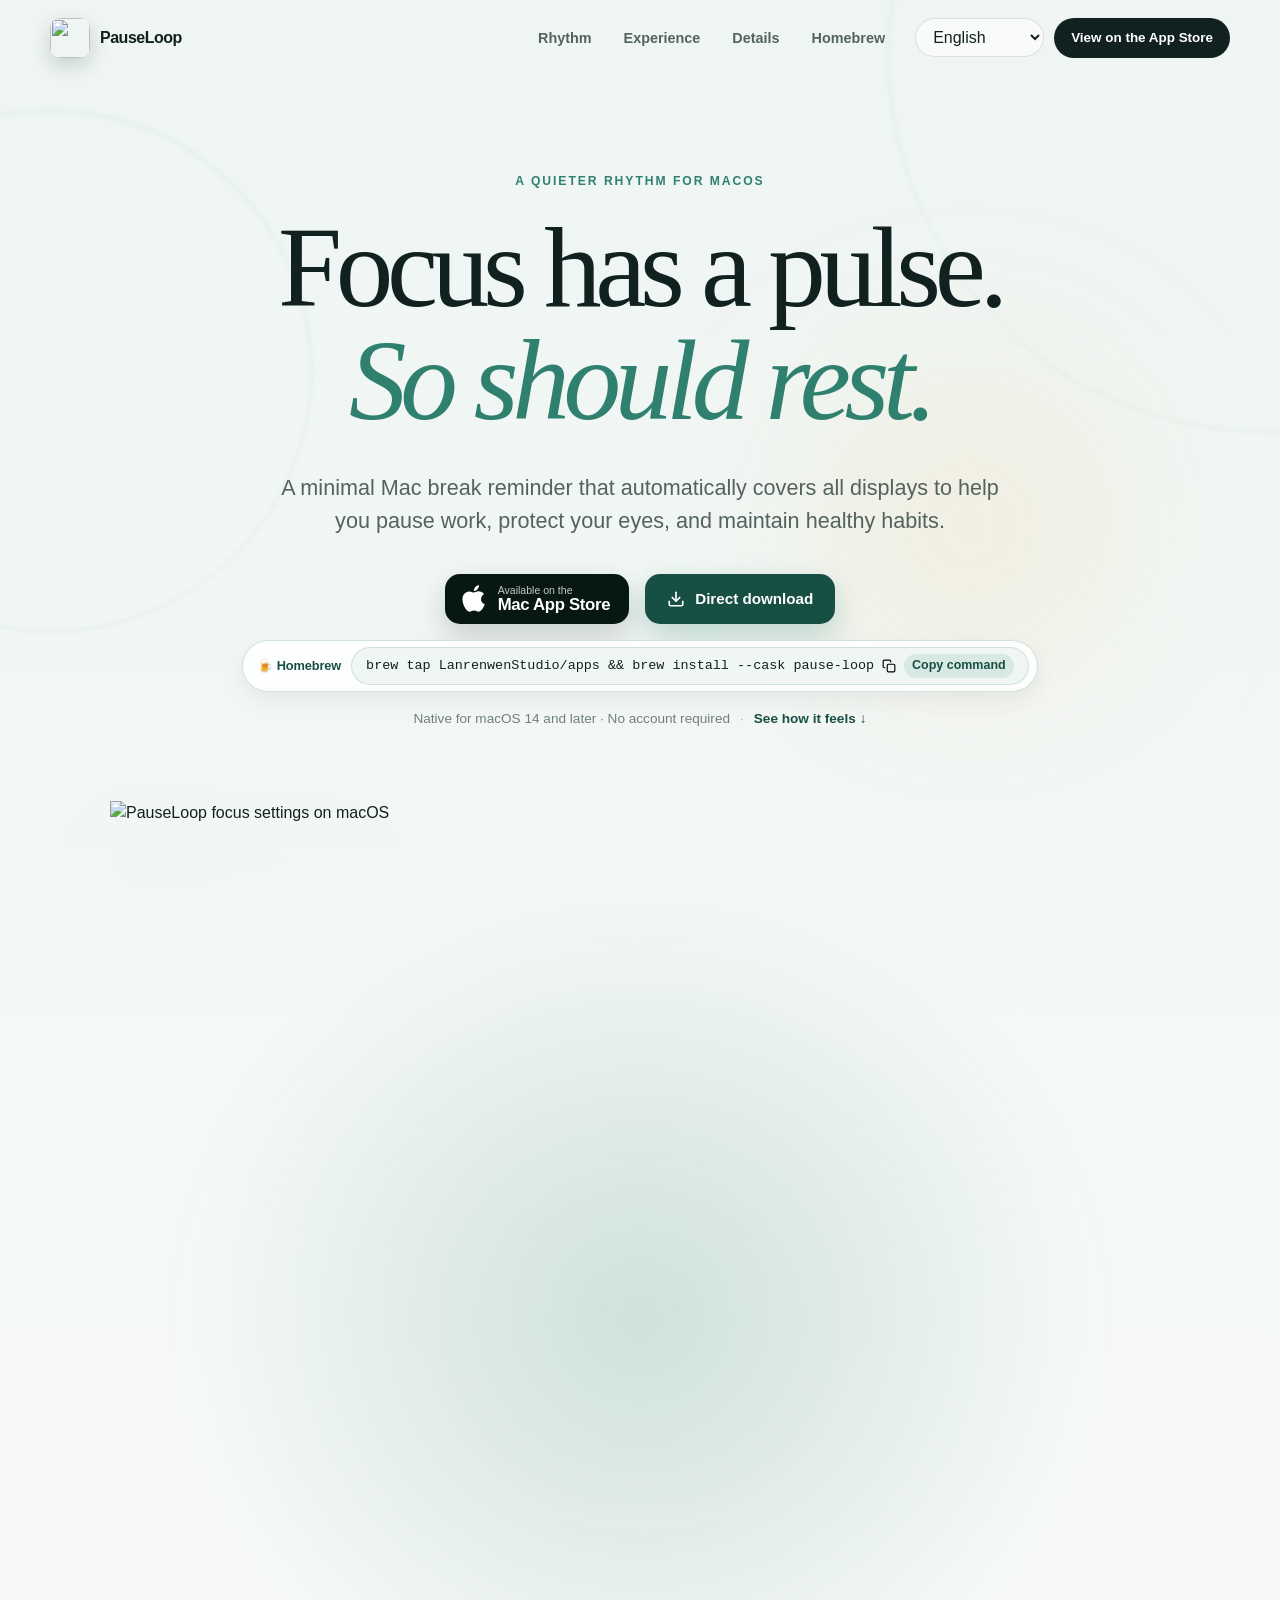
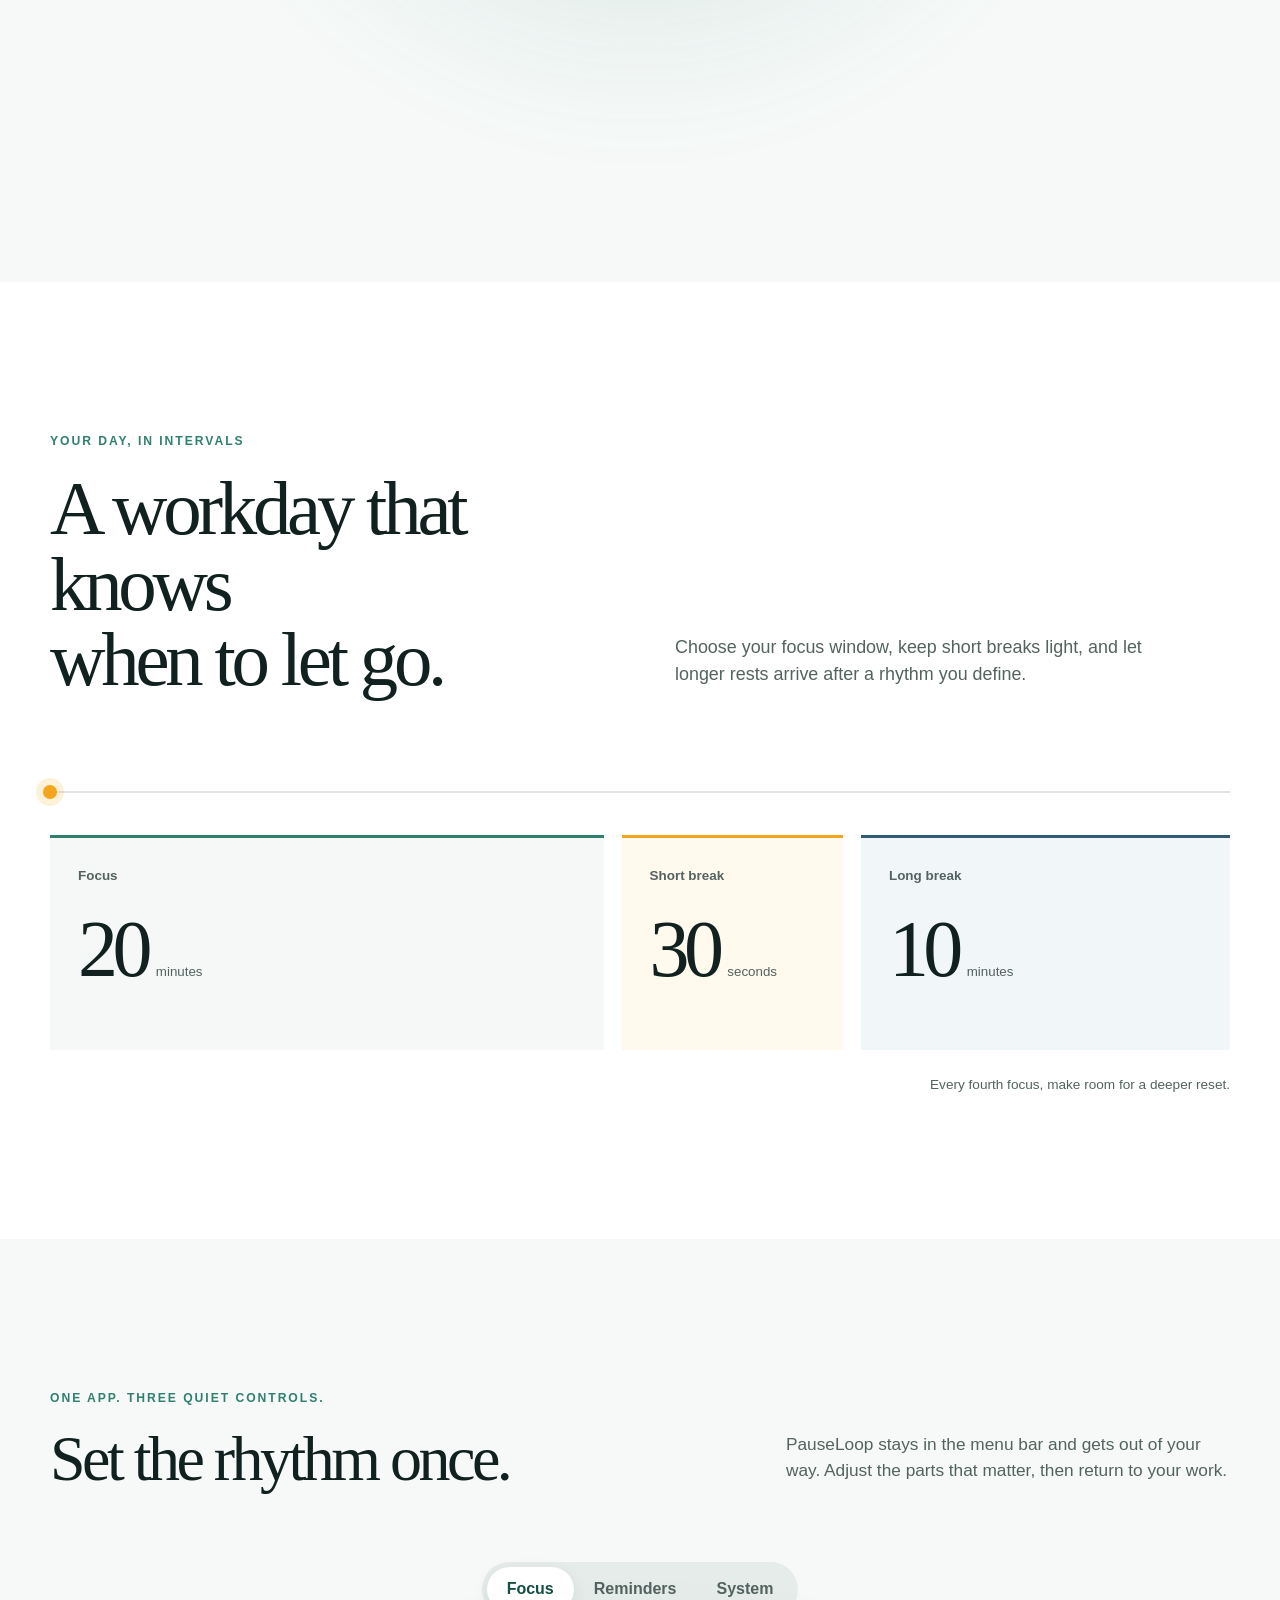
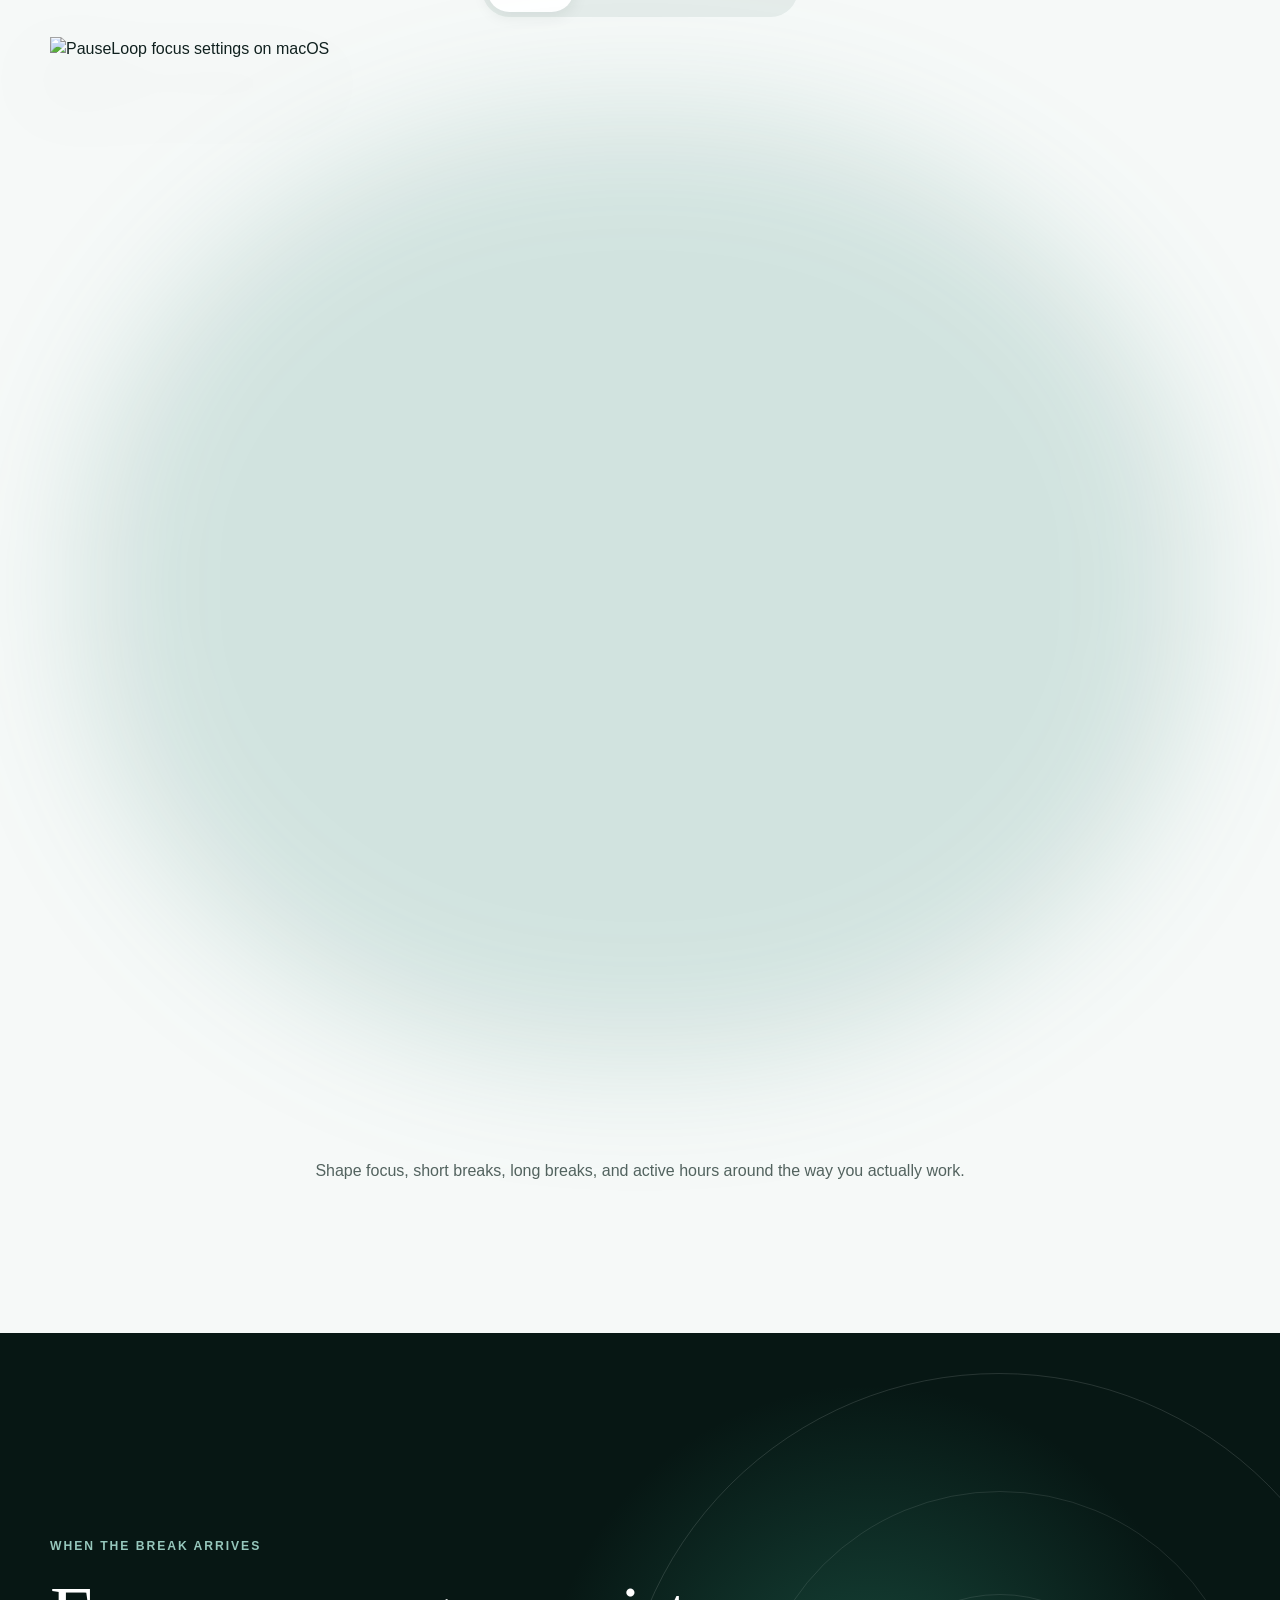
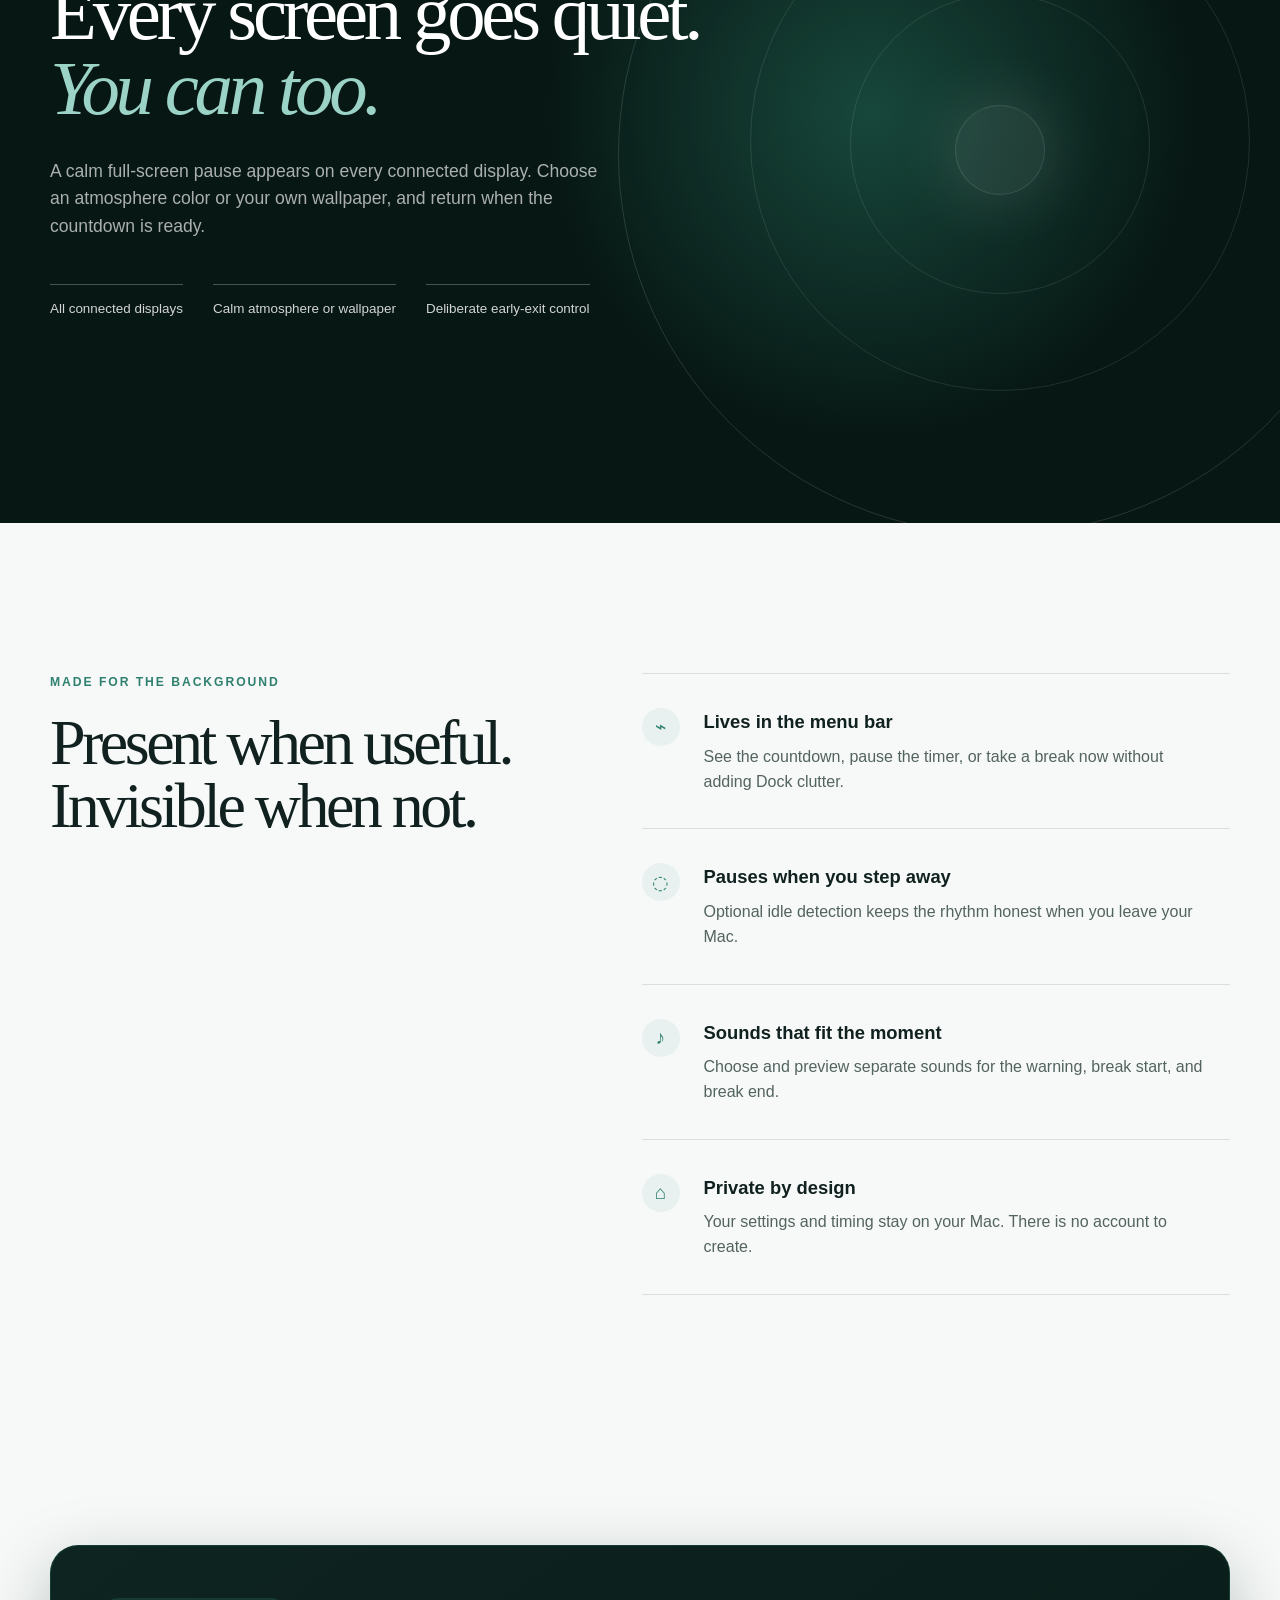
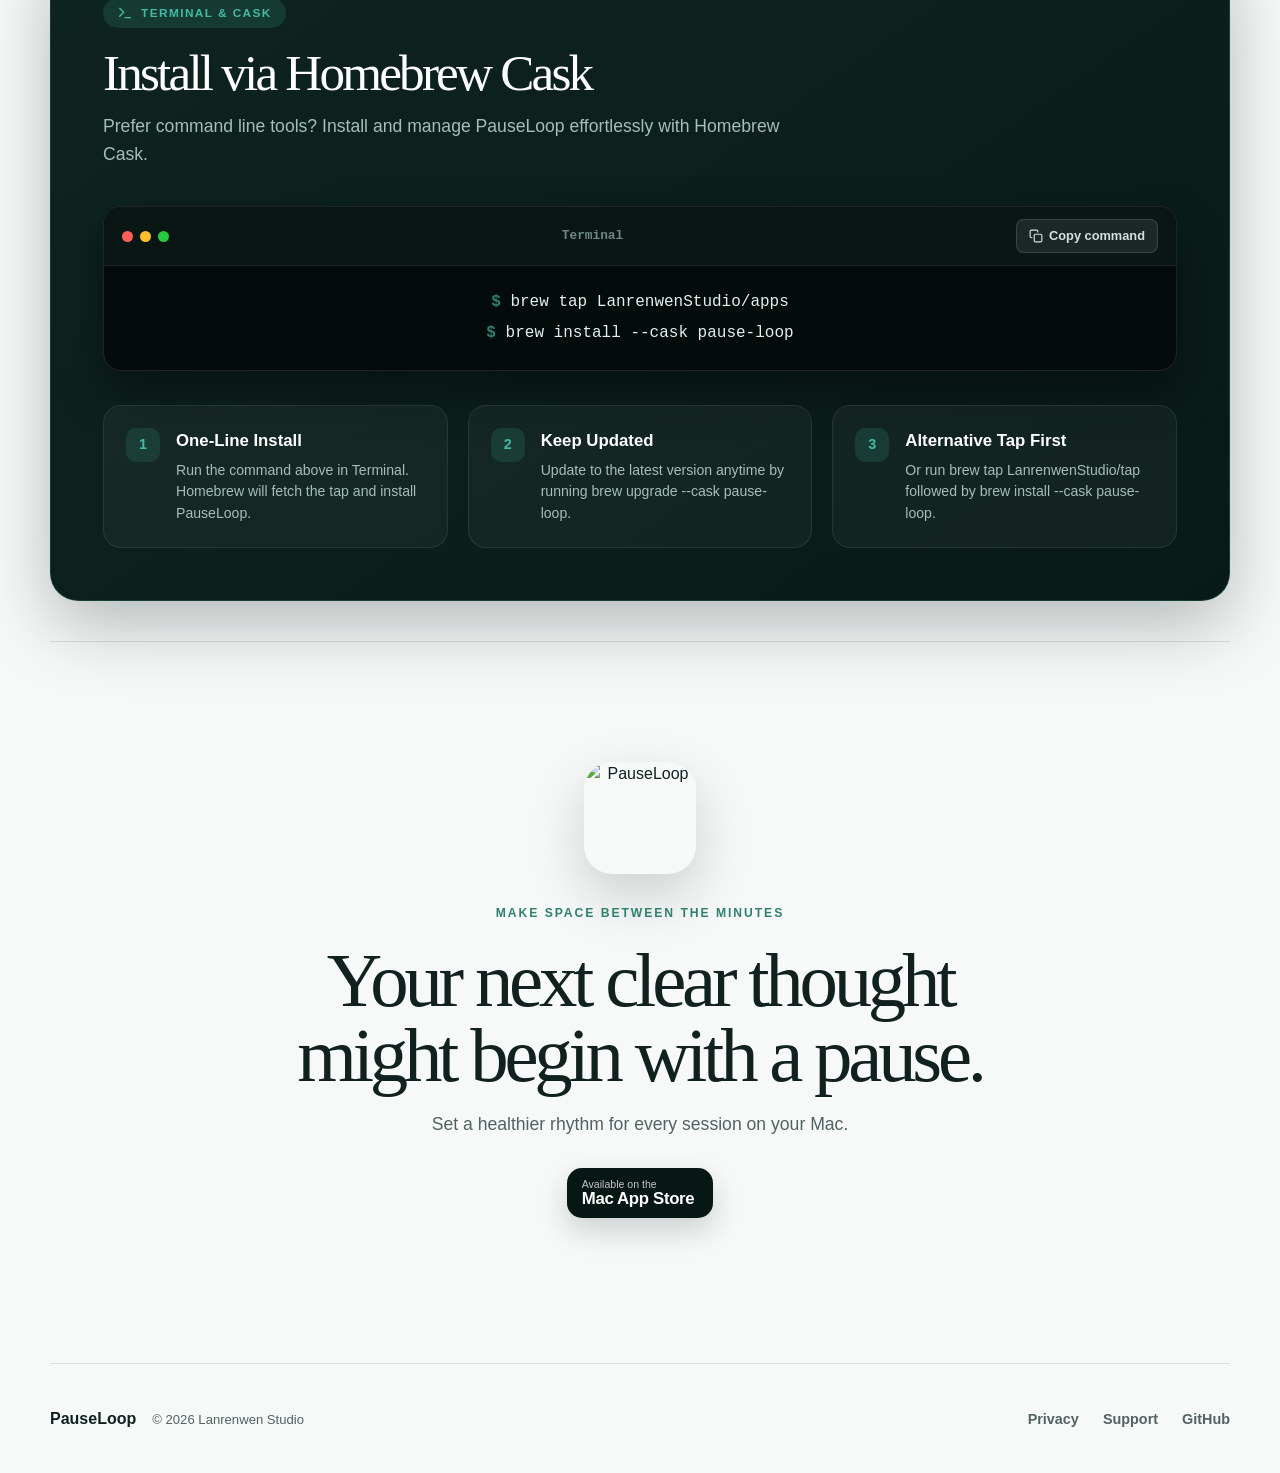
==== commit df2bb2b5: "chore: complete Lanrenwen Studio rebrand" ====
--- a/index.html
+++ b/index.html
@@ -59,7 +59,7 @@
               <span><small data-i18n="store.available">Available on the</small><strong>Mac App Store</strong></span>
             </a>
 
-            <a class="dmg-button" href="https://github.com/KevoraLabs/homebrew-apps/releases/download/pause-loop-v1.0/pause-loop-1.0.dmg">
+            <a class="dmg-button" href="https://github.com/LanrenwenStudio/homebrew-apps/releases/download/pause-loop-v1.0/pause-loop-1.0.dmg">
               <svg width="18" height="18" viewBox="0 0 24 24" fill="none" stroke="currentColor" stroke-width="2.2" stroke-linecap="round" stroke-linejoin="round">
                 <path d="M21 15v4a2 2 0 0 1-2 2H5a2 2 0 0 1-2-2v-4"></path>
                 <polyline points="7 10 12 15 17 10"></polyline>
@@ -72,8 +72,8 @@
           <!-- Homebrew Terminal Bar -->
           <div class="hero-homebrew-bar">
             <span class="brew-tag">🍺 Homebrew</span>
-            <button type="button" class="brew-code-pill" data-copy="brew tap KevoraLabs/apps && brew install --cask pause-loop" aria-label="Copy Homebrew Command">
-              <code>brew tap KevoraLabs/apps && brew install --cask pause-loop</code>
+            <button type="button" class="brew-code-pill" data-copy="brew tap LanrenwenStudio/apps && brew install --cask pause-loop" aria-label="Copy Homebrew Command">
+              <code>brew tap LanrenwenStudio/apps && brew install --cask pause-loop</code>
               <svg class="copy-icon" width="14" height="14" viewBox="0 0 24 24" fill="none" stroke="currentColor" stroke-width="2" stroke-linecap="round" stroke-linejoin="round">
                 <rect x="9" y="9" width="13" height="13" rx="2" ry="2"></rect>
                 <path d="M5 15H4a2 2 0 0 1-2-2V4a2 2 0 0 1 2-2h9a2 2 0 0 1 2 2v1"></path>
@@ -189,13 +189,13 @@
                 <span></span><span></span><span></span>
               </div>
               <span class="terminal-title">Terminal</span>
-              <button class="copy-btn" data-copy="brew tap KevoraLabs/apps && brew install --cask pause-loop" aria-label="Copy command">
+              <button class="copy-btn" data-copy="brew tap LanrenwenStudio/apps && brew install --cask pause-loop" aria-label="Copy command">
                 <svg width="14" height="14" viewBox="0 0 24 24" fill="none" stroke="currentColor" stroke-width="2" stroke-linecap="round" stroke-linejoin="round"><rect x="9" y="9" width="13" height="13" rx="2" ry="2"></rect><path d="M5 15H4a2 2 0 0 1-2-2V4a2 2 0 0 1 2-2h9a2 2 0 0 1 2 2v1"></path></svg>
                 <span data-i18n="install.copy">Copy command</span>
               </button>
             </div>
             <div class="terminal-code" style="display: flex; flex-direction: column; gap: 6px;">
-              <div><span class="prompt">$</span> <code>brew tap KevoraLabs/apps</code></div>
+              <div><span class="prompt">$</span> <code>brew tap LanrenwenStudio/apps</code></div>
               <div><span class="prompt">$</span> <code>brew install --cask pause-loop</code></div>
             </div>
           </div>
@@ -219,7 +219,7 @@
               <div class="step-num">3</div>
               <div>
                 <h3 data-i18n="install.step3.title">Alternative Tap First</h3>
-                <p data-i18n="install.step3.desc">Or run <code class="mini-code">brew tap KevoraLabs/apps</code> followed by <code class="mini-code">brew install --cask pause-loop</code>.</p>
+                <p data-i18n="install.step3.desc">Or run <code class="mini-code">brew tap LanrenwenStudio/apps</code> followed by <code class="mini-code">brew install --cask pause-loop</code>.</p>
               </div>
             </div>
           </div>
@@ -239,11 +239,11 @@
   </main>
 
   <footer class="footer shell">
-    <div><strong>PauseLoop</strong><span>© 2026 KevoraLabs</span></div>
+    <div><strong>PauseLoop</strong><span>© 2026 Lanrenwen Studio</span></div>
     <nav aria-label="Footer navigation">
       <a href="privacy.html" data-i18n="footer.privacy">Privacy</a>
       <a href="support.html" data-i18n="footer.support">Support</a>
-      <a href="https://github.com/KevoraLabs/pauseloop-site" data-i18n="footer.github">GitHub</a>
+      <a href="https://github.com/LanrenwenStudio/pauseloop-site" data-i18n="footer.github">GitHub</a>
     </nav>
   </footer>
 
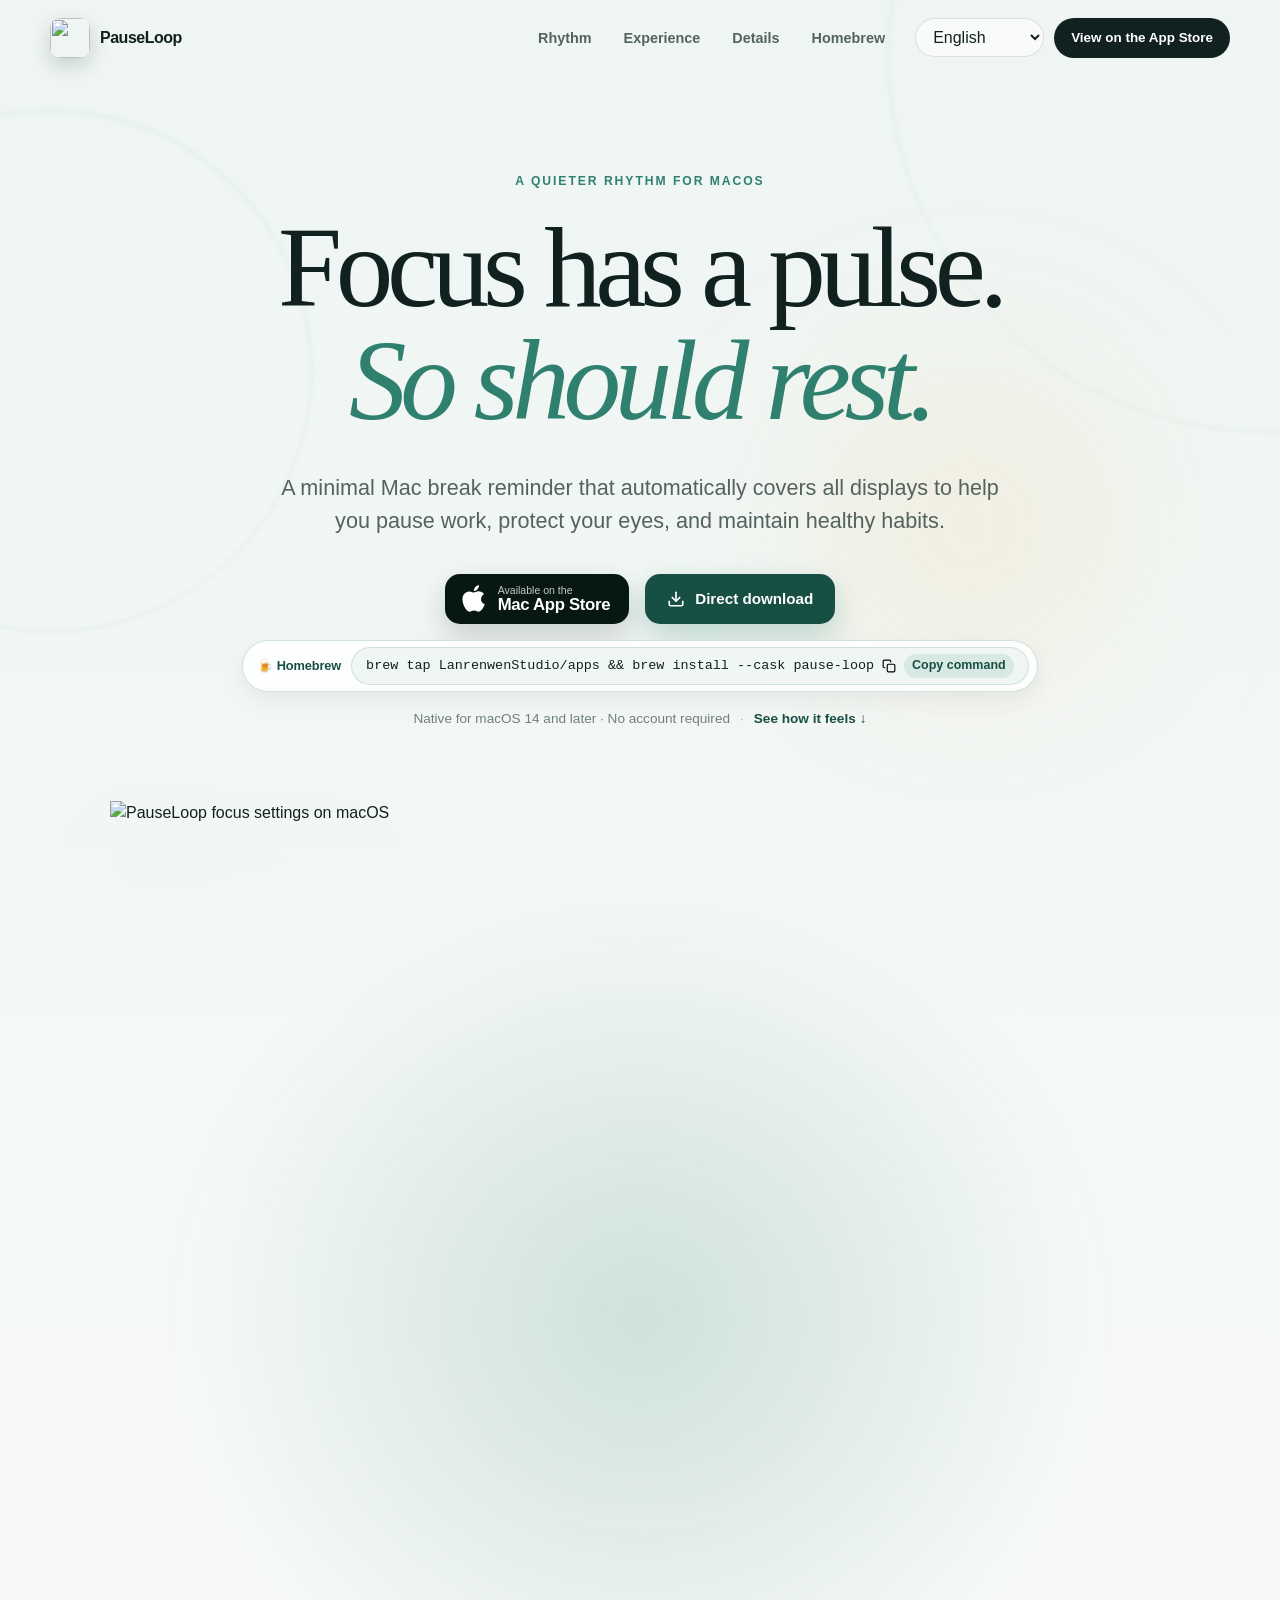
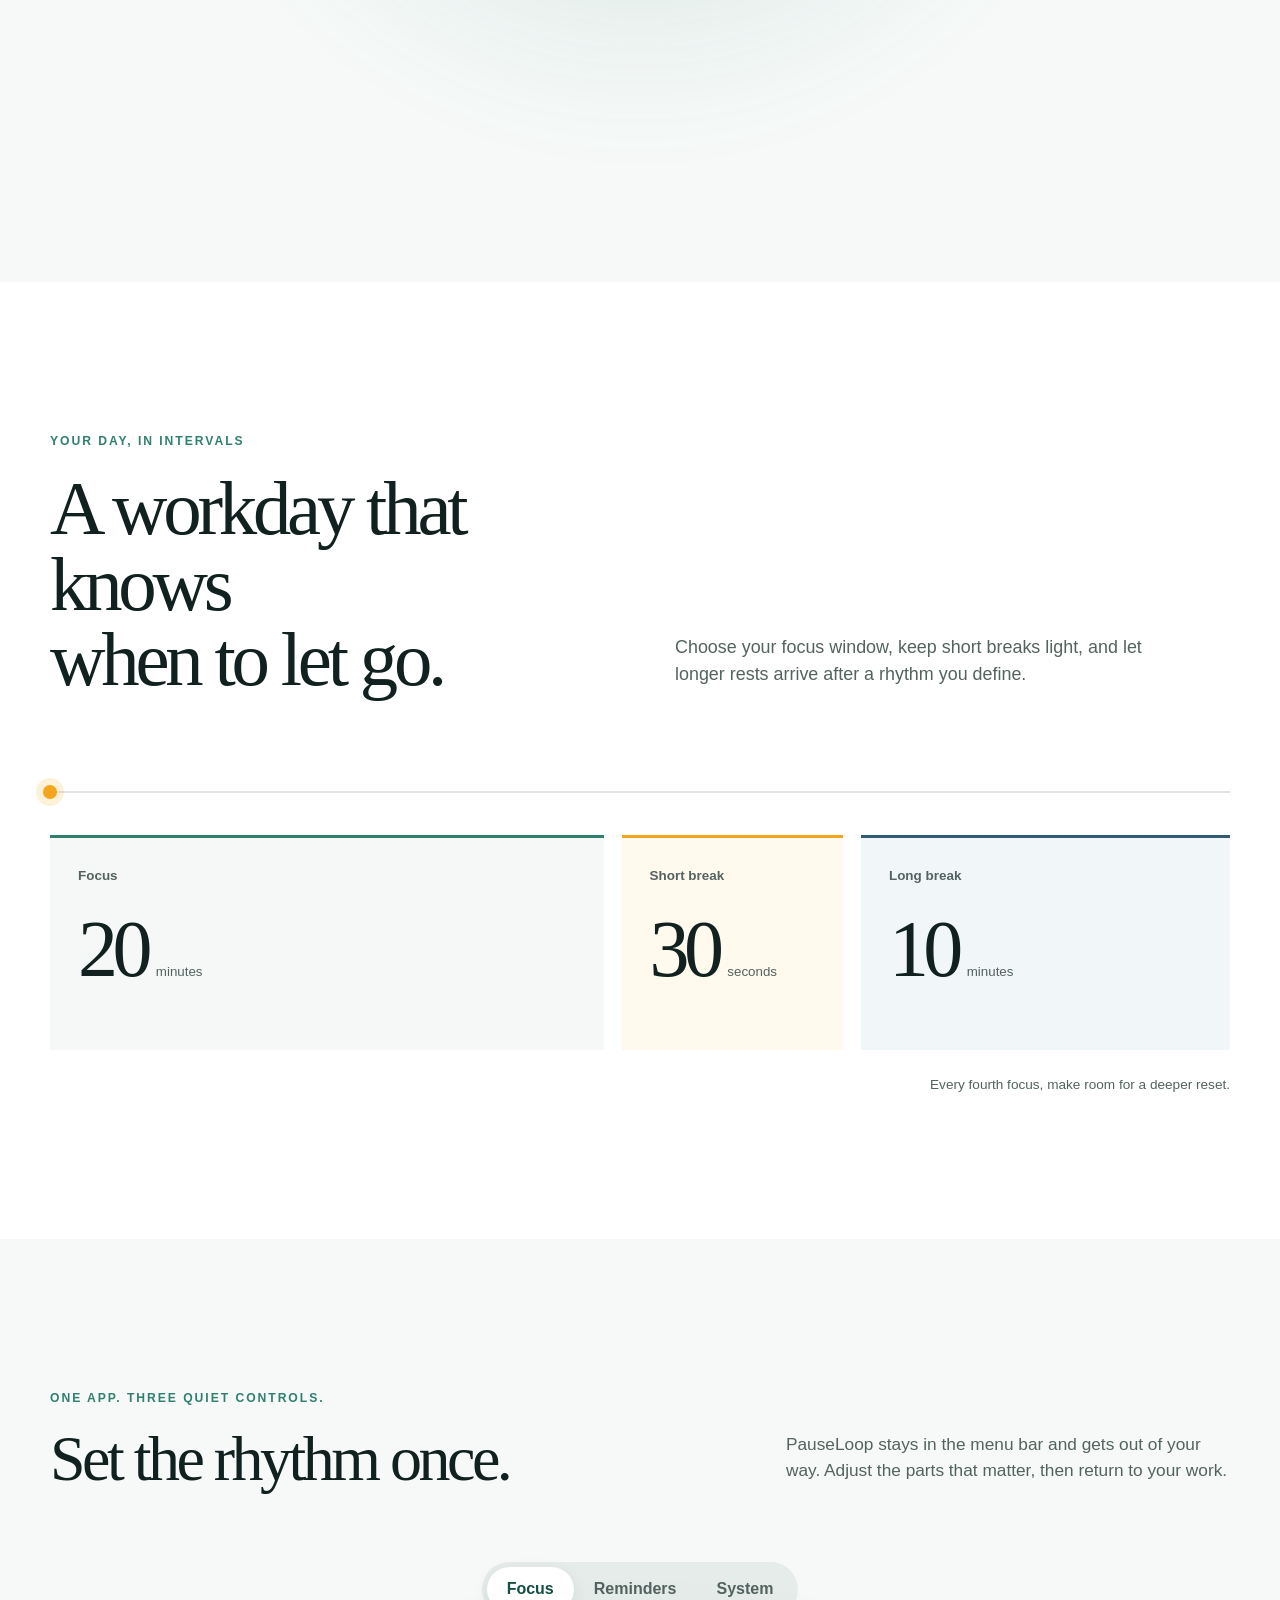
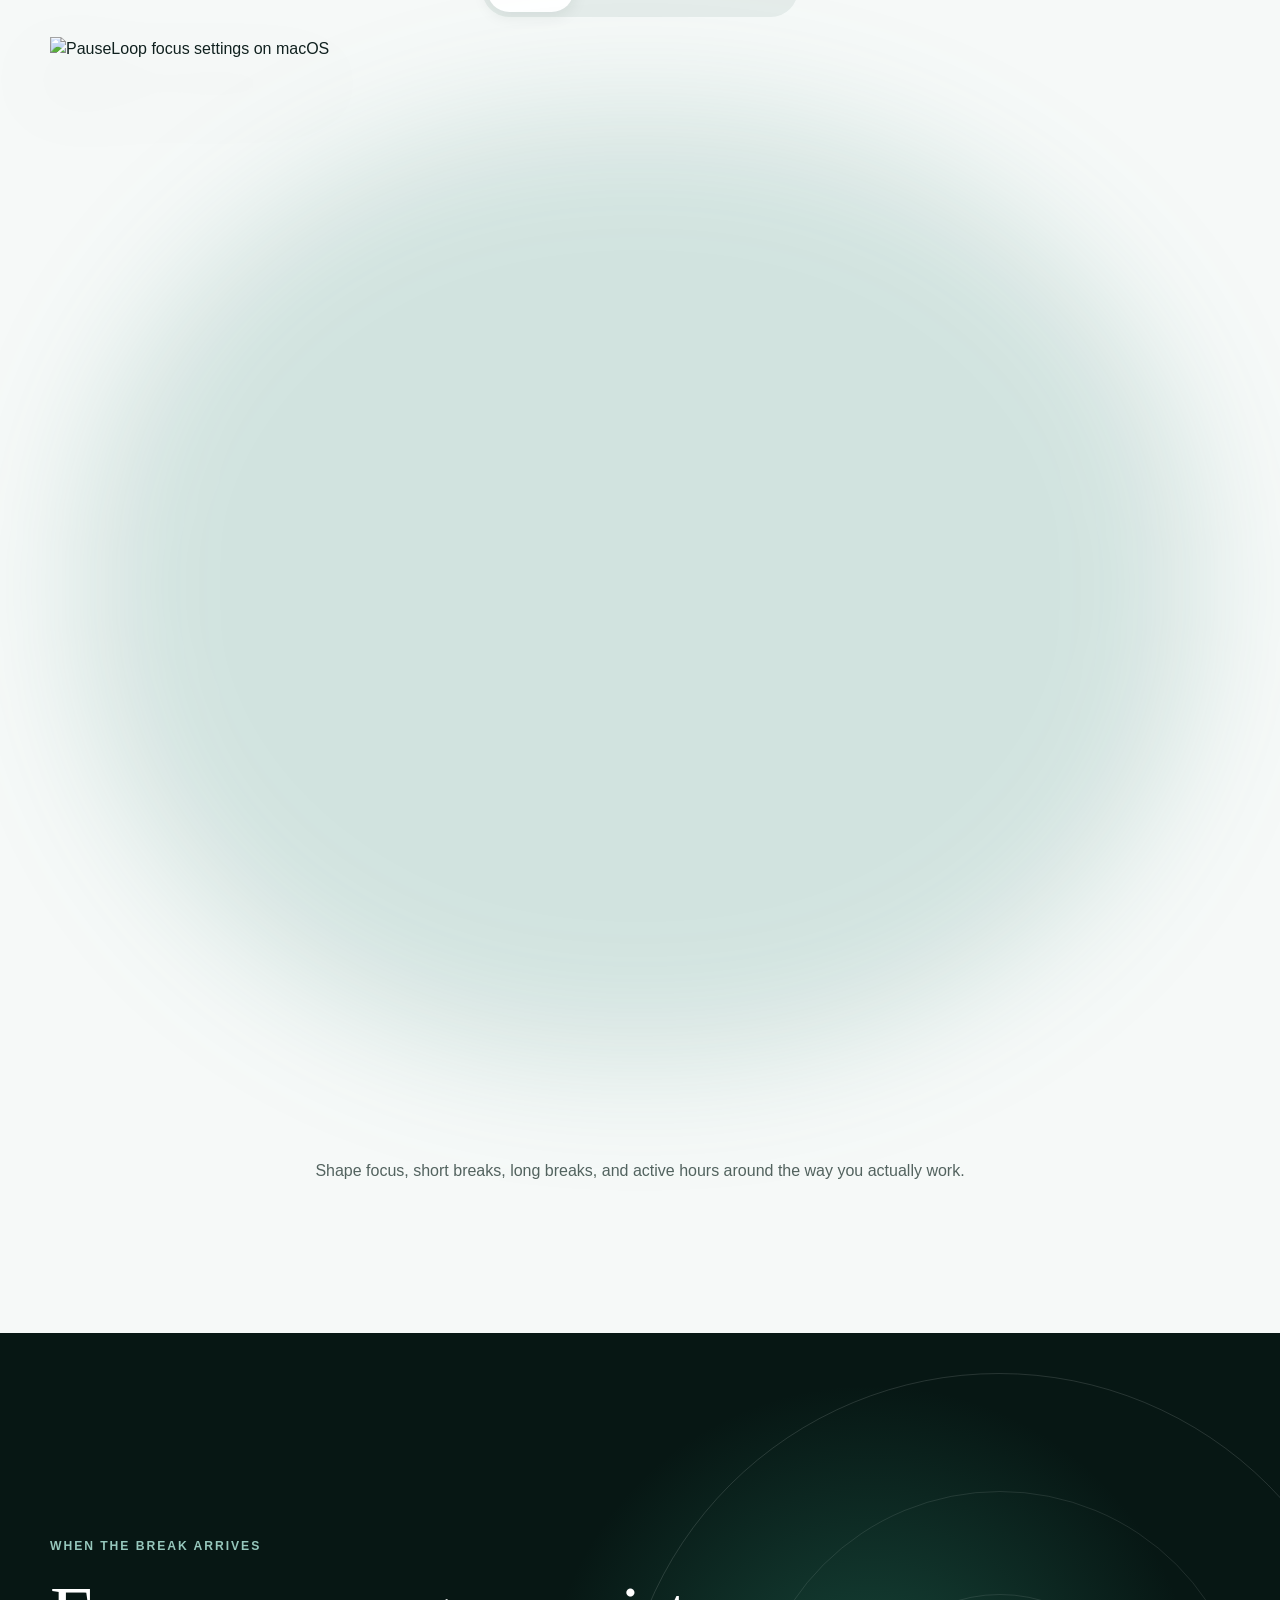
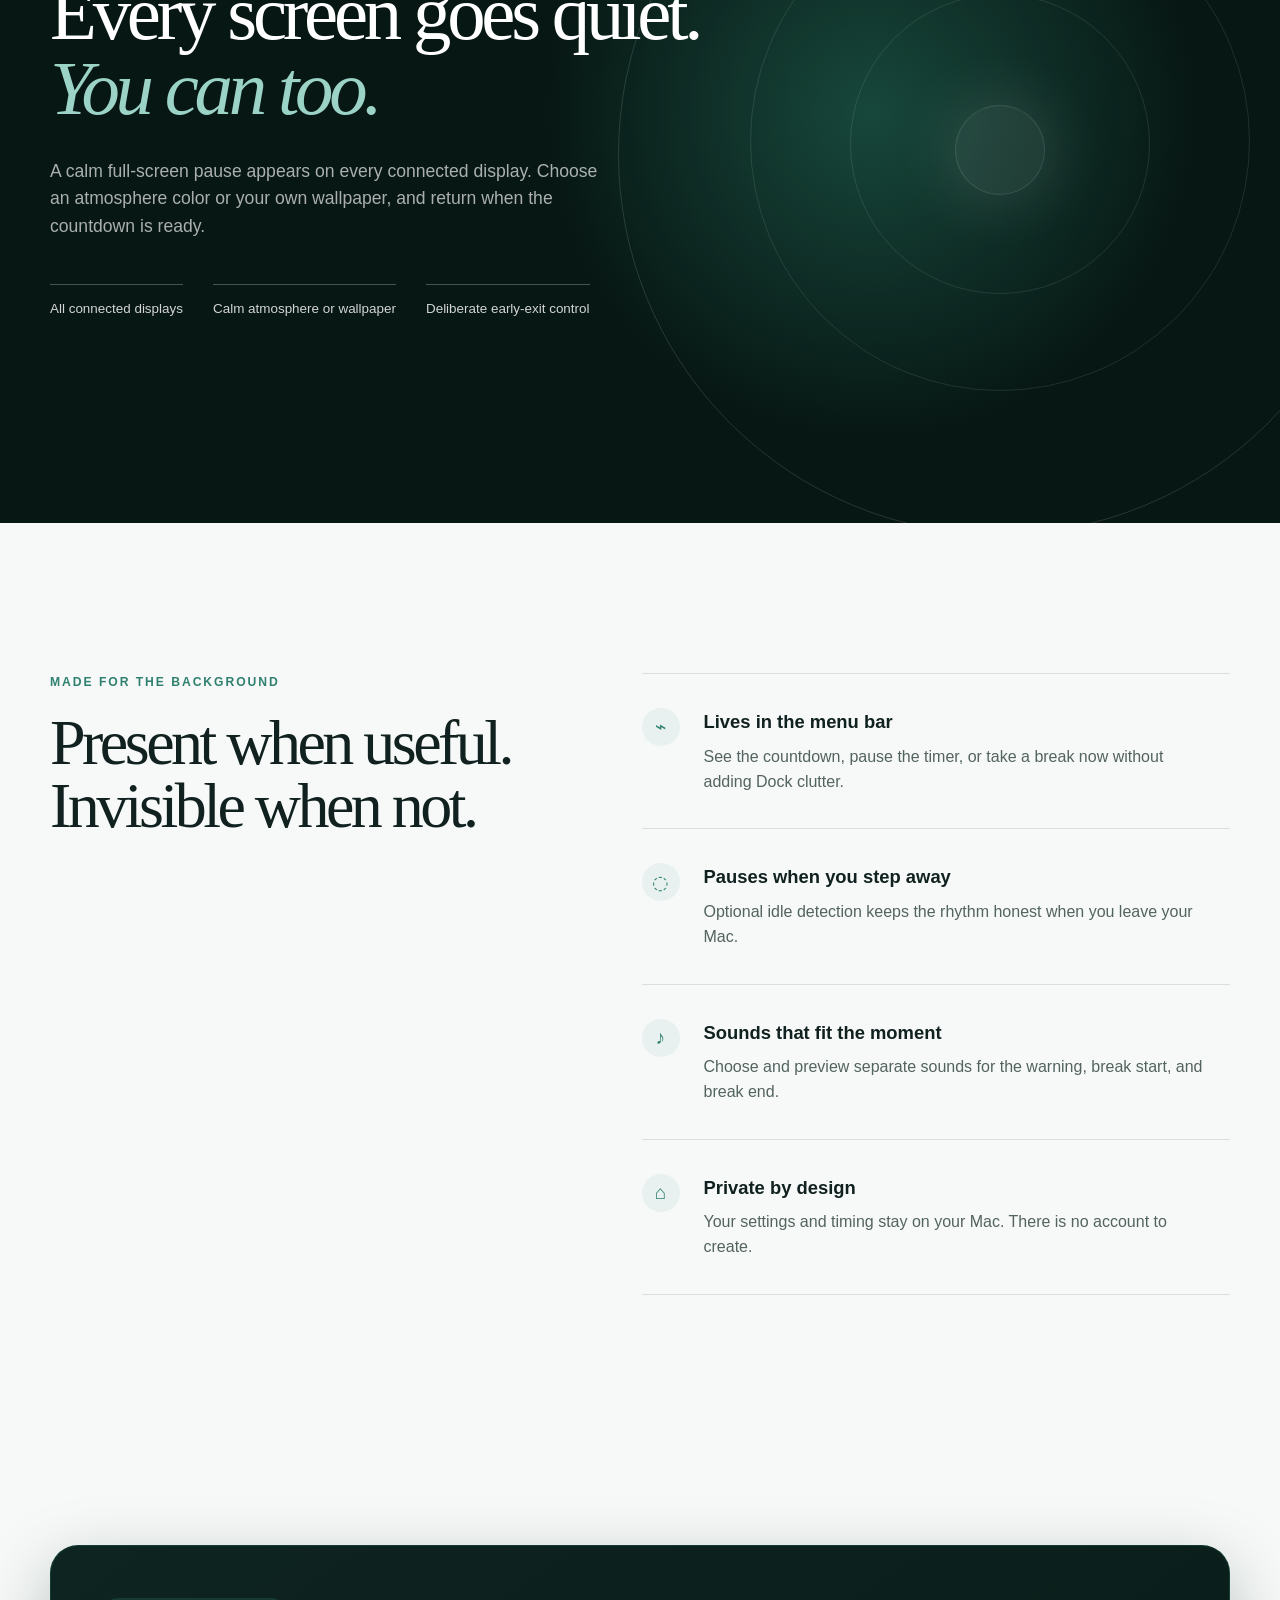
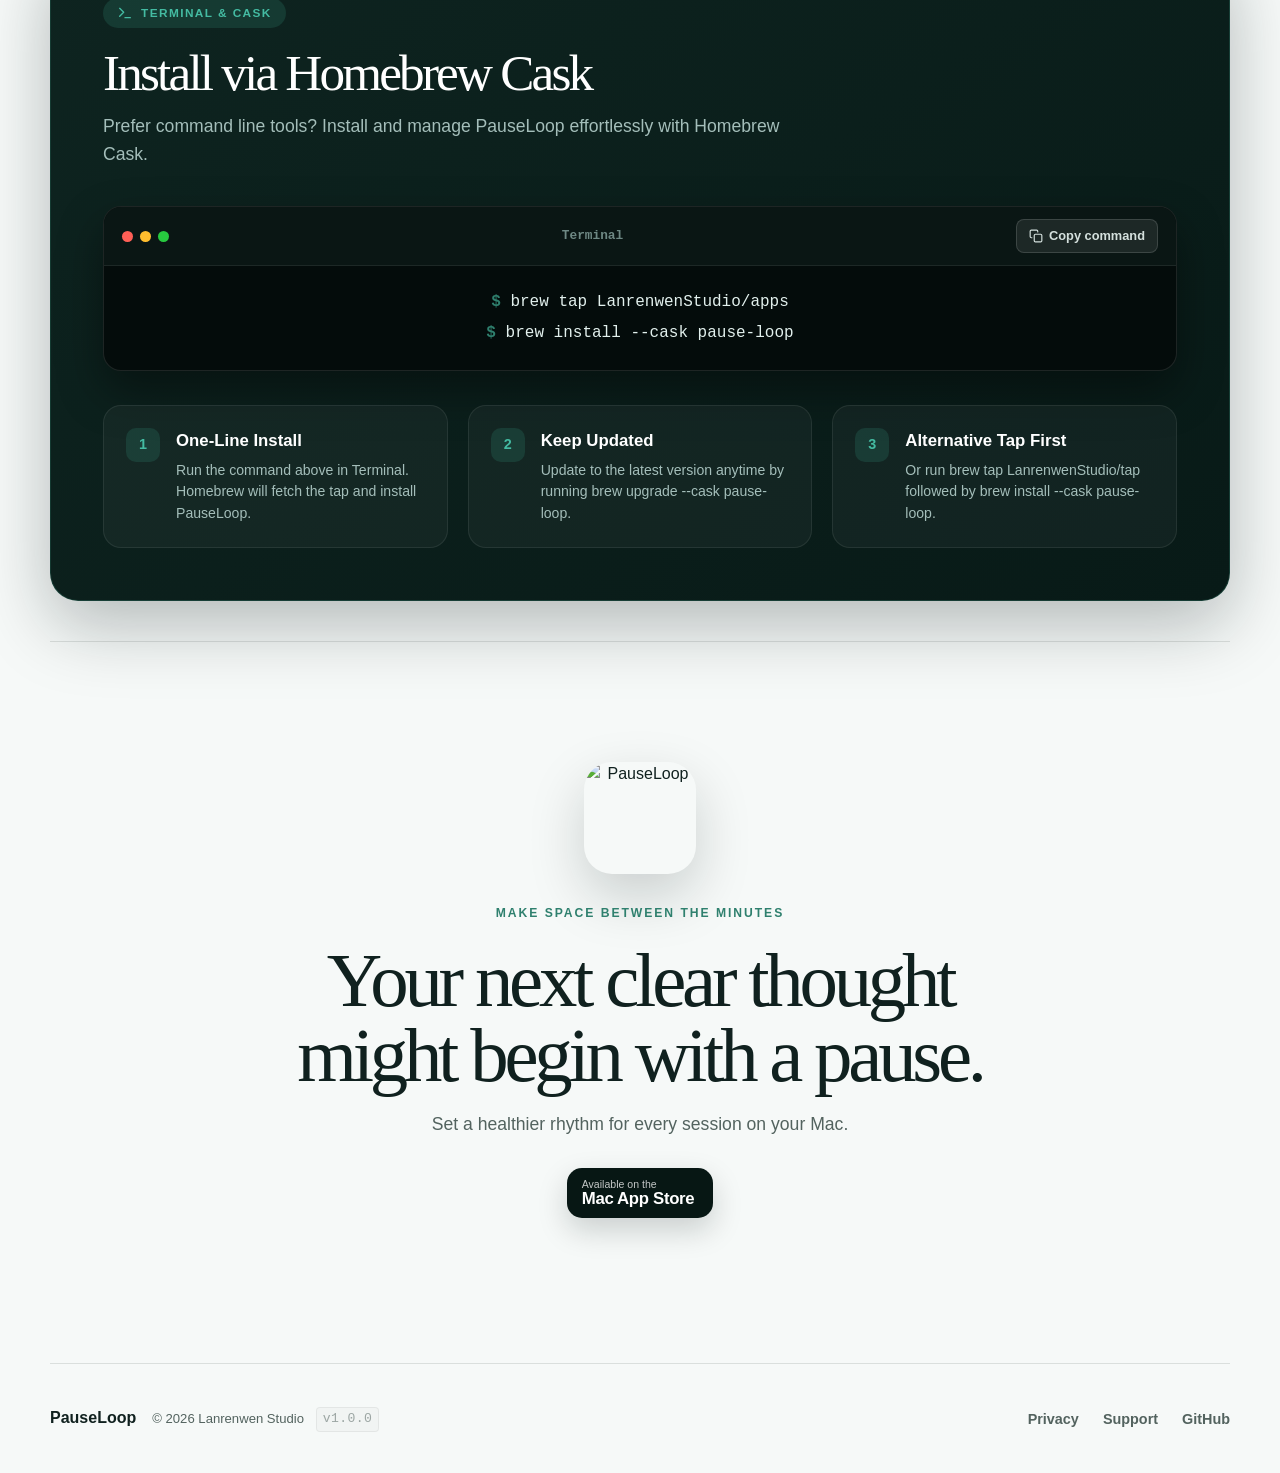
==== commit 1811d5e5: "perf(site): add _headers, deployment workflow and footer version" ====
--- a/index.html
+++ b/index.html
@@ -239,7 +239,7 @@
   </main>
 
   <footer class="footer shell">
-    <div><strong>PauseLoop</strong><span>© 2026 Lanrenwen Studio</span></div>
+    <div><strong>PauseLoop</strong><span>© 2026 Lanrenwen Studio <span class="footer-version">v1.0.0</span></span></div>
     <nav aria-label="Footer navigation">
       <a href="privacy.html" data-i18n="footer.privacy">Privacy</a>
       <a href="support.html" data-i18n="footer.support">Support</a>
--- a/styles.css
+++ b/styles.css
@@ -332,6 +332,20 @@
 .footer { min-height: 110px; display: flex; justify-content: space-between; align-items: center; border-top: 1px solid var(--line); }
 .footer > div { display: flex; gap: 16px; align-items: baseline; }
 .footer span { color: var(--ink-soft); font-size: .82rem; }
+.footer-version {
+  display: inline-block;
+  font-family: ui-monospace, SFMono-Regular, SF Mono, Menlo, Consolas, monospace;
+  font-size: 0.72rem;
+  font-weight: 500;
+  opacity: 0.55;
+  margin-left: 8px;
+  padding: 1px 6px;
+  border-radius: 4px;
+  background: rgba(0, 0, 0, 0.04);
+  border: 1px solid rgba(0, 0, 0, 0.1);
+  vertical-align: middle;
+  letter-spacing: 0.03em;
+}
 .footer nav { display: flex; gap: 24px; }
 
 .simple-page {
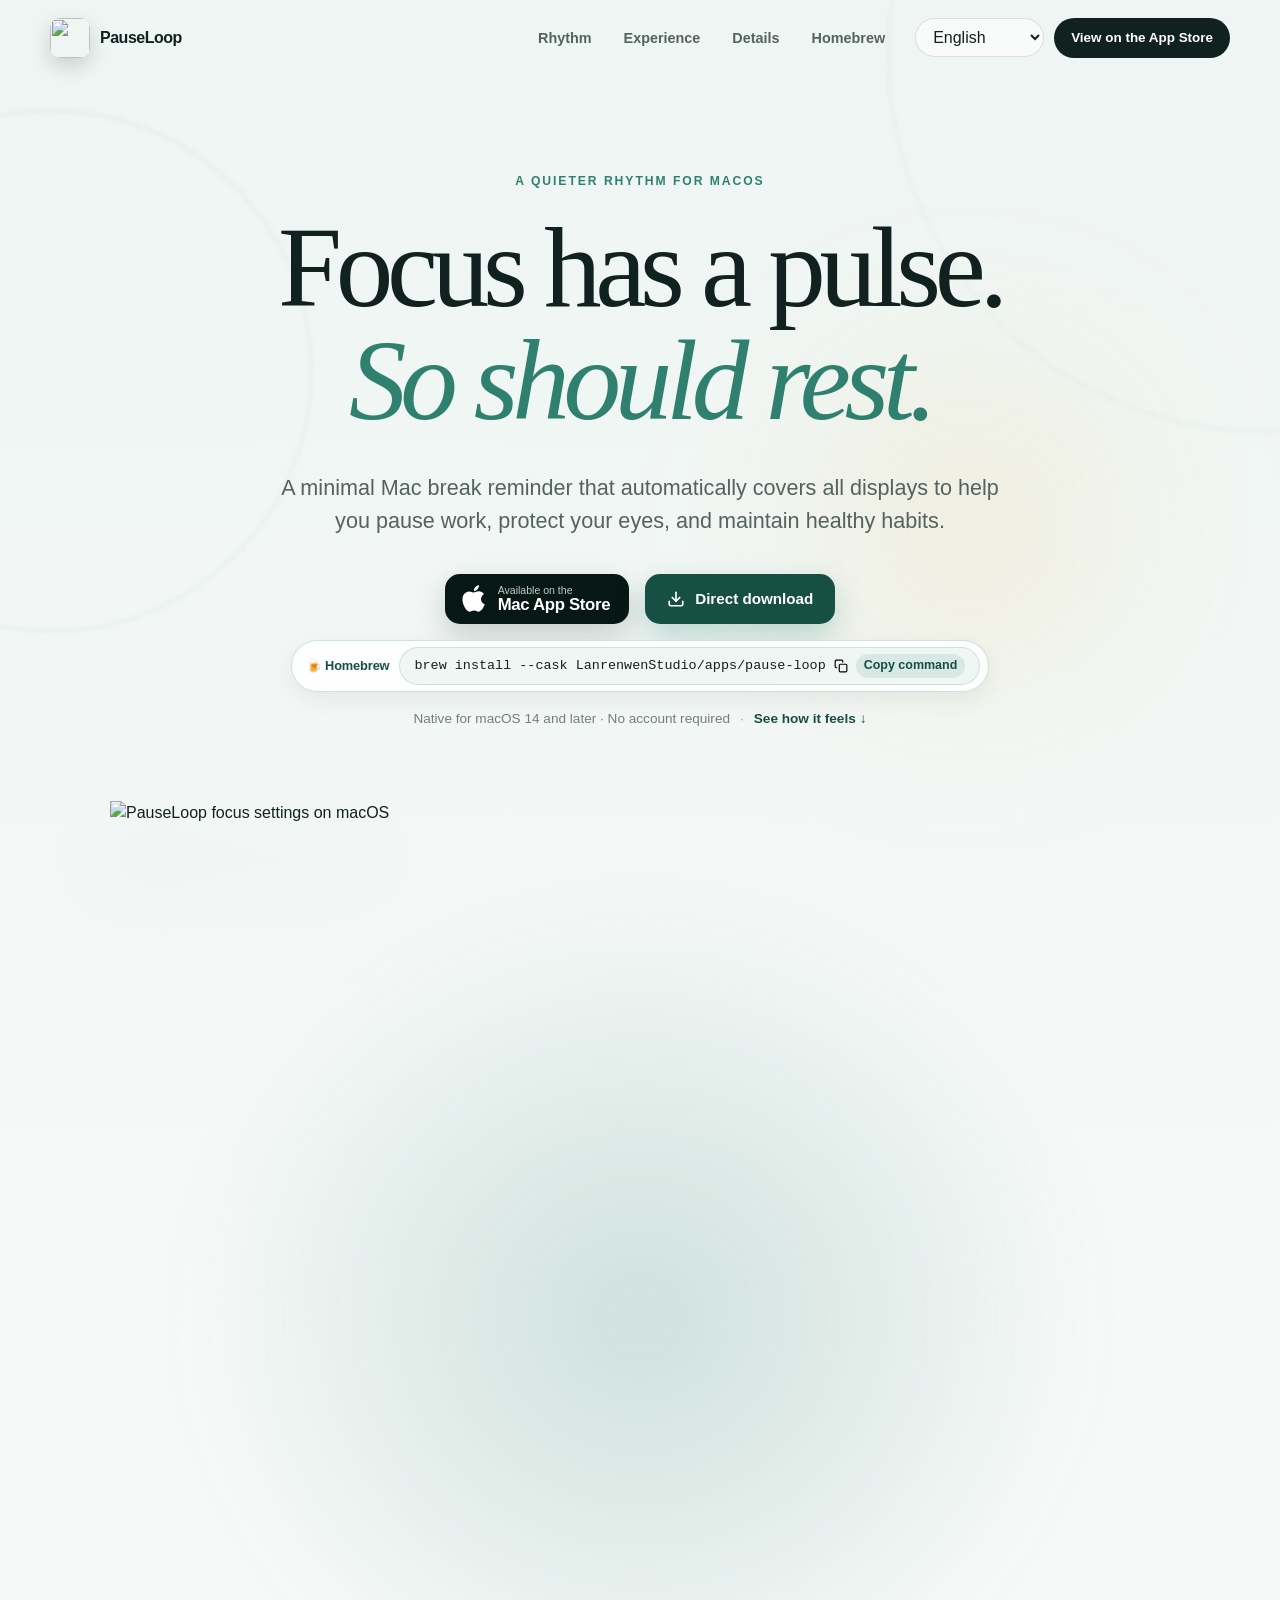
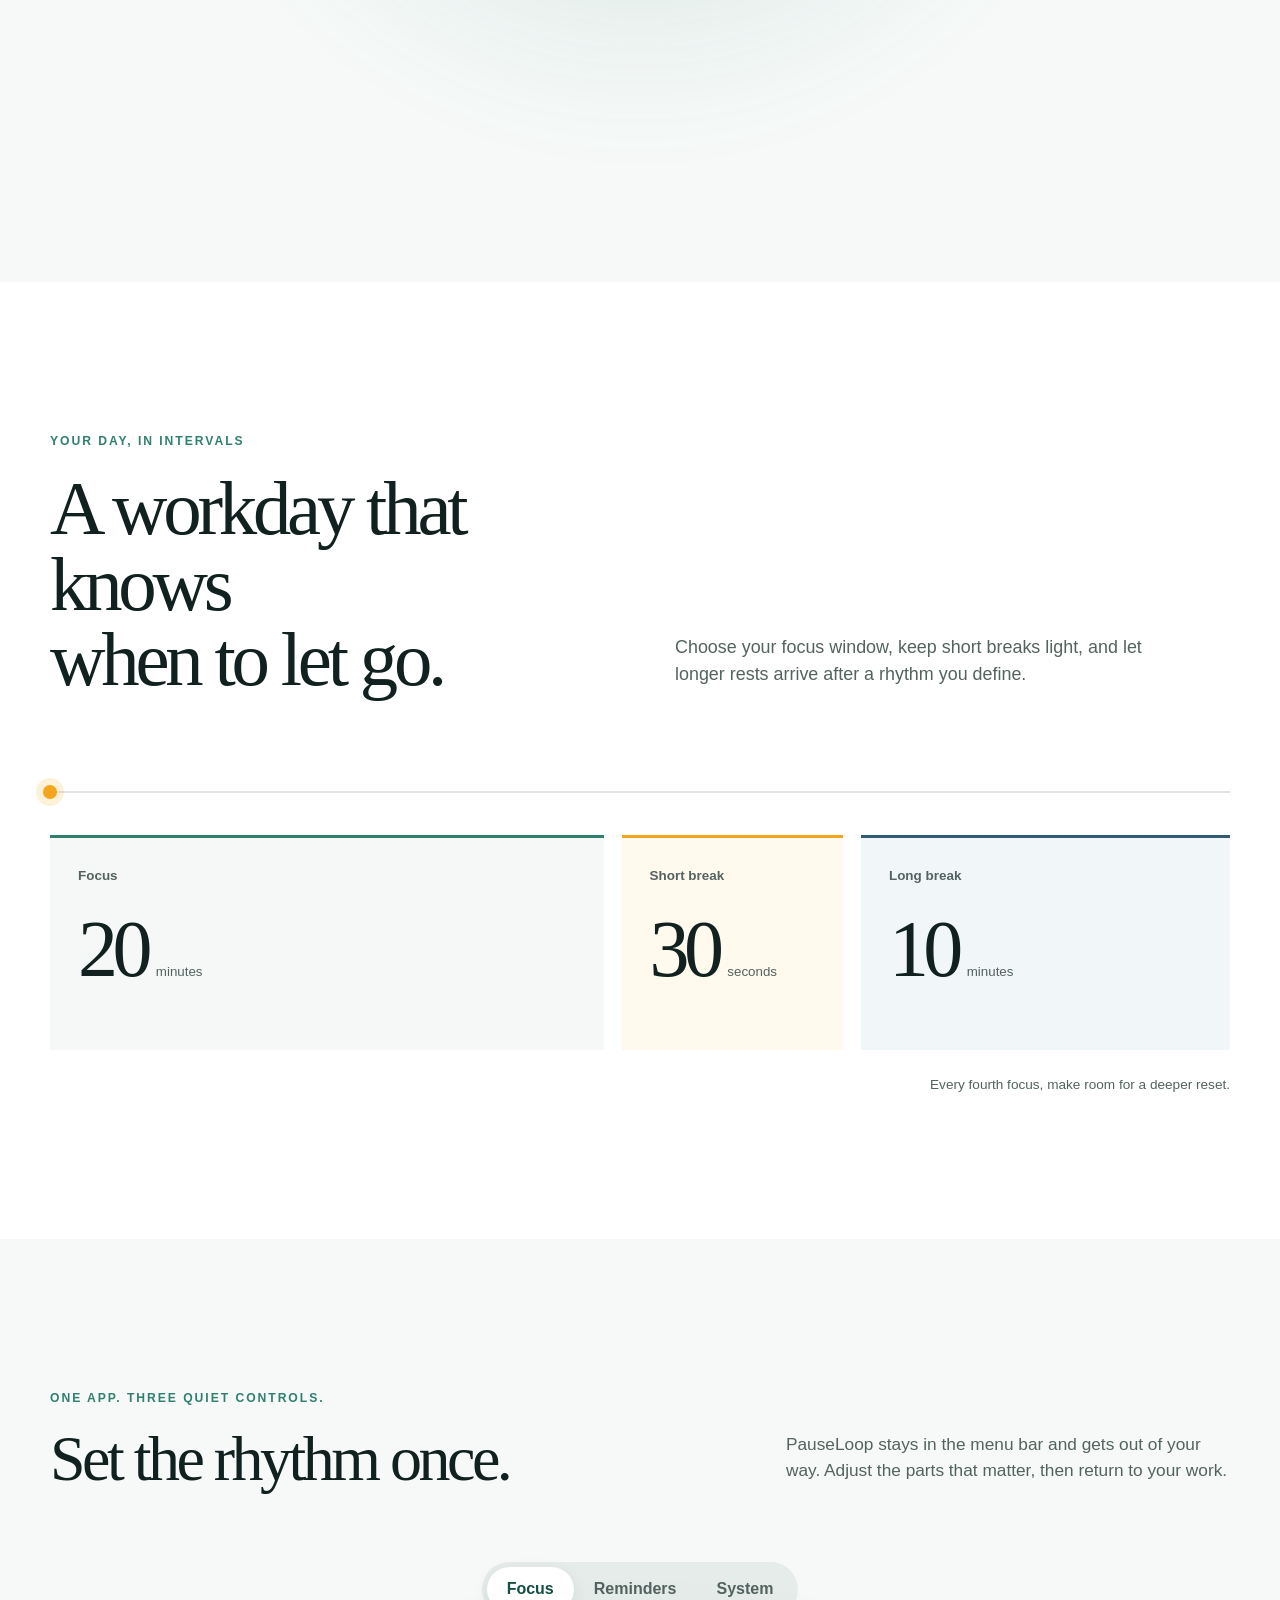
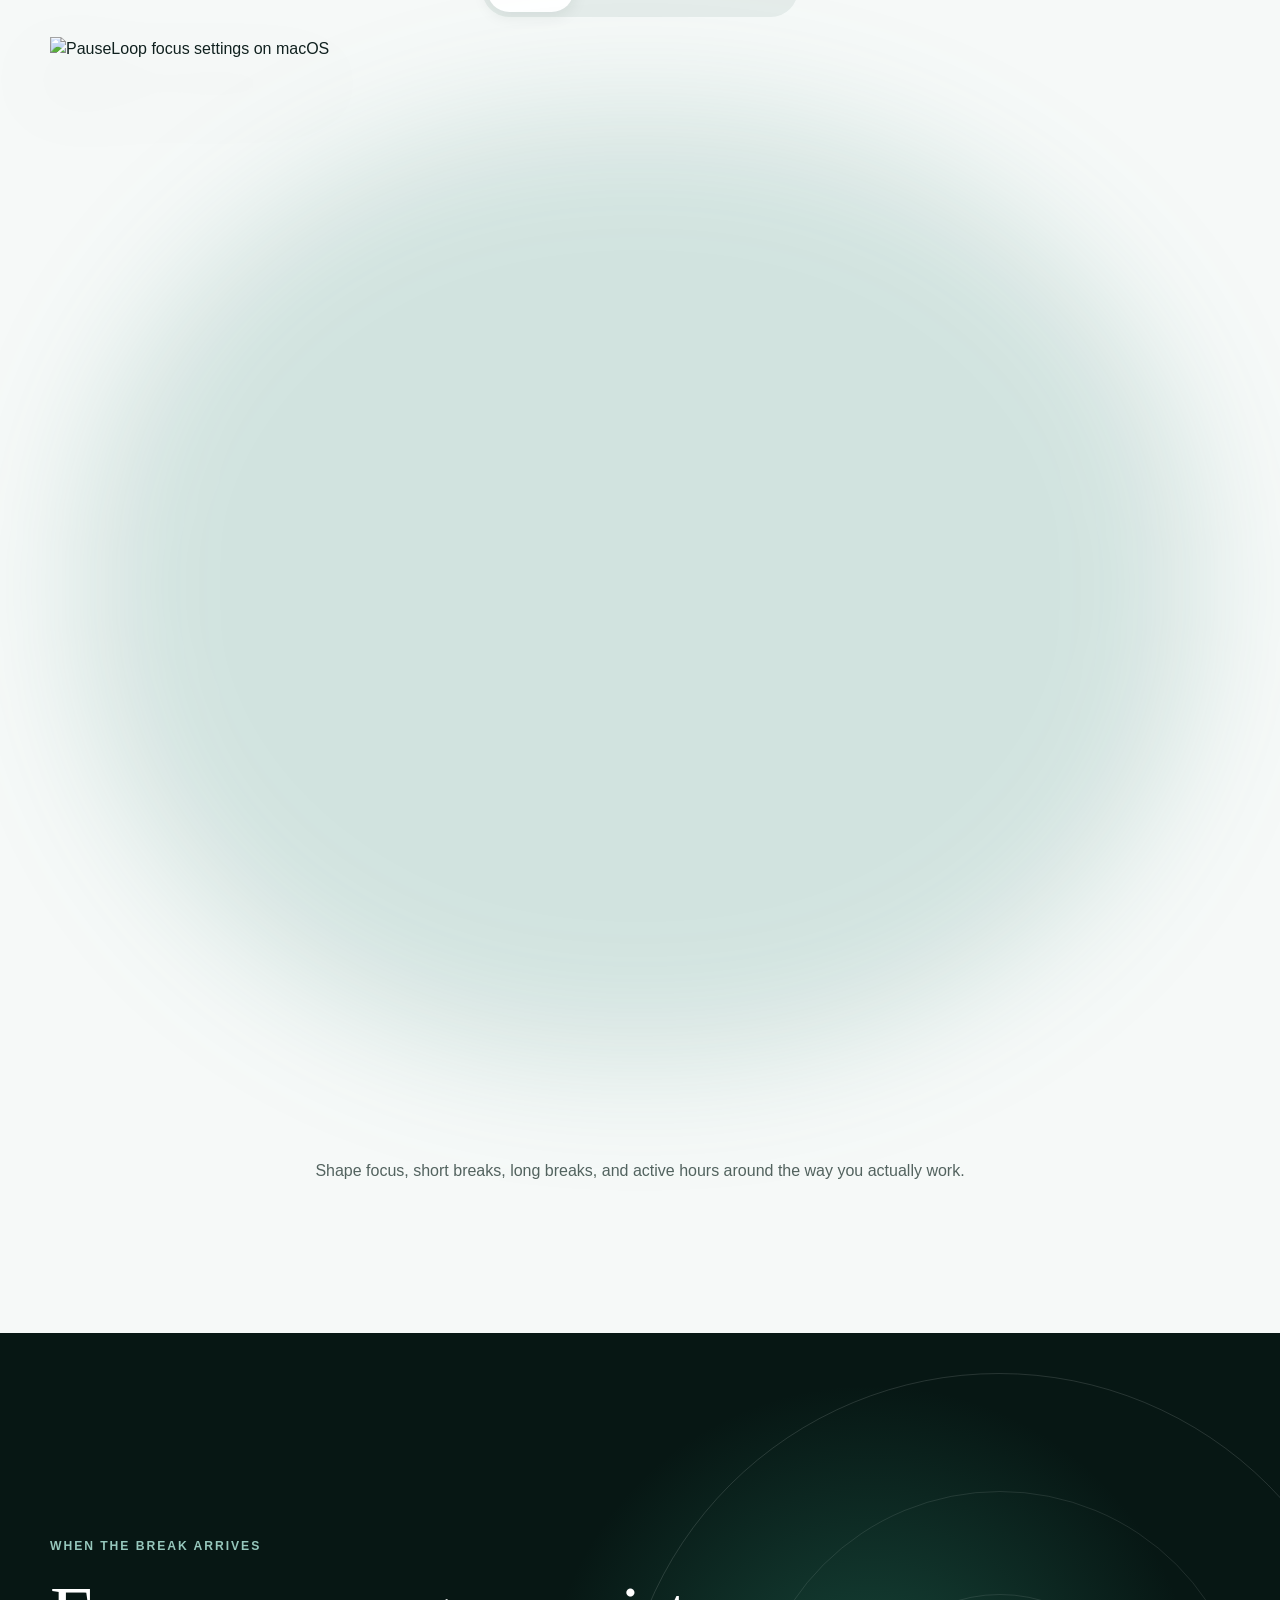
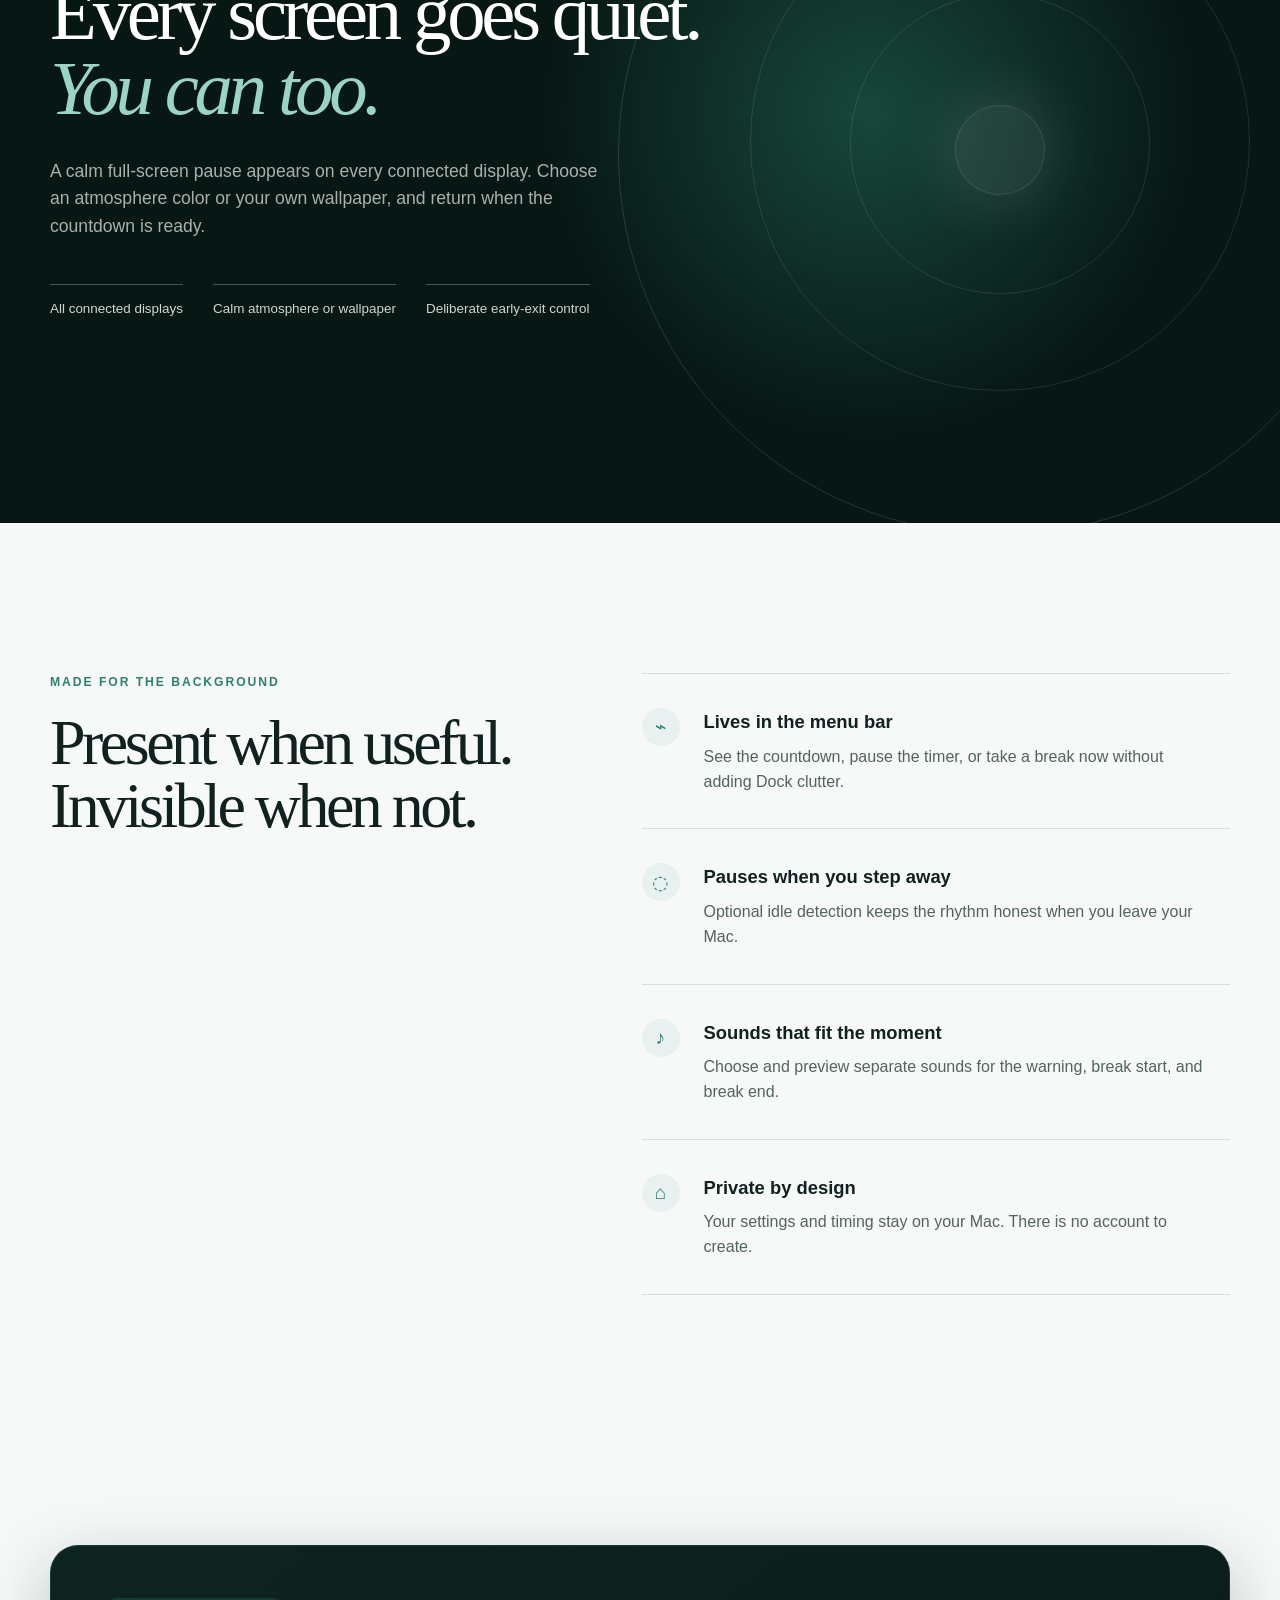
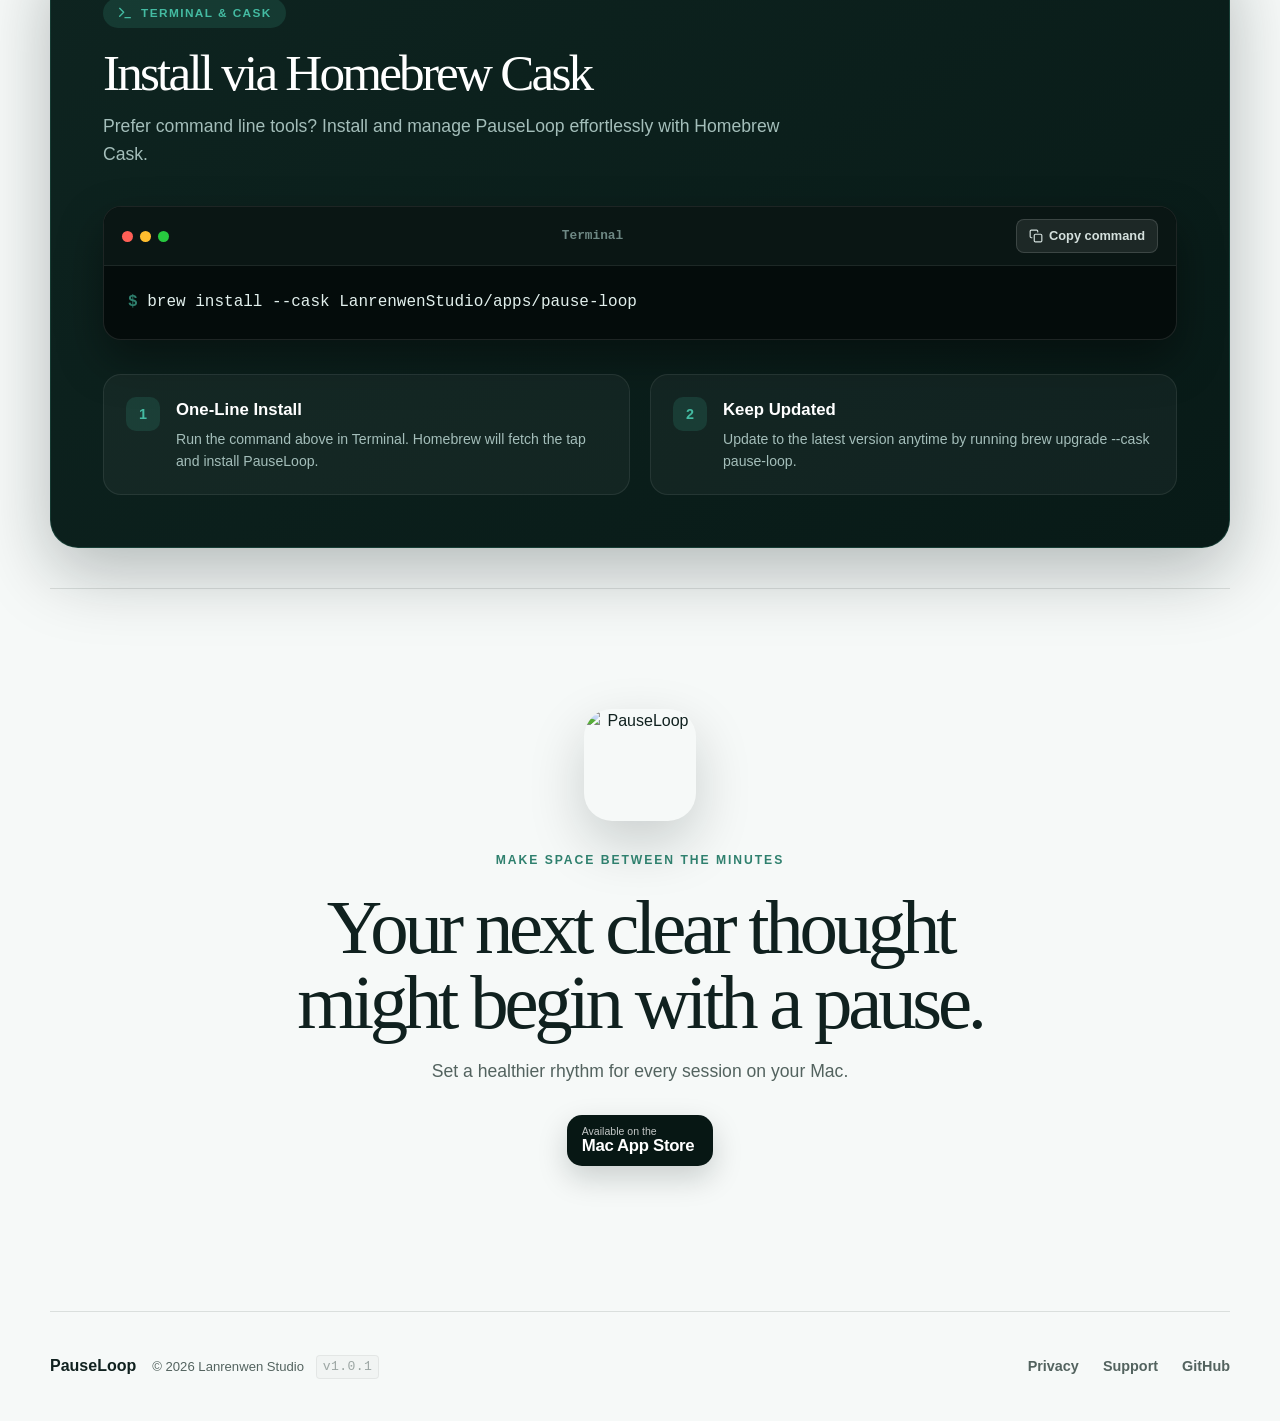
==== commit f361d264: "docs: simplify Homebrew install command" ====
--- a/index.html
+++ b/index.html
@@ -59,7 +59,7 @@
               <span><small data-i18n="store.available">Available on the</small><strong>Mac App Store</strong></span>
             </a>
 
-            <a class="dmg-button" href="https://github.com/LanrenwenStudio/homebrew-apps/releases/download/pause-loop-v1.0/pause-loop-1.0.dmg">
+            <a class="dmg-button" href="https://github.com/LanrenwenStudio/homebrew-apps/releases/download/pause-loop-v1.0.1/pause-loop-1.0.1.dmg">
               <svg width="18" height="18" viewBox="0 0 24 24" fill="none" stroke="currentColor" stroke-width="2.2" stroke-linecap="round" stroke-linejoin="round">
                 <path d="M21 15v4a2 2 0 0 1-2 2H5a2 2 0 0 1-2-2v-4"></path>
                 <polyline points="7 10 12 15 17 10"></polyline>
@@ -72,8 +72,8 @@
           <!-- Homebrew Terminal Bar -->
           <div class="hero-homebrew-bar">
             <span class="brew-tag">🍺 Homebrew</span>
-            <button type="button" class="brew-code-pill" data-copy="brew tap LanrenwenStudio/apps && brew install --cask pause-loop" aria-label="Copy Homebrew Command">
-              <code>brew tap LanrenwenStudio/apps && brew install --cask pause-loop</code>
+            <button type="button" class="brew-code-pill" data-copy="brew install --cask LanrenwenStudio/apps/pause-loop" aria-label="Copy Homebrew Command">
+              <code>brew install --cask LanrenwenStudio/apps/pause-loop</code>
               <svg class="copy-icon" width="14" height="14" viewBox="0 0 24 24" fill="none" stroke="currentColor" stroke-width="2" stroke-linecap="round" stroke-linejoin="round">
                 <rect x="9" y="9" width="13" height="13" rx="2" ry="2"></rect>
                 <path d="M5 15H4a2 2 0 0 1-2-2V4a2 2 0 0 1 2-2h9a2 2 0 0 1 2 2v1"></path>
@@ -189,14 +189,13 @@
                 <span></span><span></span><span></span>
               </div>
               <span class="terminal-title">Terminal</span>
-              <button class="copy-btn" data-copy="brew tap LanrenwenStudio/apps && brew install --cask pause-loop" aria-label="Copy command">
+              <button class="copy-btn" data-copy="brew install --cask LanrenwenStudio/apps/pause-loop" aria-label="Copy command">
                 <svg width="14" height="14" viewBox="0 0 24 24" fill="none" stroke="currentColor" stroke-width="2" stroke-linecap="round" stroke-linejoin="round"><rect x="9" y="9" width="13" height="13" rx="2" ry="2"></rect><path d="M5 15H4a2 2 0 0 1-2-2V4a2 2 0 0 1 2-2h9a2 2 0 0 1 2 2v1"></path></svg>
                 <span data-i18n="install.copy">Copy command</span>
               </button>
             </div>
-            <div class="terminal-code" style="display: flex; flex-direction: column; gap: 6px;">
-              <div><span class="prompt">$</span> <code>brew tap LanrenwenStudio/apps</code></div>
-              <div><span class="prompt">$</span> <code>brew install --cask pause-loop</code></div>
+            <div class="terminal-code">
+              <div><span class="prompt">$</span> <code>brew install --cask LanrenwenStudio/apps/pause-loop</code></div>
             </div>
           </div>
 
@@ -213,13 +212,6 @@
               <div>
                 <h3 data-i18n="install.step2.title">Keep Updated</h3>
                 <p data-i18n="install.step2.desc">Update to the latest version anytime by running <code class="mini-code">brew upgrade --cask pause-loop</code>.</p>
-              </div>
-            </div>
-            <div class="install-step">
-              <div class="step-num">3</div>
-              <div>
-                <h3 data-i18n="install.step3.title">Alternative Tap First</h3>
-                <p data-i18n="install.step3.desc">Or run <code class="mini-code">brew tap LanrenwenStudio/apps</code> followed by <code class="mini-code">brew install --cask pause-loop</code>.</p>
               </div>
             </div>
           </div>
@@ -239,7 +231,7 @@
   </main>
 
   <footer class="footer shell">
-    <div><strong>PauseLoop</strong><span>© 2026 Lanrenwen Studio <span class="footer-version">v1.0.0</span></span></div>
+    <div><strong>PauseLoop</strong><span>© 2026 Lanrenwen Studio <span class="footer-version">v1.0.1</span></span></div>
     <nav aria-label="Footer navigation">
       <a href="privacy.html" data-i18n="footer.privacy">Privacy</a>
       <a href="support.html" data-i18n="footer.support">Support</a>
--- a/styles.css
+++ b/styles.css
@@ -518,7 +518,7 @@
 .terminal-code .prompt { color: #2f806e; font-weight: 700; user-select: none; }
 .terminal-code code { font-family: inherit; white-space: nowrap; }
 
-.install-steps { display: grid; grid-template-columns: repeat(3, 1fr); gap: 20px; margin-top: 34px; }
+.install-steps { display: grid; grid-template-columns: repeat(2, 1fr); gap: 20px; margin-top: 34px; }
 .install-step { background: rgba(255, 255, 255, 0.04); border: 1px solid rgba(255, 255, 255, 0.08); border-radius: 18px; padding: 22px; display: flex; gap: 16px; align-items: flex-start; }
 .step-num { width: 34px; height: 34px; border-radius: 10px; background: rgba(47, 128, 110, 0.25); color: #44bba2; display: grid; place-items: center; font-weight: 800; font-size: .9rem; flex-shrink: 0; }
 .install-step h3 { margin: 0 0 6px; font-size: 1.05rem; font-weight: 700; color: white; }
@@ -530,4 +530,3 @@
   .install-card { padding: 32px 24px; }
   .install-section { padding-block: 70px 30px; }
 }
-
